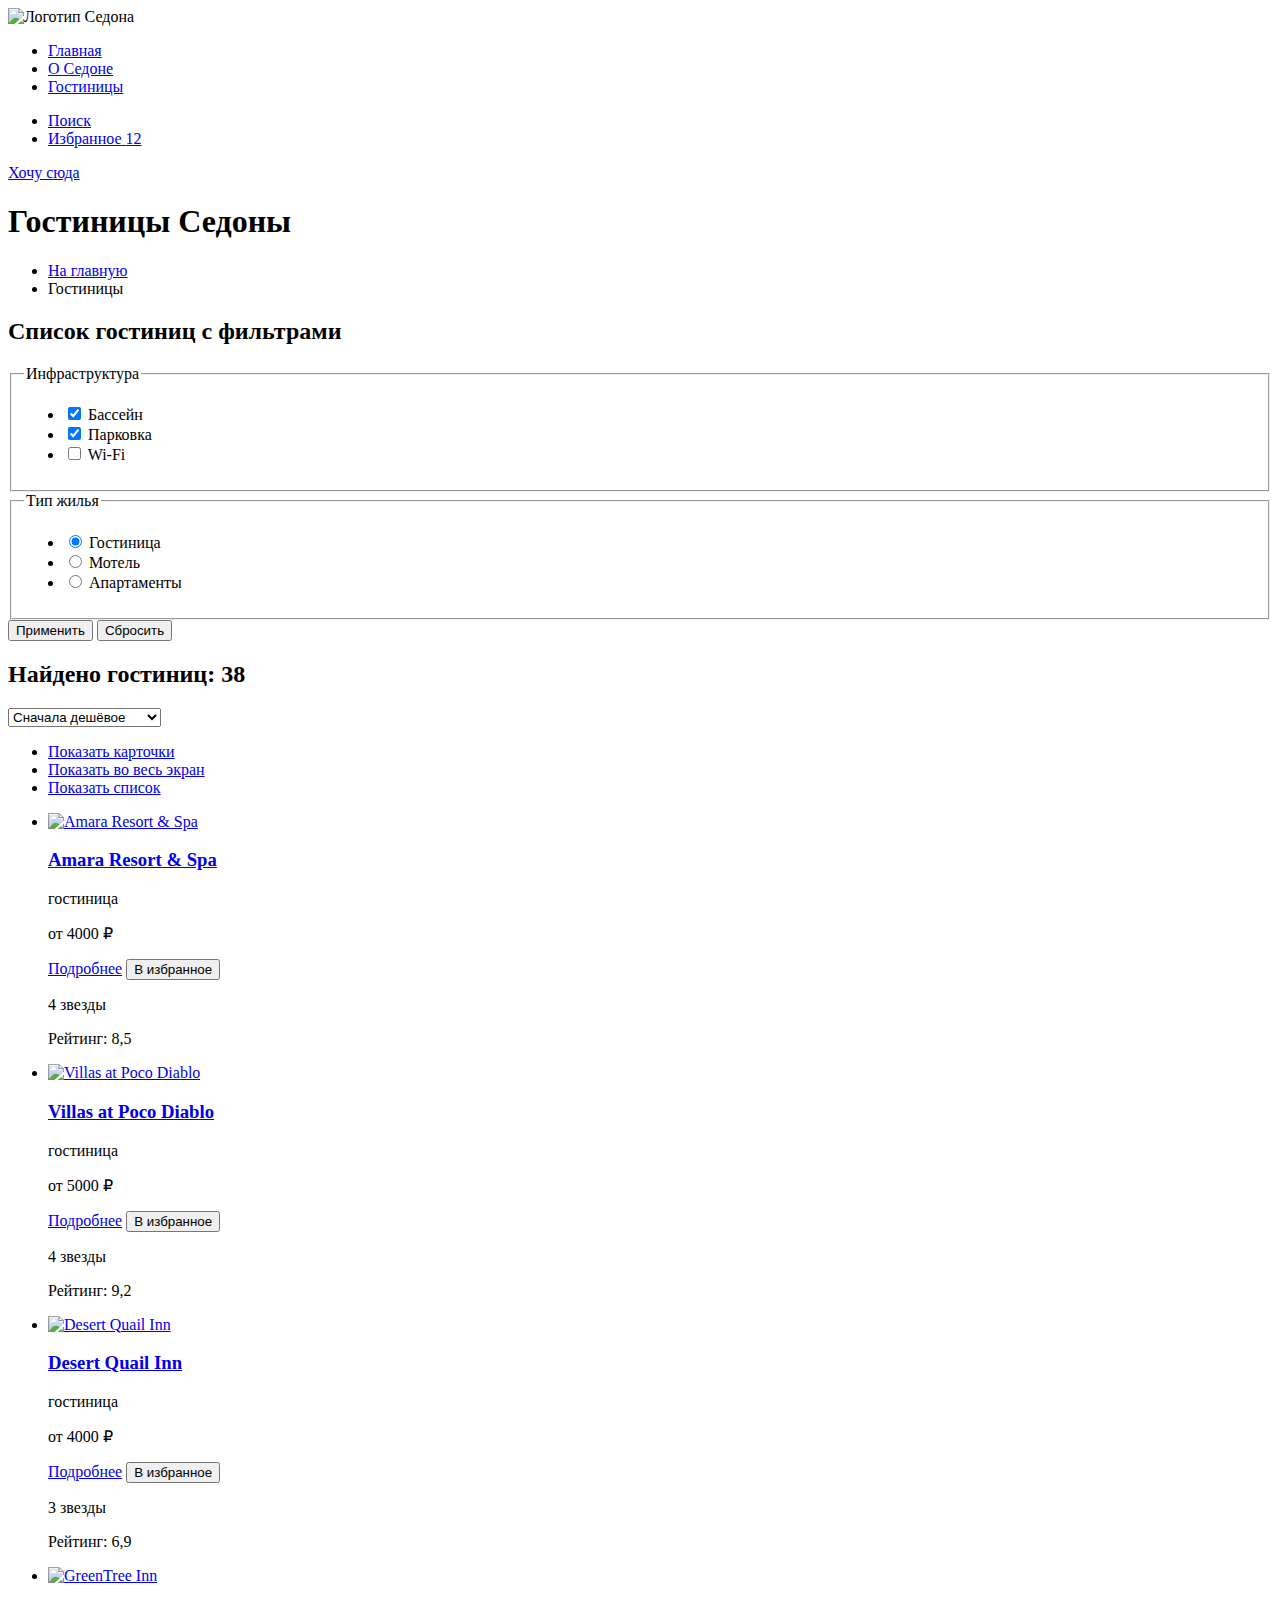
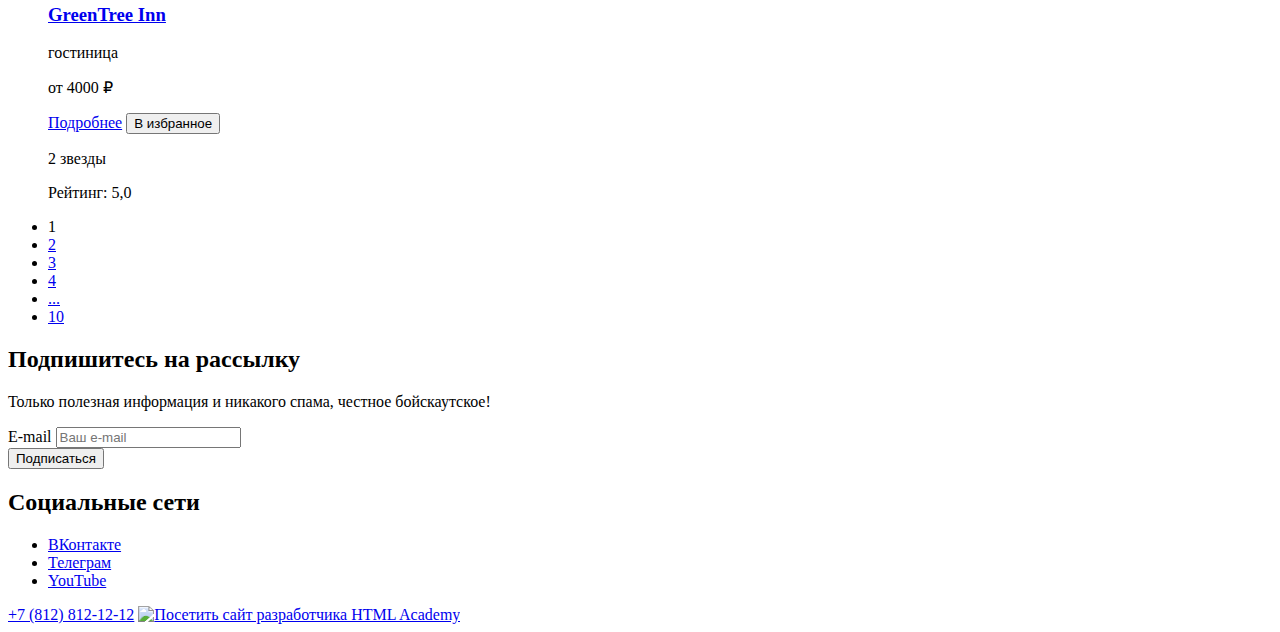
==== catalog.html @ aa8444f7 "Добавляет исправления для автоматической проверки" ====
<!DOCTYPE html>
<html lang="ru">

  <head>
    <meta charset="utf-8">
    <title>Каталог</title>
  </head>

  <body>

    <header class="main-header" data-test="header">
      <nav class="navigation">
        <a class="navigation-logo">
          <img class="main-header-logo" src="img/logo.svg" width="140" height="71" alt="Логотип Седона">
        </a>

        <ul class="navigation-list">
          <li class="navigation-item">
            <a class="navigation-link" href="index.html">Главная</a>
          </li>
          <li class="navigation-item">
            <a class="navigation-link" href="about.html">О Седоне</a>
          </li>
          <li class="navigation-item">
            <a class="navigation-link navigation-link-current" href="catalog.html">Гостиницы</a>
          </li>
        </ul>
        <ul class="navigation-user">
          <li class="navigation-user-item">
            <a class="navigation-user-link navigation-user-link-search" href="#">
              <span class="visually-hidden">Поиск</span>
            </a>
          </li>
          <li class="navigation-user-item">
            <a class="navigation-user-link navigation-user-link-favorite" href="#">
              <span class="visually-hidden">Избранное</span>
              <span class="notification-badge">12</span>
            </a>
          </li>
        </ul>
      </nav>
      <a class="navigation-link" href="#">Хочу сюда</a>
    </header>

    <main class="main-inner" data-test="main">
      <header class="inner-header">
        <h1 class="inner-header-title">Гостиницы Седоны</h1>
        <ul class="breadcrumbs">
          <li class="breadcrumbs-item">
            <a class="button" href="index.html">
              <span class="visually-hidden">На главную</span>
            </a>
          </li>
          <li class="breadcrumbs-item">
            <a class="breadcrumbs-link">Гостиницы</a>
          </li>
        </ul>

        <section class="filter-catalog-hotels" data-test="filter">
          <h2 class="visually-hidden">Список гостиниц с фильтрами</h2>
          <form class="catalog-filter" action="https://echo.htmlacademy.ru/" method="get">

            <fieldset class="catalog-filter-group">
              <legend class="catalog-filter-title">Инфраструктура</legend>
              <ul class="catalog-filter-list">
                <li class="catalog-filter-item">
                  <label class="control">
                    <input class="control-input" type="checkbox" name="pool" checked>
                    Бассейн
                  </label>
                </li>
                <li class="catalog-filter-item">
                  <label class="control">
                    <input class="control-input" type="checkbox" name="parking" checked>
                    Парковка
                  </label>
                </li>
                <li class="catalog-filter-item">
                  <label class="control">
                    <input class="control-input" type="checkbox" name="wifi">
                    Wi-Fi
                  </label>
                </li>
              </ul>

            </fieldset>

            <fieldset class="catalog-filter-group">
              <legend class="catalog-filter-title">Тип жилья</legend>
              <ul class="catalog-filter-list">
                <li class="catalog-filter-item">
                  <label class="control">
                    <input class="control-input" type="radio" name="type-housing" value="hotel" checked>
                    Гостиница
                  </label>
                </li>
                <li class="catalog-filter-item">
                  <label class="control">
                    <input class="control-input" type="radio" name="type-housing" value="motel">
                    Мотель
                  </label>
                </li>
                <li class="catalog-filter-item">
                  <label class="control">
                    <input class="control-input" type="radio" name="type-housing" value="apartments">
                    Апартаменты
                  </label>
                </li>
              </ul>
            </fieldset>
            <button class="button" type="submit">Применить</button>
            <button class="button" type="reset">Сбросить</button>
          </form>
        </section>

        <section class="catalog-catalog-hotels" data-test="catalog">
          <h2 class="catalog-catalog-hotels-heading">Найдено гостиниц: 38</h2>

          <select class="select-control" aria-label="Сортировка">
            <option value="cheap">Сначала дешёвое</option>
            <option value="expensive">Сначала дорогое</option>
            <option value="popular">Сначала популярное</option>
          </select>

          <ul class="view-buttons">
            <li class="view-buttons-item">
              <a class="view-buttons-card" href="#">
                <span class="visually-hidden">Показать карточки</span>
              </a>
            </li>
            <li class="view-buttons-item">
              <a class="view-buttons-tile" href="#">
                <span class="visually-hidden">Показать во весь экран</span>
              </a>
            </li>
            <li class="view-buttons-item">
              <a class="view-buttons-list" href="#">
                <span class="visually-hidden">Показать список</span>
              </a>
            </li>
          </ul>

          <ul class="catalog-hotels-list">
            <li class="catalog-hotels-item">
              <a class="catalog-hotels-card-link" href="#">
                <img class="catalog-hotels-card-img" src="img/hotel-amara.jpg" width="135" height="90"
                  alt="Amara Resort & Spa">
                <h3 class="catalog-hotels-card-title">Amara Resort & Spa</h3>
              </a>
              <p class="catalog-hotels-card-type">гостиница</p>
              <p class="catalog-hotels-card-price">от 4000 ₽</p>
              <a class="catalog-hotels-card-button" href="#">Подробнее</a>
              <button class="add-favorite-button" type="button">В избранное</button>
              <p class="stars stars-four"><span class="visually-hidden">4 звезды</span></p>
              <p class="catalog-hotels-card-rating">Рейтинг: <span>8,5</span></p>
            </li>

            <li class="catalog-hotels-card">
              <a class="catalog-hotels-card-link" href="#">
                <img class="catalog-hotels-card-img" src="img/hotel-villas.jpg" width="135" height="90"
                  alt="Villas at Poco Diablo">
                <h3 class="catalog-hotels-card-title">Villas at Poco Diablo</h3>
              </a>
              <p class="catalog-hotels-card-type">гостиница</p>
              <p class="catalog-hotels-card-price">от 5000 ₽</p>
              <a class="catalog-hotels-card-button" href="#">Подробнее</a>
              <button class="add-favorite-button" type="button">В избранное</button>
              <p class="stars stars-four"><span class="visually-hidden">4 звезды</span></p>
              <p class="catalog-hotels-card-rating">Рейтинг: <span>9,2</span></p>
            </li>

            <li class="catalog-hotels-card">
              <a class="catalog-hotels-card-link" href="#">
                <img class="catalog-hotels-card-img" src="img/hotel-desert.jpg" width="135" height="90"
                  alt="Desert Quail Inn">
                <h3 class="catalog-hotels-card-title">Desert Quail Inn</h3>
              </a>
              <p class="catalog-hotels-card-type">гостиница</p>
              <p class="catalog-hotels-card-price">от 4000 ₽</p>
              <a class="catalog-hotels-card-button" href="#">Подробнее</a>
              <button class="add-favorite-button" type="button">В избранное</button>
              <p class="stars stars-four"><span class="visually-hidden">3 звезды</span></p>
              <p class="catalog-hotels-card-rating">Рейтинг: <span>6,9</span></p>
            </li>

            <li class="catalog-hotels-card">
              <a class="catalog-hotels-card-link" href="#">
                <img class="catalog-hotels-card-img" src="img/hotel-greentree.jpg" width="135" height="90"
                  alt="GreenTree Inn">
                <h3 class="catalog-hotels-card-title">GreenTree Inn</h3>
              </a>
              <p class="catalog-hotels-card-type">гостиница</p>
              <p class="catalog-hotels-card-price">от 4000 ₽</p>
              <a class="catalog-hotels-card-button" href="#">Подробнее</a>
              <button class="add-favorite-button" type="button">В избранное</button>
              <p class="stars stars-four"><span class="visually-hidden">2 звезды</span></p>
              <p class="catalog-hotels-card-rating">Рейтинг: <span>5,0</span></p>
            </li>
          </ul>

          <ul class="pagination">
            <li class="pagination-item">
              <a class="pagination-link pagination-current">1</a>
            </li>
            <li class="pagination-item">
              <a class="pagination-link" href="#">2</a>
            </li>
            <li class="pagination-item">
              <a class="pagination-link" href="#">3</a>
            </li>
            <li class="pagination-item">
              <a class="pagination-link" href="#">4</a>
            </li>
            <li class="pagination-item">
              <a class="pagination-link" href="#">...</a>
            </li>
            <li class="pagination-item">
              <a class="pagination-link" href="#">10</a>
            </li>
          </ul>
        </section>

      </header>

      <section class="subscription subscription-catalog" data-test="subscribe">
        <h2 class="subscription-title">Подпишитесь на рассылку</h2>
        <p class="subscription-text">Только полезная информация и никакого спама, честное бойскаутское!</p>
        <form class="subscription-form" action="https://echo.htmlacademy.ru/courses" method="post">
          <div class="subscription-inner">
            <label class="visually-hidden" for="subscription-email">E-mail</label>
            <input type="email" class="email" id="subscription-email" placeholder="Ваш e-mail" required>
          </div>
          <button class="button subscription-button" type="submit">Подписаться</button>
        </form>
      </section>

    </main>

    <footer class="page-footer" data-test="footer">
      <section class="footer-social">
        <h2 class="visually-hidden">Социальные сети</h2>
        <ul class="footer-social-list">
          <li class="footer-social-item">
            <a class="button" href="#">
              <span class="visually-hidden">ВКонтакте</span>
            </a>
          </li>
          <li class="footer-social-item">
            <a class="button" href="#">
              <span class="visually-hidden">Телеграм</span>
            </a>
          </li>
          <li class="footer-social-item">
            <a class="button" href="#">
              <span class="visually-hidden">YouTube</span>
            </a>
          </li>
        </ul>

      </section>

      <a class="footer-fon" href="tel:+74956660266">+7 (812) 812-12-12</a>
      <a class="footer-copyright" href="https://htmlacademy.ru/">
        <img class="htmlacademy-logo" src="" alt="Посетить сайт разработчика HTML Academy">
      </a>
    </footer>
  </body>

</html>
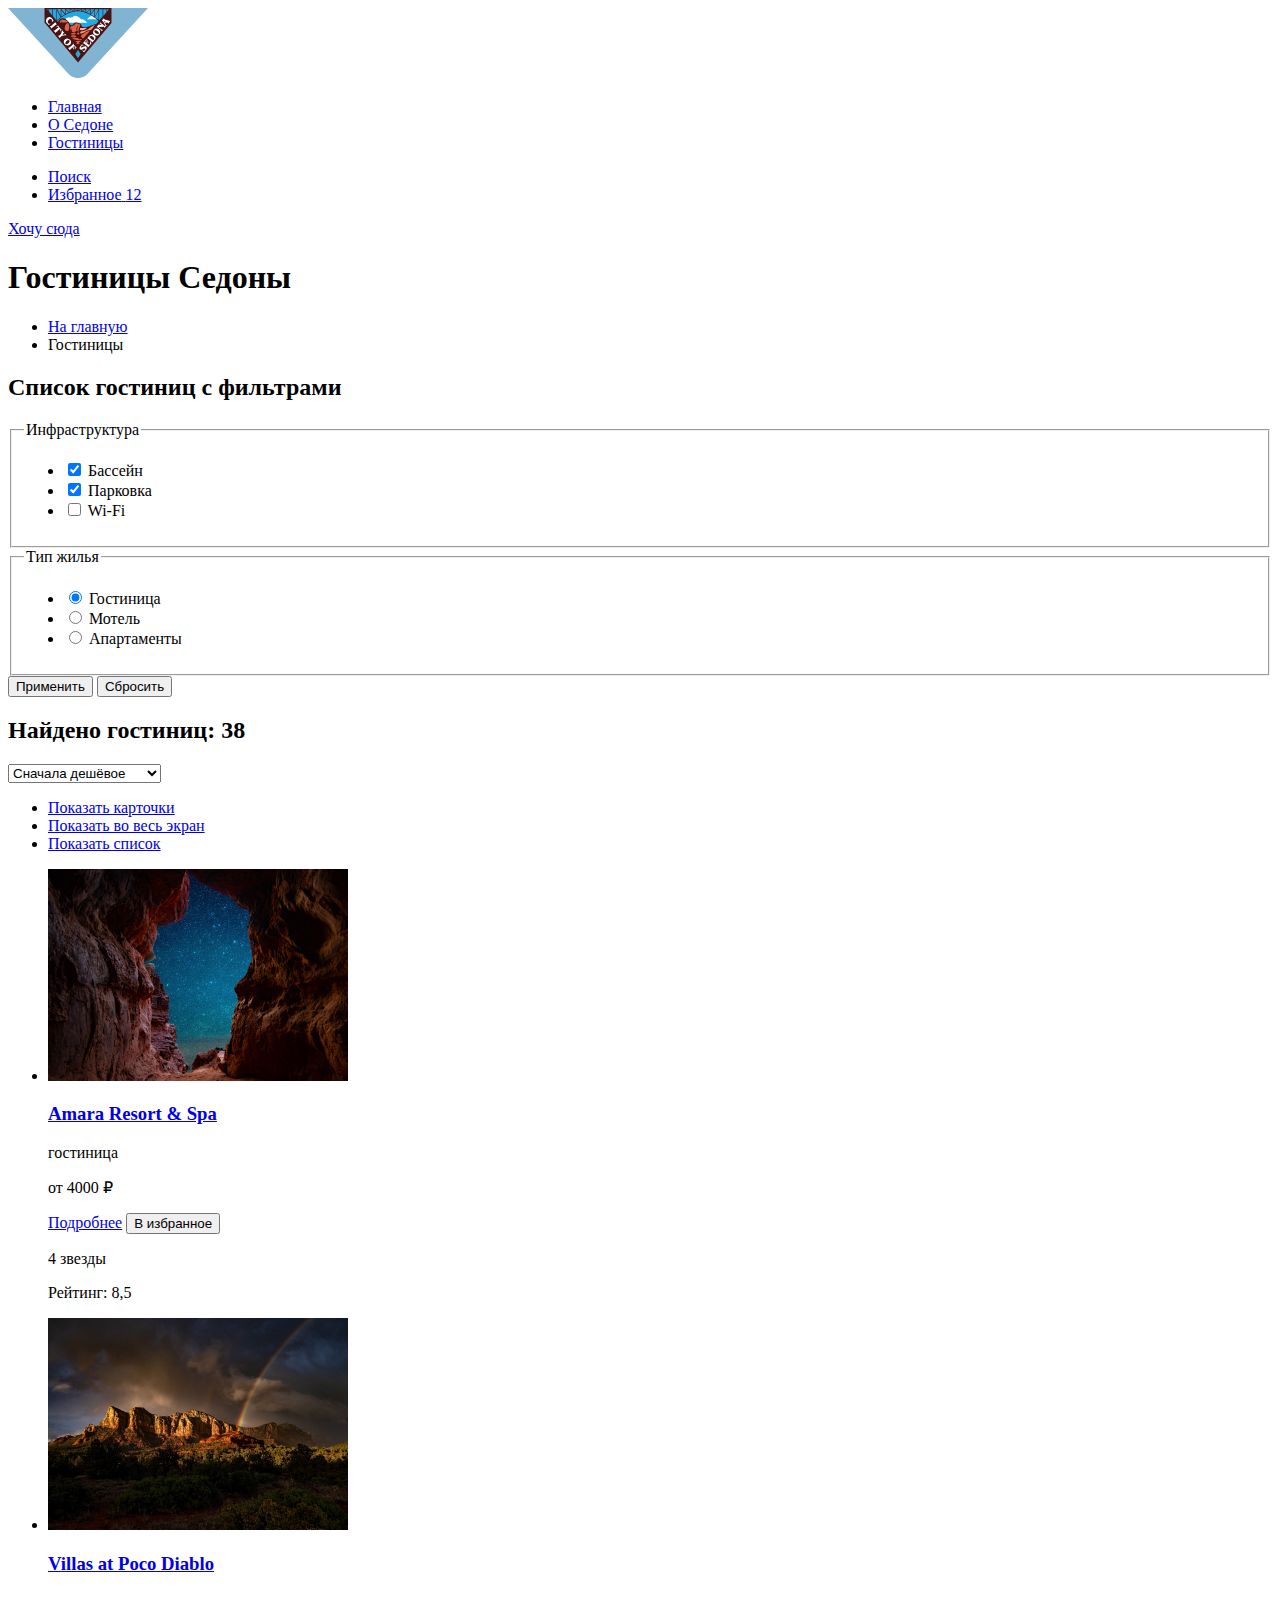
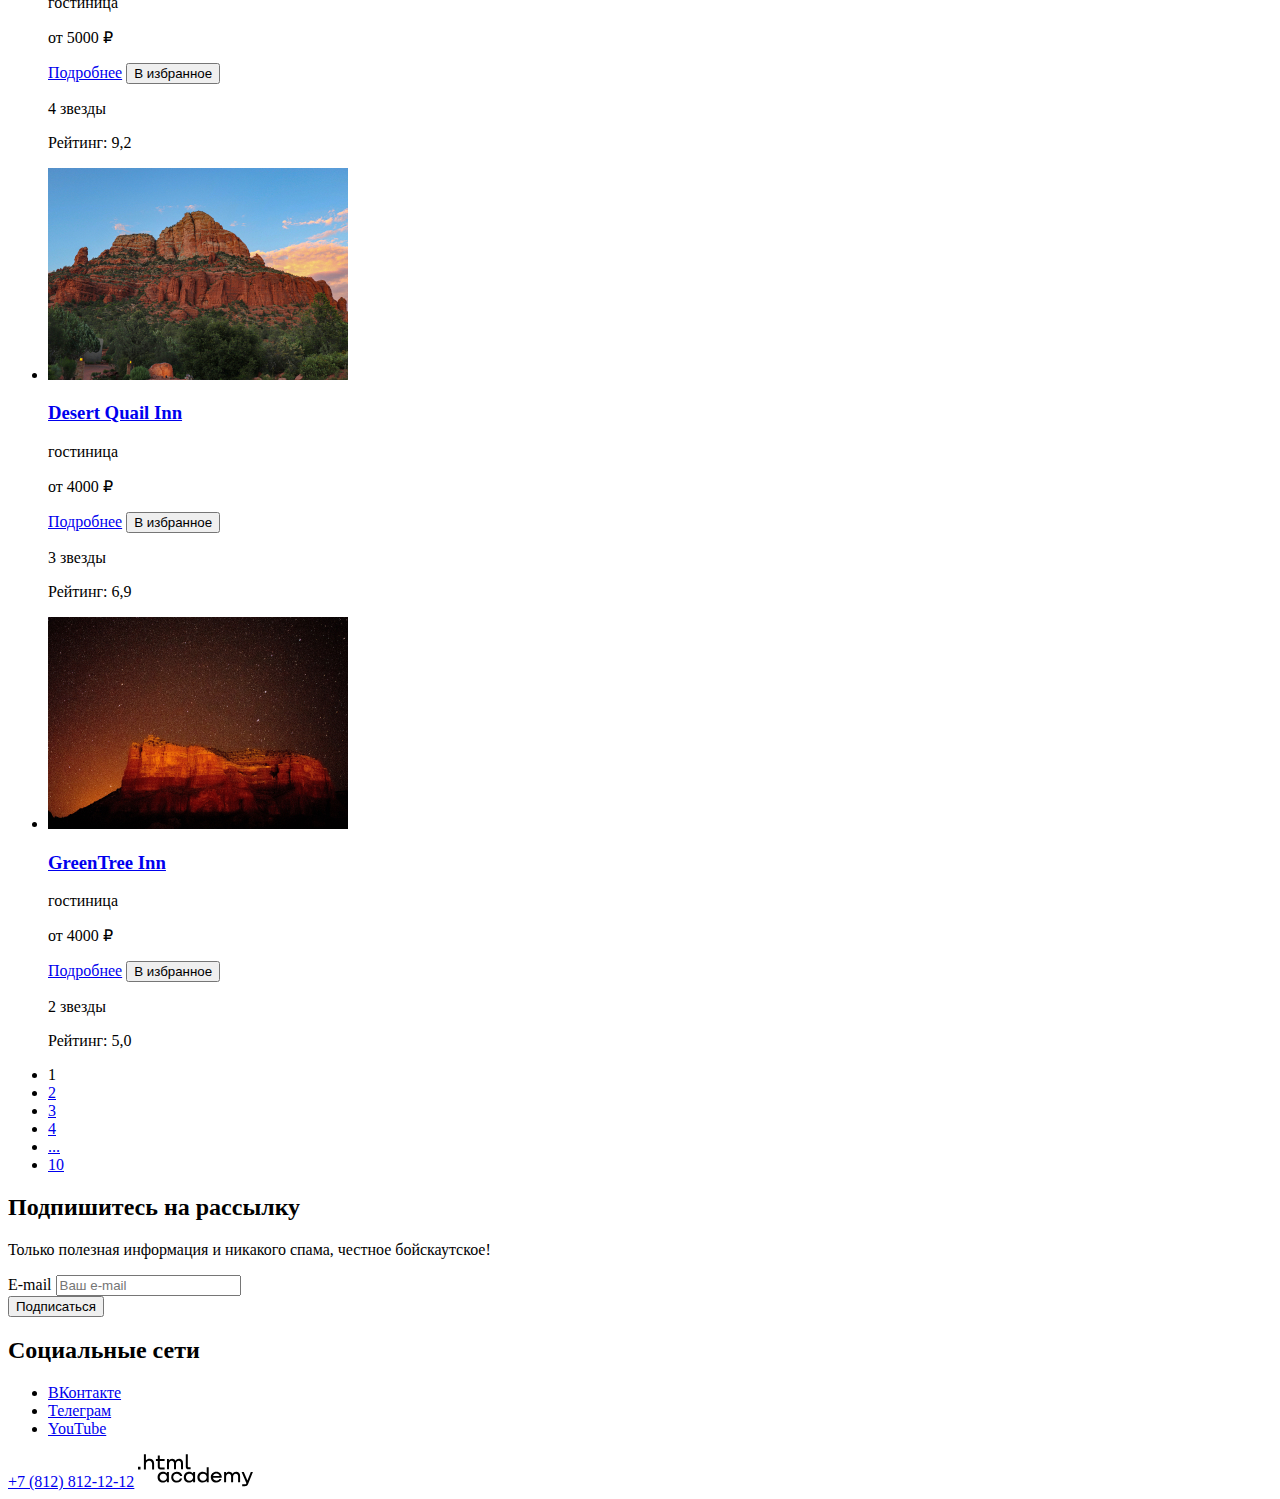
==== commit be4d794b: "Добавляет графику" ====
--- a/catalog.html
+++ b/catalog.html
@@ -11,7 +11,7 @@
     <header class="main-header" data-test="header">
       <nav class="navigation">
         <a class="navigation-logo">
-          <img class="main-header-logo" src="img/logo.svg" width="140" height="71" alt="Логотип Седона">
+          <img class="main-header-logo" src="images/content/logo-sedona.svg" width="140" height="70.05" alt="Логотип Седона">
         </a>
 
         <ul class="navigation-list">
@@ -113,8 +113,8 @@
           </form>
         </section>
 
-        <section class="catalog-catalog-hotels" data-test="catalog">
-          <h2 class="catalog-catalog-hotels-heading">Найдено гостиниц: 38</h2>
+        <section class="catalog-hotels" data-test="catalog">
+          <h2 class="catalog-hotels-heading">Найдено гостиниц: 38</h2>
 
           <select class="select-control" aria-label="Сортировка">
             <option value="cheap">Сначала дешёвое</option>
@@ -143,7 +143,7 @@
           <ul class="catalog-hotels-list">
             <li class="catalog-hotels-item">
               <a class="catalog-hotels-card-link" href="#">
-                <img class="catalog-hotels-card-img" src="img/hotel-amara.jpg" width="135" height="90"
+                <img class="catalog-hotels-card-img" src="images/content/hotels/hotel-amara.jpg" width="300" height="212"
                   alt="Amara Resort & Spa">
                 <h3 class="catalog-hotels-card-title">Amara Resort & Spa</h3>
               </a>
@@ -157,7 +157,7 @@
 
             <li class="catalog-hotels-card">
               <a class="catalog-hotels-card-link" href="#">
-                <img class="catalog-hotels-card-img" src="img/hotel-villas.jpg" width="135" height="90"
+                <img class="catalog-hotels-card-img" src="images/content/hotels/hotel-diablo.jpg" width="300" height="212"
                   alt="Villas at Poco Diablo">
                 <h3 class="catalog-hotels-card-title">Villas at Poco Diablo</h3>
               </a>
@@ -171,7 +171,7 @@
 
             <li class="catalog-hotels-card">
               <a class="catalog-hotels-card-link" href="#">
-                <img class="catalog-hotels-card-img" src="img/hotel-desert.jpg" width="135" height="90"
+                <img class="catalog-hotels-card-img" src="images/content/hotels/hotel-desert.jpg" width="300" height="212"
                   alt="Desert Quail Inn">
                 <h3 class="catalog-hotels-card-title">Desert Quail Inn</h3>
               </a>
@@ -185,7 +185,7 @@
 
             <li class="catalog-hotels-card">
               <a class="catalog-hotels-card-link" href="#">
-                <img class="catalog-hotels-card-img" src="img/hotel-greentree.jpg" width="135" height="90"
+                <img class="catalog-hotels-card-img" src="images/content/hotels/hotel-greentree.jpg" width="300" height="212"
                   alt="GreenTree Inn">
                 <h3 class="catalog-hotels-card-title">GreenTree Inn</h3>
               </a>
@@ -261,7 +261,7 @@
 
       <a class="footer-fon" href="tel:+74956660266">+7 (812) 812-12-12</a>
       <a class="footer-copyright" href="https://htmlacademy.ru/">
-        <img class="htmlacademy-logo" src="" alt="Посетить сайт разработчика HTML Academy">
+        <img class="htmlacademy-logo" src="images/content/logo-htmlacademy.svg" width="114.9" height="32.9" alt="Посетить сайт разработчика HTML Academy">
       </a>
     </footer>
   </body>
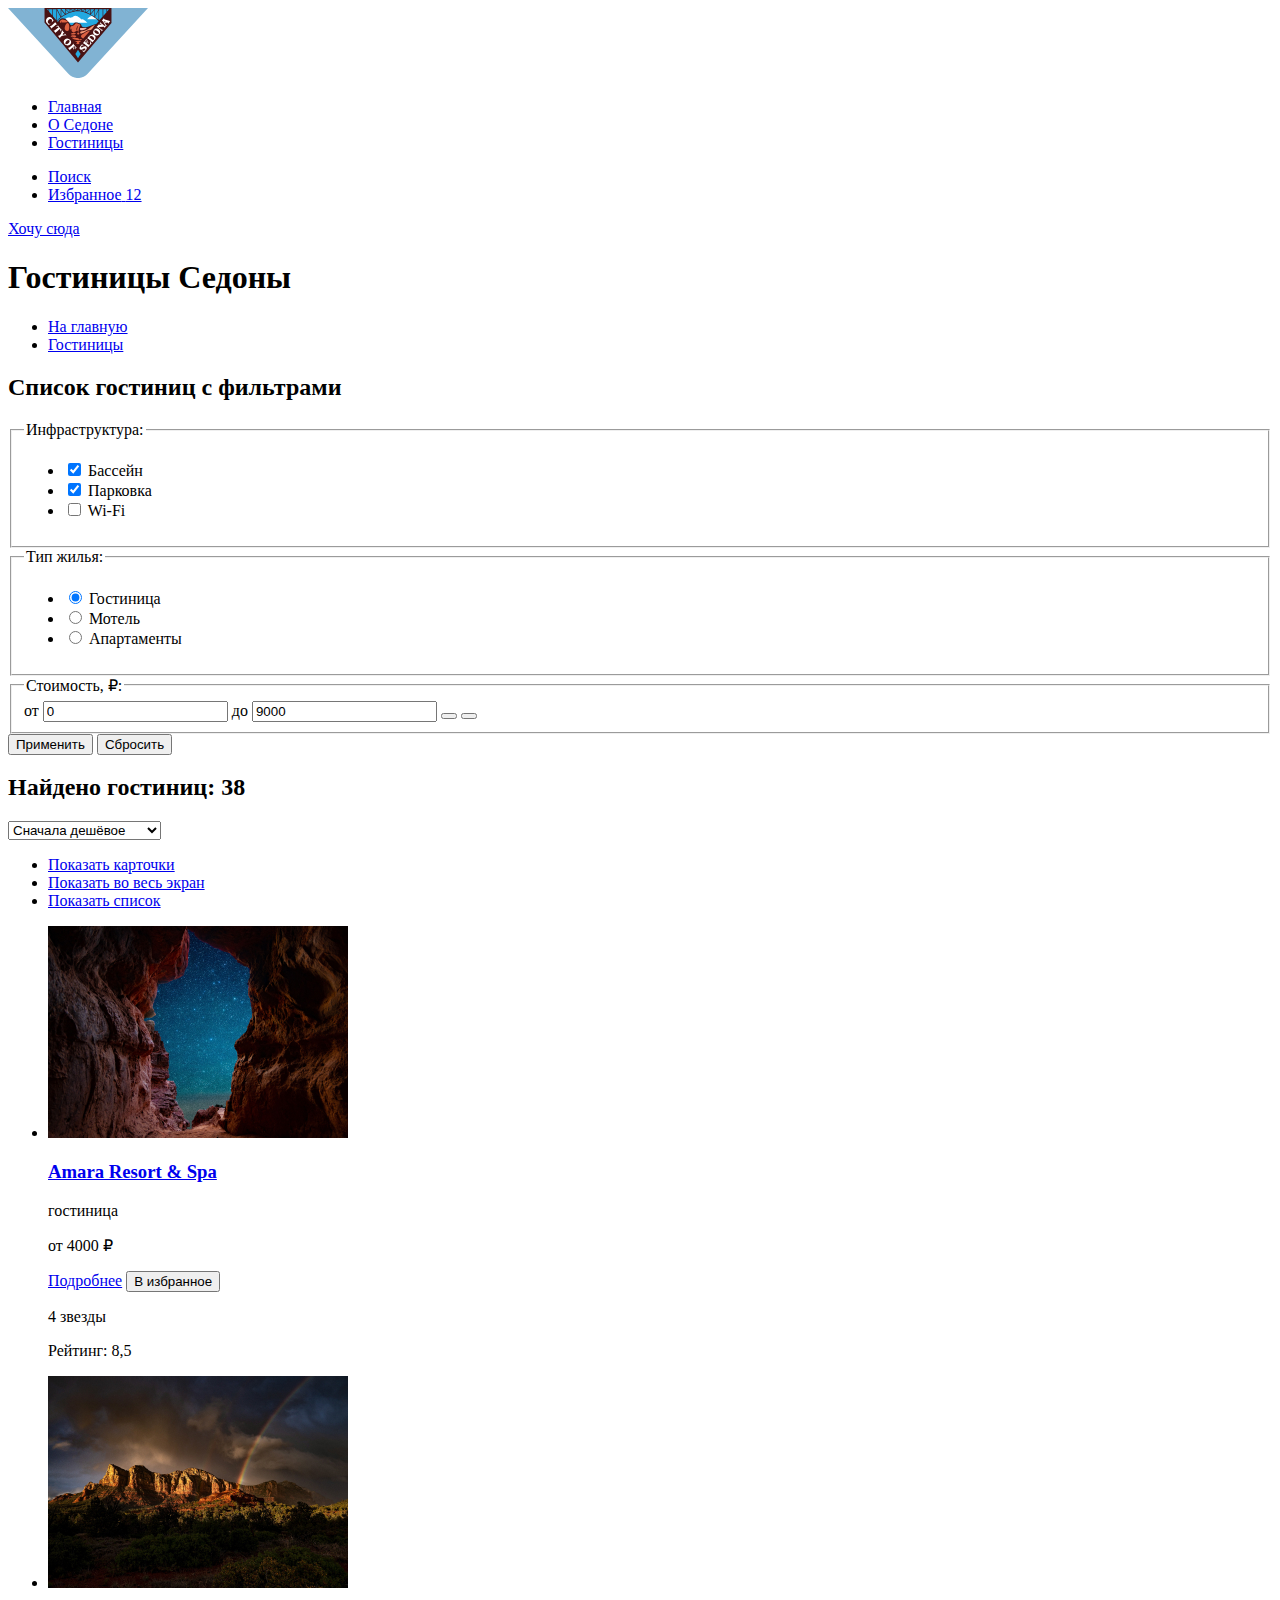
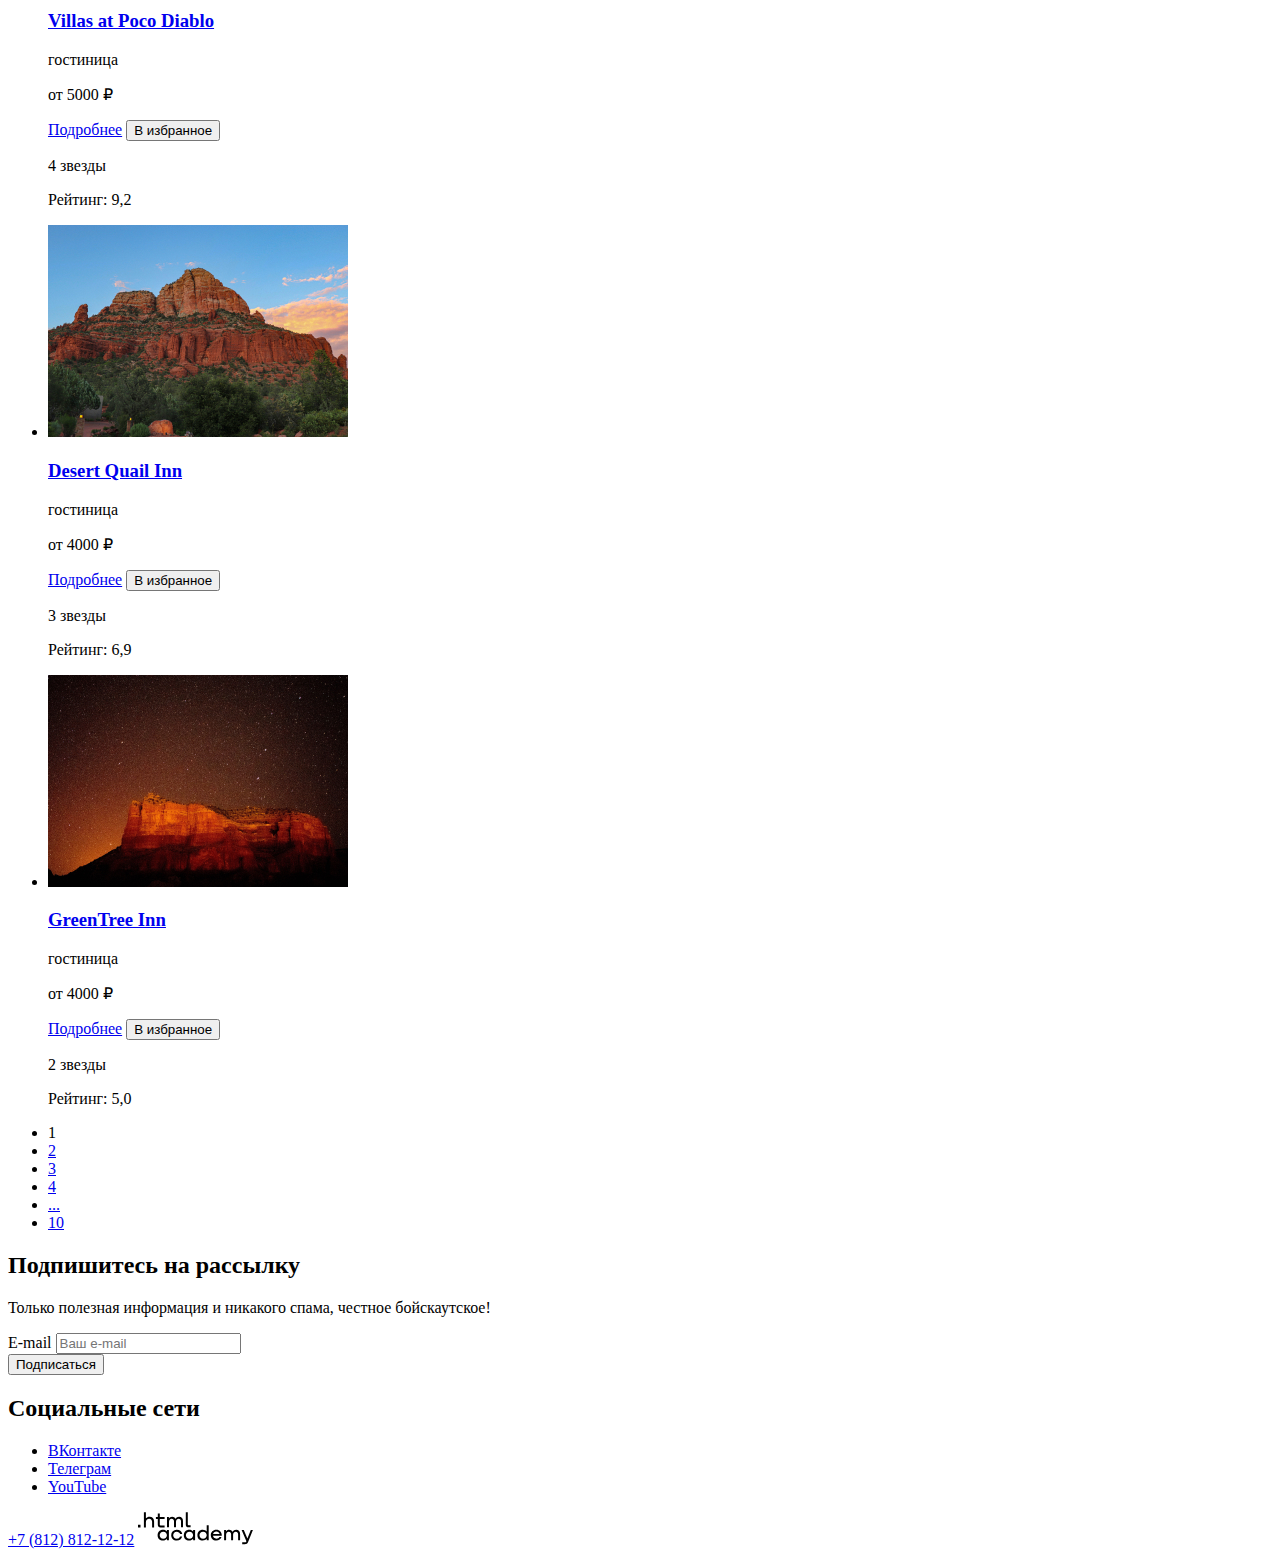
==== commit f6d59b05: "Добавляет role и aria-label в контентную векторную графику" ====
--- a/catalog.html
+++ b/catalog.html
@@ -10,8 +10,9 @@
 
     <header class="main-header" data-test="header">
       <nav class="navigation">
-        <a class="navigation-logo">
-          <img class="main-header-logo" src="images/content/logo-sedona.svg" width="140" height="70.05" alt="Логотип Седона">
+        <a class="navigation-logo" href="index.html">
+          <img class="main-header-logo" src="images/content/logo-sedona.svg" width="140" height="70.05"
+            alt="Логотип Седона">
         </a>
 
         <ul class="navigation-list">
@@ -22,7 +23,7 @@
             <a class="navigation-link" href="about.html">О Седоне</a>
           </li>
           <li class="navigation-item">
-            <a class="navigation-link navigation-link-current" href="catalog.html">Гостиницы</a>
+            <a class="navigation-link navigation-link-current" href="catalog.html" aria-current="page">Гостиницы</a>
           </li>
         </ul>
         <ul class="navigation-user">
@@ -32,7 +33,8 @@
             </a>
           </li>
           <li class="navigation-user-item">
-            <a class="navigation-user-link navigation-user-link-favorite" href="#">
+            <a class="navigation-user-link navigation-user-link-favorite" href="#"
+              alt="Количество гостиниц в избранном - 12">
               <span class="visually-hidden">Избранное</span>
               <span class="notification-badge">12</span>
             </a>
@@ -52,16 +54,16 @@
             </a>
           </li>
           <li class="breadcrumbs-item">
-            <a class="breadcrumbs-link">Гостиницы</a>
+            <a class="breadcrumbs-link breadcrumbs-link-current" href="catalog.html" aria-current="page">Гостиницы</a>
           </li>
         </ul>
 
-        <section class="filter-catalog-hotels" data-test="filter">
+        <section class="filter-hotels" data-test="filter">
           <h2 class="visually-hidden">Список гостиниц с фильтрами</h2>
           <form class="catalog-filter" action="https://echo.htmlacademy.ru/" method="get">
 
             <fieldset class="catalog-filter-group">
-              <legend class="catalog-filter-title">Инфраструктура</legend>
+              <legend class="catalog-filter-title">Инфраструктура:</legend>
               <ul class="catalog-filter-list">
                 <li class="catalog-filter-item">
                   <label class="control">
@@ -86,7 +88,7 @@
             </fieldset>
 
             <fieldset class="catalog-filter-group">
-              <legend class="catalog-filter-title">Тип жилья</legend>
+              <legend class="catalog-filter-title">Тип жилья:</legend>
               <ul class="catalog-filter-list">
                 <li class="catalog-filter-item">
                   <label class="control">
@@ -107,6 +109,20 @@
                   </label>
                 </li>
               </ul>
+            </fieldset>
+
+            <fieldset class="filter-price">
+              <legend class="filter-price-title">Стоимость, ₽:</legend>
+              <label class="control">
+                <span class="control-range">от</span>
+                <input class="control-input control-input-left" type="number" name="min-cost" value="0">
+              </label>
+              <label class="control">
+                <span class="control-range">до</span>
+                <input class="control-input control-input-right" type="number" name="max-cost" value="9000">
+              </label>
+              <button class="slider" type="button"></button>
+              <button class="slider" type="button"></button>
             </fieldset>
             <button class="button" type="submit">Применить</button>
             <button class="button" type="reset">Сбросить</button>
@@ -124,7 +140,7 @@
 
           <ul class="view-buttons">
             <li class="view-buttons-item">
-              <a class="view-buttons-card" href="#">
+              <a class="view-buttons-card view-buttons-selected" href="#">
                 <span class="visually-hidden">Показать карточки</span>
               </a>
             </li>
@@ -142,9 +158,14 @@
 
           <ul class="catalog-hotels-list">
             <li class="catalog-hotels-item">
-              <a class="catalog-hotels-card-link" href="#">
-                <img class="catalog-hotels-card-img" src="images/content/hotels/hotel-amara.jpg" width="300" height="212"
-                  alt="Amara Resort & Spa">
+              <!--tabindex="-1" - чтобы табом не попадали на картинку
+                (если картинка ведет туда же, куда и "подробнее",
+                не ставим tabindex, если, например картинка - это модальное окно, а "подробнее" - ссылка на полноценную страницу с описанием отеля)-->
+              <a class="catalog-hotels-card-link" href="#" tabindex="-1">
+                <img class="catalog-hotels-card-img" src="images/content/hotels/hotel-amara.jpg" width="300"
+                  height="212" alt="Amara Resort & Spa">
+              </a>
+              <a class="catalog-hotels-card-link" href="#" tabindex="-1">
                 <h3 class="catalog-hotels-card-title">Amara Resort & Spa</h3>
               </a>
               <p class="catalog-hotels-card-type">гостиница</p>
@@ -156,9 +177,11 @@
             </li>
 
             <li class="catalog-hotels-card">
-              <a class="catalog-hotels-card-link" href="#">
-                <img class="catalog-hotels-card-img" src="images/content/hotels/hotel-diablo.jpg" width="300" height="212"
-                  alt="Villas at Poco Diablo">
+              <a class="catalog-hotels-card-link" href="#" tabindex="-1">
+                <img class="catalog-hotels-card-img" src="images/content/hotels/hotel-diablo.jpg" width="300"
+                  height="212" alt="Villas at Poco Diablo">
+              </a>
+              <a class="catalog-hotels-card-link" href="#" tabindex="-1">
                 <h3 class="catalog-hotels-card-title">Villas at Poco Diablo</h3>
               </a>
               <p class="catalog-hotels-card-type">гостиница</p>
@@ -170,9 +193,11 @@
             </li>
 
             <li class="catalog-hotels-card">
-              <a class="catalog-hotels-card-link" href="#">
-                <img class="catalog-hotels-card-img" src="images/content/hotels/hotel-desert.jpg" width="300" height="212"
-                  alt="Desert Quail Inn">
+              <a class="catalog-hotels-card-link" href="#" tabindex="-1">
+                <img class="catalog-hotels-card-img" src="images/content/hotels/hotel-desert.jpg" width="300"
+                  height="212" alt="Desert Quail Inn">
+              </a>
+              <a class="catalog-hotels-card-link" href="#" tabindex="-1">
                 <h3 class="catalog-hotels-card-title">Desert Quail Inn</h3>
               </a>
               <p class="catalog-hotels-card-type">гостиница</p>
@@ -184,9 +209,11 @@
             </li>
 
             <li class="catalog-hotels-card">
-              <a class="catalog-hotels-card-link" href="#">
-                <img class="catalog-hotels-card-img" src="images/content/hotels/hotel-greentree.jpg" width="300" height="212"
-                  alt="GreenTree Inn">
+              <a class="catalog-hotels-card-link" href="#" tabindex="-1">
+                <img class="catalog-hotels-card-img" src="images/content/hotels/hotel-greentree.jpg" width="300"
+                  height="212" alt="GreenTree Inn">
+              </a>
+              <a class="catalog-hotels-card-link" href="#" tabindex="-1">
                 <h3 class="catalog-hotels-card-title">GreenTree Inn</h3>
               </a>
               <p class="catalog-hotels-card-type">гостиница</p>
@@ -237,20 +264,21 @@
     </main>
 
     <footer class="page-footer" data-test="footer">
-      <section class="footer-social">
+      <section class="social">
+        <!--Не используем в названии footer, чтобы при необходимости можно было перенести сети в любое место сайта-->
         <h2 class="visually-hidden">Социальные сети</h2>
-        <ul class="footer-social-list">
-          <li class="footer-social-item">
+        <ul class="social-list">
+          <li class="social-item">
             <a class="button" href="#">
               <span class="visually-hidden">ВКонтакте</span>
             </a>
           </li>
-          <li class="footer-social-item">
+          <li class="social-item">
             <a class="button" href="#">
               <span class="visually-hidden">Телеграм</span>
             </a>
           </li>
-          <li class="footer-social-item">
+          <li class="social-item">
             <a class="button" href="#">
               <span class="visually-hidden">YouTube</span>
             </a>
@@ -259,10 +287,14 @@
 
       </section>
 
-      <a class="footer-fon" href="tel:+74956660266">+7 (812) 812-12-12</a>
-      <a class="footer-copyright" href="https://htmlacademy.ru/">
-        <img class="htmlacademy-logo" src="images/content/logo-htmlacademy.svg" width="114.9" height="32.9" alt="Посетить сайт разработчика HTML Academy">
+      <a class="fon" href="tel:+74956660266">+7 (812)
+        812-12-12</a><!--Не используем в названии footer, чтобы при необходимости можно было перенести телефон в любое место сайта-->
+      <a class="copyright"
+        href="https://htmlacademy.ru/"><!--Не используем в названии footer, чтобы при необходимости можно было перенести копирайт в любое место сайта-->
+        <img class="htmlacademy-logo" src="images/content/logo-htmlacademy.svg" width="114.9" height="32.9"
+          alt="Логотип HTML Academy. Посетить сайт разработчика HTML Academy">
       </a>
+
     </footer>
   </body>
 
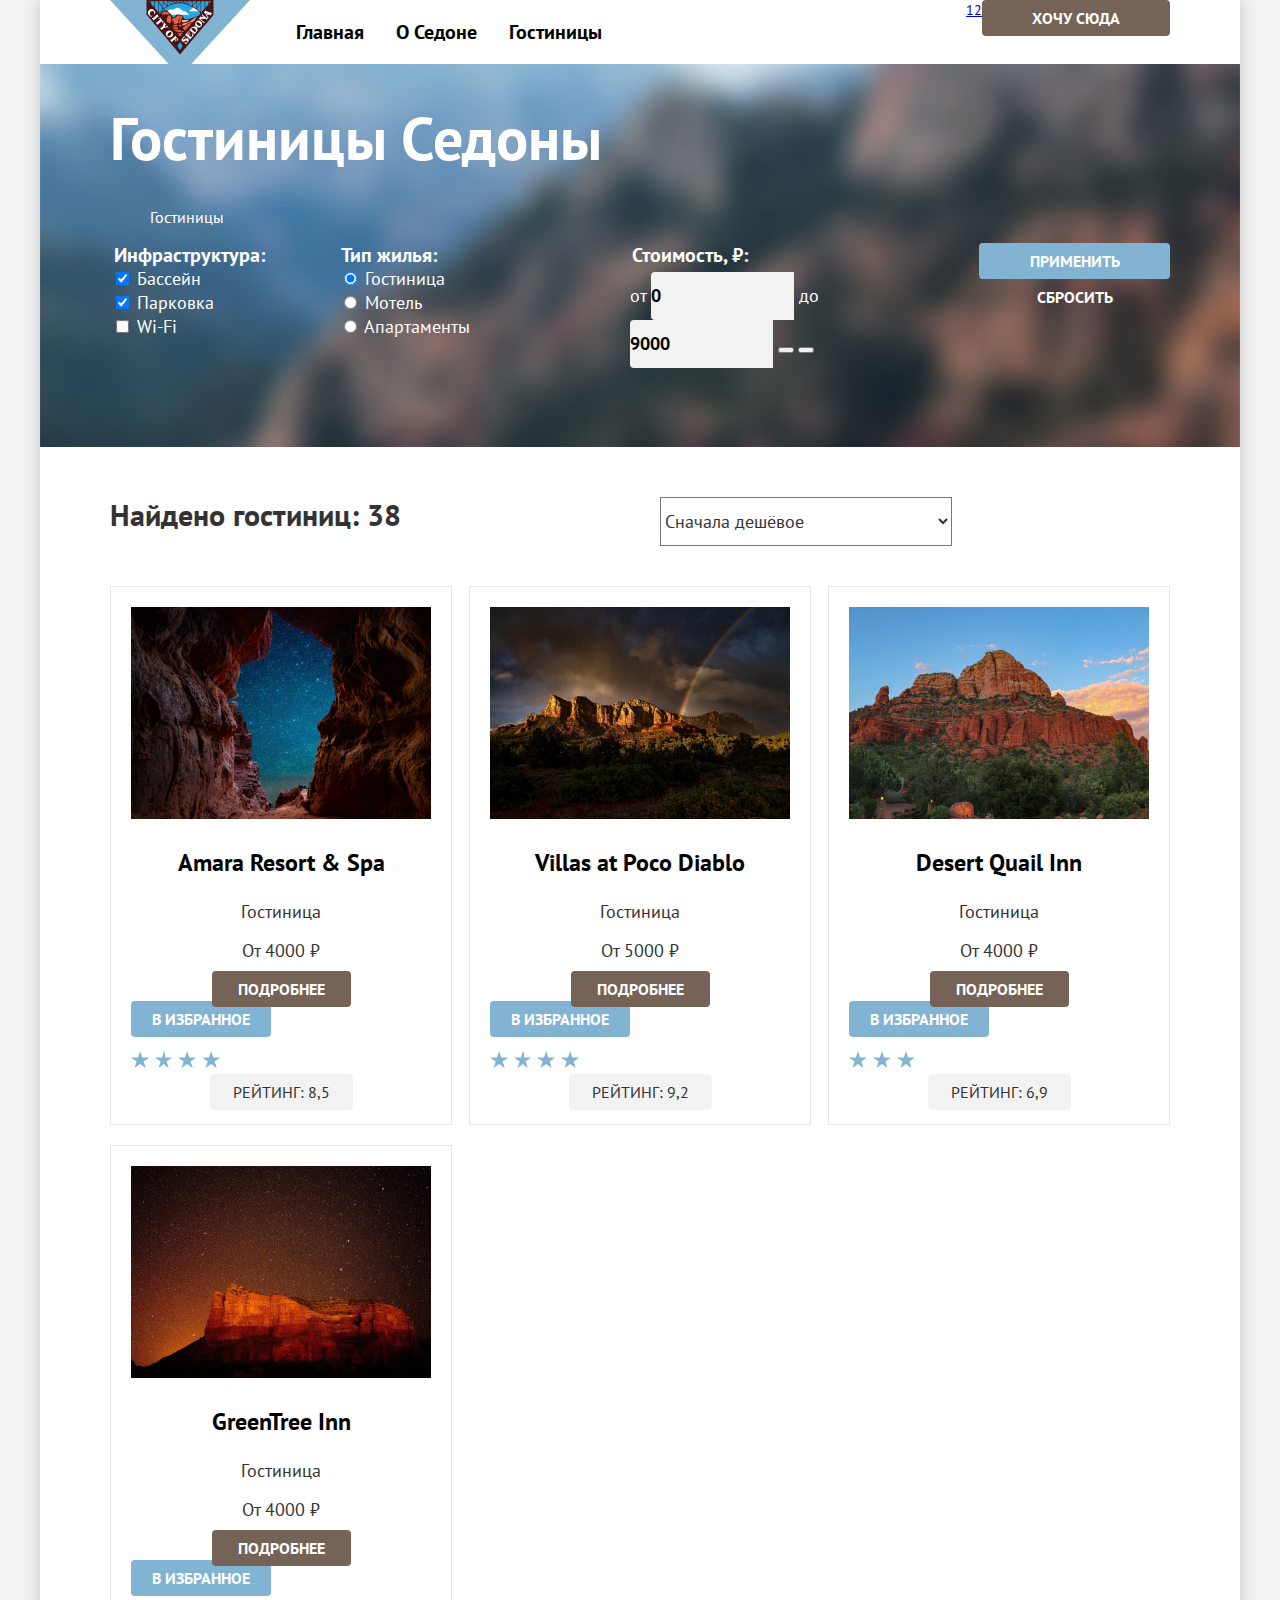
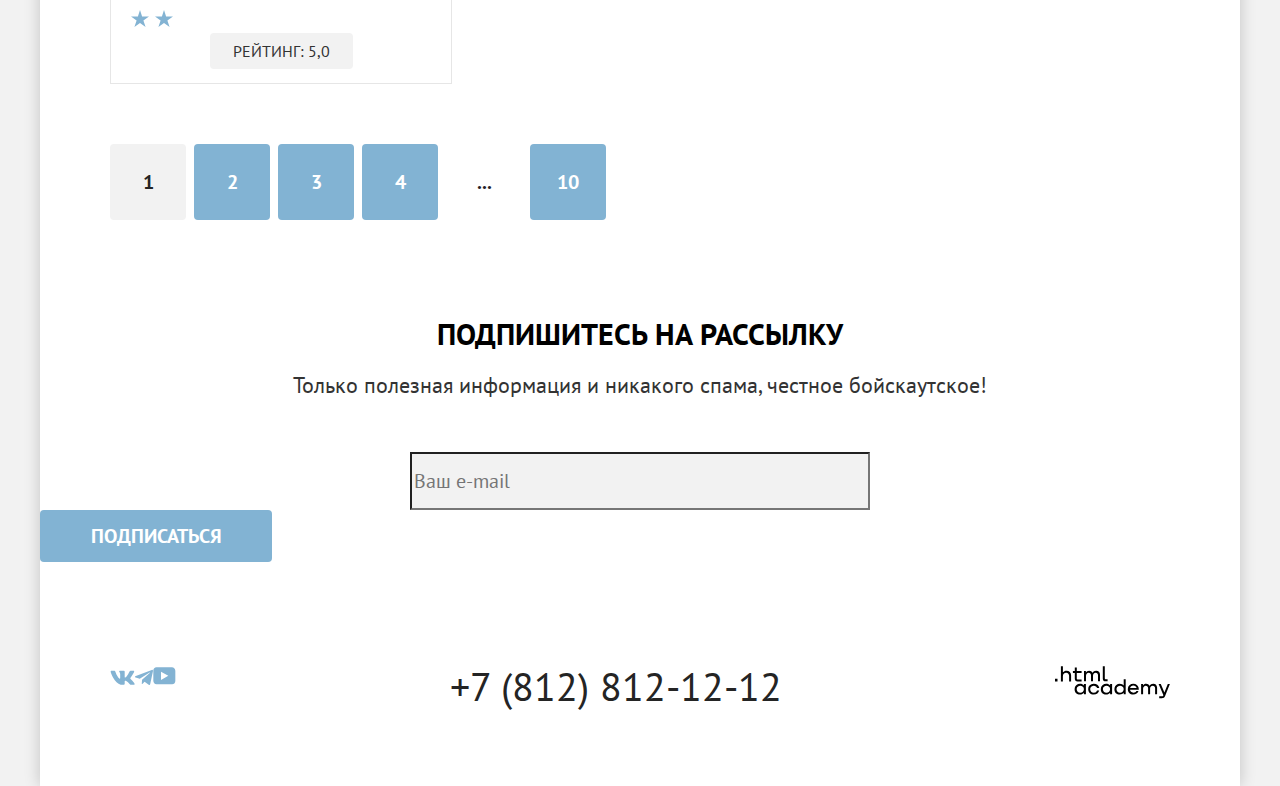
==== commit 6df37a21: "Добавляет сетку страниц и крупных блоков (флексы)" ====
--- a/catalog.html
+++ b/catalog.html
@@ -4,298 +4,331 @@
   <head>
     <meta charset="utf-8">
     <title>Каталог</title>
+    <link rel="stylesheet" href="styles/styles.css">
   </head>
 
   <body>
-
-    <header class="main-header" data-test="header">
-      <nav class="navigation">
-        <a class="navigation-logo" href="index.html">
-          <img class="main-header-logo" src="images/content/logo-sedona.svg" width="140" height="70.05"
-            alt="Логотип Седона">
-        </a>
-
-        <ul class="navigation-list">
-          <li class="navigation-item">
-            <a class="navigation-link" href="index.html">Главная</a>
-          </li>
-          <li class="navigation-item">
-            <a class="navigation-link" href="about.html">О Седоне</a>
-          </li>
-          <li class="navigation-item">
-            <a class="navigation-link navigation-link-current" href="catalog.html" aria-current="page">Гостиницы</a>
-          </li>
-        </ul>
-        <ul class="navigation-user">
-          <li class="navigation-user-item">
-            <a class="navigation-user-link navigation-user-link-search" href="#">
-              <span class="visually-hidden">Поиск</span>
-            </a>
-          </li>
-          <li class="navigation-user-item">
-            <a class="navigation-user-link navigation-user-link-favorite" href="#"
-              alt="Количество гостиниц в избранном - 12">
-              <span class="visually-hidden">Избранное</span>
-              <span class="notification-badge">12</span>
-            </a>
-          </li>
-        </ul>
-      </nav>
-      <a class="navigation-link" href="#">Хочу сюда</a>
-    </header>
-
-    <main class="main-inner" data-test="main">
-      <header class="inner-header">
-        <h1 class="inner-header-title">Гостиницы Седоны</h1>
-        <ul class="breadcrumbs">
-          <li class="breadcrumbs-item">
-            <a class="button" href="index.html">
-              <span class="visually-hidden">На главную</span>
-            </a>
-          </li>
-          <li class="breadcrumbs-item">
-            <a class="breadcrumbs-link breadcrumbs-link-current" href="catalog.html" aria-current="page">Гостиницы</a>
-          </li>
-        </ul>
-
-        <section class="filter-hotels" data-test="filter">
-          <h2 class="visually-hidden">Список гостиниц с фильтрами</h2>
-          <form class="catalog-filter" action="https://echo.htmlacademy.ru/" method="get">
-
-            <fieldset class="catalog-filter-group">
-              <legend class="catalog-filter-title">Инфраструктура:</legend>
-              <ul class="catalog-filter-list">
-                <li class="catalog-filter-item">
+    <div class="site-container">
+
+      <header class="main-header" data-test="header">
+        <nav class="navigation">
+          <a class="navigation-logo" href="index.html" aria-current="page">
+            <img class="main-header-logo" src="images/content/logo-sedona.svg" width="140" height="70"
+              aria-current="page" alt="Логотип Седона">
+          </a>
+
+          <ul class="navigation-list">
+            <li class="navigation-item">
+              <a class="navigation-link navigation-link-carrent" href="index.html" aria-current="page">Главная</a>
+            </li>
+            <li class="navigation-item">
+              <a class="navigation-link" href="about.html">О Седоне</a>
+            </li>
+            <li class="navigation-item">
+              <a class="navigation-link" href="catalog.html">Гостиницы</a>
+            </li>
+          </ul>
+          <ul class="navigation-user">
+            <li class="navigation-user-item">
+              <a class="navigation-user-link navigation-user-link-search" href="#">
+                <span class="visually-hidden">Поиск</span>
+              </a>
+            </li>
+            <li class="navigation-user-item">
+              <a class="navigation-user-link navigation-user-link-favorite" href="#"
+                alt="Количество гостиниц в избранном - 12">
+                <span class="visually-hidden">Избранное</span>
+                <span class="notification-badg">12</span>
+              </a>
+            </li>
+            <li class="navigation-user-item">
+              <a class="button navigation-search" href="#search">Хочу сюда</a>
+            </li>
+          </ul>
+
+        </nav>
+      </header>
+
+      <main class="main-inner" data-test="main">
+
+        <header class="inner-header">
+          <div class="inner-header-wrapper">
+            <h1 class="inner-header-title">Гостиницы Седоны</h1>
+            <ul class="breadcrumbs">
+              <li class="breadcrumbs-item">
+                <a class="button" href="index.html">
+                  <span class="visually-hidden">На главную</span>
+                </a>
+              </li>
+              <li class="breadcrumbs-item">
+                <a class="breadcrumbs-link breadcrumbs-link-current" href="catalog.html"
+                  aria-current="page">Гостиницы</a>
+              </li>
+            </ul>
+
+            <section class="filter-hotels" data-test="filter">
+
+              <h2 class="visually-hidden">Список гостиниц с фильтрами</h2>
+              <form class="catalog-filter" action="https://echo.htmlacademy.ru/" method="get">
+
+                <fieldset class="catalog-filter-group">
+                  <legend class="catalog-filter-title">Инфраструктура:</legend>
+                  <ul class="catalog-filter-list">
+                    <li class="catalog-filter-item">
+                      <label class="control">
+                        <input class="control-input" type="checkbox" name="pool" checked>
+                        Бассейн
+                      </label>
+                    </li>
+                    <li class="catalog-filter-item">
+                      <label class="control">
+                        <input class="control-input" type="checkbox" name="parking" checked>
+                        Парковка
+                      </label>
+                    </li>
+                    <li class="catalog-filter-item">
+                      <label class="control">
+                        <input class="control-input" type="checkbox" name="wifi">
+                        Wi-Fi
+                      </label>
+                    </li>
+                  </ul>
+                </fieldset>
+
+                <fieldset class="catalog-filter-group">
+                  <legend class="catalog-filter-title">Тип жилья:</legend>
+                  <ul class="catalog-filter-list">
+                    <li class="catalog-filter-item">
+                      <label class="control">
+                        <input class="control-input" type="radio" name="type-housing" value="hotel" checked>
+                        Гостиница
+                      </label>
+                    </li>
+                    <li class="catalog-filter-item">
+                      <label class="control">
+                        <input class="control-input" type="radio" name="type-housing" value="motel">
+                        Мотель
+                      </label>
+                    </li>
+                    <li class="catalog-filter-item">
+                      <label class="control">
+                        <input class="control-input" type="radio" name="type-housing" value="apartments">
+                        Апартаменты
+                      </label>
+                    </li>
+                  </ul>
+                </fieldset>
+
+                <fieldset class="filter-price">
+                  <legend class="catalog-filter-title filter-price-title">Стоимость, ₽:</legend>
                   <label class="control">
-                    <input class="control-input" type="checkbox" name="pool" checked>
-                    Бассейн
+                    <span class="control-range">от</span>
+                    <input class="control-input control-input-left" type="number" name="min-cost" value="0">
                   </label>
+                  <label class="control">
+                    <span class="control-range">до</span>
+                    <input class="control-input control-input-right" type="number" name="max-cost" value="9000">
+                  </label>
+                  <button class="slider" type="button"></button>
+                  <button class="slider" type="button"></button>
+                </fieldset>
+                <div class="form-button-wrapper">
+                  <button class="button apply-button" type="submit">Применить</button>
+                  <button class="button reset-button" type="reset">Сбросить</button>
+                </div>
+              </form>
+            </section>
+          </div>
+        </header>
+
+        <section class="catalog-hotels" data-test="catalog">
+          <div class="catalog-hotels-container">
+            <div class="catalog-sorting-wrapper">
+              <h2 class="catalog-hotels-heading">Найдено гостиниц: 38</h2>
+
+              <select class="select-control" aria-label="Сортировка">
+                <option value="select-value cheap">Сначала дешёвое</option>
+                <option value="select-value expensive">Сначала дорогое</option>
+                <option value="select-value popular">Сначала популярное</option>
+              </select>
+
+              <ul class="view-buttons-list">
+                <li class="view-buttons-item">
+                  <a class="view-buttons-card view-buttons-selected" href="#">
+                    <span class="visually-hidden">Показать карточки</span>
+                  </a>
                 </li>
-                <li class="catalog-filter-item">
-                  <label class="control">
-                    <input class="control-input" type="checkbox" name="parking" checked>
-                    Парковка
-                  </label>
+                <li class="view-buttons-item">
+                  <a class="view-buttons-tile" href="#">
+                    <span class="visually-hidden">Показать во весь экран</span>
+                  </a>
                 </li>
-                <li class="catalog-filter-item">
-                  <label class="control">
-                    <input class="control-input" type="checkbox" name="wifi">
-                    Wi-Fi
-                  </label>
+                <li class="view-buttons-item">
+                  <a class="view-buttons-list" href="#">
+                    <span class="visually-hidden">Показать список</span>
+                  </a>
                 </li>
               </ul>
-
-            </fieldset>
-
-            <fieldset class="catalog-filter-group">
-              <legend class="catalog-filter-title">Тип жилья:</legend>
-              <ul class="catalog-filter-list">
-                <li class="catalog-filter-item">
-                  <label class="control">
-                    <input class="control-input" type="radio" name="type-housing" value="hotel" checked>
-                    Гостиница
-                  </label>
-                </li>
-                <li class="catalog-filter-item">
-                  <label class="control">
-                    <input class="control-input" type="radio" name="type-housing" value="motel">
-                    Мотель
-                  </label>
-                </li>
-                <li class="catalog-filter-item">
-                  <label class="control">
-                    <input class="control-input" type="radio" name="type-housing" value="apartments">
-                    Апартаменты
-                  </label>
-                </li>
-              </ul>
-            </fieldset>
-
-            <fieldset class="filter-price">
-              <legend class="filter-price-title">Стоимость, ₽:</legend>
-              <label class="control">
-                <span class="control-range">от</span>
-                <input class="control-input control-input-left" type="number" name="min-cost" value="0">
-              </label>
-              <label class="control">
-                <span class="control-range">до</span>
-                <input class="control-input control-input-right" type="number" name="max-cost" value="9000">
-              </label>
-              <button class="slider" type="button"></button>
-              <button class="slider" type="button"></button>
-            </fieldset>
-            <button class="button" type="submit">Применить</button>
-            <button class="button" type="reset">Сбросить</button>
+            </div>
+
+            <ul class="catalog-hotels-list">
+              <li class="catalog-hotels-item">
+                <!--tabindex="-1" - чтобы табом не попадали на картинку
+                (если картинка ведет туда же, куда и "подробнее",
+                не ставим tabindex, если, например картинка - это модальное окно, а "подробнее" - ссылка на полноценную страницу с описанием отеля)-->
+                <a class="catalog-hotels-card-link" href="#" tabindex="-1">
+                  <img class="catalog-hotels-card-img" src="images/content/hotels/hotel-amara.jpg" width="300"
+                    height="212" alt="Amara Resort & Spa">
+                </a>
+                <a class="catalog-hotels-card-link" href="#" tabindex="-1">
+                  <h3 class="catalog-hotels-card-title">Amara Resort & Spa</h3>
+                </a>
+                <p class="catalog-hotels-card-type">Гостиница</p>
+                <p class="catalog-hotels-card-price">От 4000 ₽</p>
+                <a class="button catalog-hotels-card-button" href="#">Подробнее</a>
+                <button class="button add-favorite-button" type="button">В избранное</button>
+                <p class="stars stars-four"><span class="visually-hidden">4 звезды</span></p>
+                <p class="catalog-hotels-card-rating">Рейтинг: <span>8,5</span></p>
+              </li>
+
+              <li class="catalog-hotels-item">
+                <a class="catalog-hotels-card-link" href="#" tabindex="-1">
+                  <img class="catalog-hotels-card-img" src="images/content/hotels/hotel-diablo.jpg" width="300"
+                    height="212" alt="Villas at Poco Diablo">
+                </a>
+                <a class="catalog-hotels-card-link" href="#" tabindex="-1">
+                  <h3 class="catalog-hotels-card-title">Villas at Poco Diablo</h3>
+                </a>
+                <p class="catalog-hotels-card-type">Гостиница</p>
+                <p class="catalog-hotels-card-price">От 5000 ₽</p>
+                <a class="button catalog-hotels-card-button" href="#">Подробнее</a>
+                <button class="button add-favorite-button" type="button">В избранное</button>
+                <p class="stars stars-four"><span class="visually-hidden">4 звезды</span></p>
+                <p class="catalog-hotels-card-rating">Рейтинг: <span>9,2</span></p>
+              </li>
+
+              <li class="catalog-hotels-item">
+                <a class="catalog-hotels-card-link" href="#" tabindex="-1">
+                  <img class="catalog-hotels-card-img" src="images/content/hotels/hotel-desert.jpg" width="300"
+                    height="212" alt="Desert Quail Inn">
+                </a>
+                <a class="catalog-hotels-card-link" href="#" tabindex="-1">
+                  <h3 class="catalog-hotels-card-title">Desert Quail Inn</h3>
+                </a>
+                <p class="catalog-hotels-card-type">Гостиница</p>
+                <p class="catalog-hotels-card-price">От 4000 ₽</p>
+                <a class="button catalog-hotels-card-button" href="#">Подробнее</a>
+                <button class="button add-favorite-button" type="button">В избранное</button>
+                <p class="stars stars-three"><span class="visually-hidden">3 звезды</span></p>
+                <p class="catalog-hotels-card-rating">Рейтинг: <span>6,9</span></p>
+              </li>
+
+              <li class="catalog-hotels-item">
+                <a class="catalog-hotels-card-link" href="#" tabindex="-1">
+                  <img class="catalog-hotels-card-img" src="images/content/hotels/hotel-greentree.jpg" width="300"
+                    height="212" alt="GreenTree Inn">
+                </a>
+                <a class="catalog-hotels-card-link" href="#" tabindex="-1">
+                  <h3 class="catalog-hotels-card-title">GreenTree Inn</h3>
+                </a>
+                <p class="catalog-hotels-card-type">Гостиница</p>
+                <p class="catalog-hotels-card-price">От 4000 ₽</p>
+                <a class="button catalog-hotels-card-button" href="#">Подробнее</a>
+                <button class="button add-favorite-button" type="button">В избранное</button>
+                <p class="stars stars-two"><span class="visually-hidden">2 звезды</span></p>
+                <p class="catalog-hotels-card-rating">Рейтинг: <span>5,0</span></p>
+              </li>
+            </ul>
+
+            <ul class="pagination">
+              <li class="pagination-item">
+                <a class="pagination-link pagination-current">1</a>
+              </li>
+              <li class="pagination-item">
+                <a class="pagination-link" href="#">2</a>
+              </li>
+              <li class="pagination-item">
+                <a class="pagination-link" href="#">3</a>
+              </li>
+              <li class="pagination-item">
+                <a class="pagination-link" href="#">4</a>
+              </li>
+              <li class="pagination-item">
+                <a class="pagination-link pagination-ellipsis" href="#">...</a>
+              </li>
+              <li class="pagination-item">
+                <a class="pagination-link" href="#">10</a>
+              </li>
+            </ul>
+          </div>
+        </section>
+
+        <section class="subscription" data-test="subscribe">
+          <h2 class="title subscription-title">Подпишитесь на рассылку</h2>
+          <p class="subtitle subscription-text">Только полезная информация и никакого спама,
+            честное бойскаутское!</p>
+          <form class="subscription-form" action="https://echo.htmlacademy.ru/courses" method="post">
+            <div class="subscription-inner">
+              <label class="visually-hidden" for="subscription-email">Укажите ваш e-mail</label>
+              <input type="email" class="email" id="subscription-email" placeholder="Ваш e-mail" required>
+            </div>
+            <button class="button subscription-button" type="submit">Подписаться</button>
           </form>
         </section>
 
-        <section class="catalog-hotels" data-test="catalog">
-          <h2 class="catalog-hotels-heading">Найдено гостиниц: 38</h2>
-
-          <select class="select-control" aria-label="Сортировка">
-            <option value="cheap">Сначала дешёвое</option>
-            <option value="expensive">Сначала дорогое</option>
-            <option value="popular">Сначала популярное</option>
-          </select>
-
-          <ul class="view-buttons">
-            <li class="view-buttons-item">
-              <a class="view-buttons-card view-buttons-selected" href="#">
-                <span class="visually-hidden">Показать карточки</span>
-              </a>
-            </li>
-            <li class="view-buttons-item">
-              <a class="view-buttons-tile" href="#">
-                <span class="visually-hidden">Показать во весь экран</span>
-              </a>
-            </li>
-            <li class="view-buttons-item">
-              <a class="view-buttons-list" href="#">
-                <span class="visually-hidden">Показать список</span>
-              </a>
-            </li>
-          </ul>
-
-          <ul class="catalog-hotels-list">
-            <li class="catalog-hotels-item">
-              <!--tabindex="-1" - чтобы табом не попадали на картинку
-                (если картинка ведет туда же, куда и "подробнее",
-                не ставим tabindex, если, например картинка - это модальное окно, а "подробнее" - ссылка на полноценную страницу с описанием отеля)-->
-              <a class="catalog-hotels-card-link" href="#" tabindex="-1">
-                <img class="catalog-hotels-card-img" src="images/content/hotels/hotel-amara.jpg" width="300"
-                  height="212" alt="Amara Resort & Spa">
-              </a>
-              <a class="catalog-hotels-card-link" href="#" tabindex="-1">
-                <h3 class="catalog-hotels-card-title">Amara Resort & Spa</h3>
-              </a>
-              <p class="catalog-hotels-card-type">гостиница</p>
-              <p class="catalog-hotels-card-price">от 4000 ₽</p>
-              <a class="catalog-hotels-card-button" href="#">Подробнее</a>
-              <button class="add-favorite-button" type="button">В избранное</button>
-              <p class="stars stars-four"><span class="visually-hidden">4 звезды</span></p>
-              <p class="catalog-hotels-card-rating">Рейтинг: <span>8,5</span></p>
-            </li>
-
-            <li class="catalog-hotels-card">
-              <a class="catalog-hotels-card-link" href="#" tabindex="-1">
-                <img class="catalog-hotels-card-img" src="images/content/hotels/hotel-diablo.jpg" width="300"
-                  height="212" alt="Villas at Poco Diablo">
-              </a>
-              <a class="catalog-hotels-card-link" href="#" tabindex="-1">
-                <h3 class="catalog-hotels-card-title">Villas at Poco Diablo</h3>
-              </a>
-              <p class="catalog-hotels-card-type">гостиница</p>
-              <p class="catalog-hotels-card-price">от 5000 ₽</p>
-              <a class="catalog-hotels-card-button" href="#">Подробнее</a>
-              <button class="add-favorite-button" type="button">В избранное</button>
-              <p class="stars stars-four"><span class="visually-hidden">4 звезды</span></p>
-              <p class="catalog-hotels-card-rating">Рейтинг: <span>9,2</span></p>
-            </li>
-
-            <li class="catalog-hotels-card">
-              <a class="catalog-hotels-card-link" href="#" tabindex="-1">
-                <img class="catalog-hotels-card-img" src="images/content/hotels/hotel-desert.jpg" width="300"
-                  height="212" alt="Desert Quail Inn">
-              </a>
-              <a class="catalog-hotels-card-link" href="#" tabindex="-1">
-                <h3 class="catalog-hotels-card-title">Desert Quail Inn</h3>
-              </a>
-              <p class="catalog-hotels-card-type">гостиница</p>
-              <p class="catalog-hotels-card-price">от 4000 ₽</p>
-              <a class="catalog-hotels-card-button" href="#">Подробнее</a>
-              <button class="add-favorite-button" type="button">В избранное</button>
-              <p class="stars stars-four"><span class="visually-hidden">3 звезды</span></p>
-              <p class="catalog-hotels-card-rating">Рейтинг: <span>6,9</span></p>
-            </li>
-
-            <li class="catalog-hotels-card">
-              <a class="catalog-hotels-card-link" href="#" tabindex="-1">
-                <img class="catalog-hotels-card-img" src="images/content/hotels/hotel-greentree.jpg" width="300"
-                  height="212" alt="GreenTree Inn">
-              </a>
-              <a class="catalog-hotels-card-link" href="#" tabindex="-1">
-                <h3 class="catalog-hotels-card-title">GreenTree Inn</h3>
-              </a>
-              <p class="catalog-hotels-card-type">гостиница</p>
-              <p class="catalog-hotels-card-price">от 4000 ₽</p>
-              <a class="catalog-hotels-card-button" href="#">Подробнее</a>
-              <button class="add-favorite-button" type="button">В избранное</button>
-              <p class="stars stars-four"><span class="visually-hidden">2 звезды</span></p>
-              <p class="catalog-hotels-card-rating">Рейтинг: <span>5,0</span></p>
-            </li>
-          </ul>
-
-          <ul class="pagination">
-            <li class="pagination-item">
-              <a class="pagination-link pagination-current">1</a>
-            </li>
-            <li class="pagination-item">
-              <a class="pagination-link" href="#">2</a>
-            </li>
-            <li class="pagination-item">
-              <a class="pagination-link" href="#">3</a>
-            </li>
-            <li class="pagination-item">
-              <a class="pagination-link" href="#">4</a>
-            </li>
-            <li class="pagination-item">
-              <a class="pagination-link" href="#">...</a>
-            </li>
-            <li class="pagination-item">
-              <a class="pagination-link" href="#">10</a>
-            </li>
-          </ul>
-        </section>
-
-      </header>
-
-      <section class="subscription subscription-catalog" data-test="subscribe">
-        <h2 class="subscription-title">Подпишитесь на рассылку</h2>
-        <p class="subscription-text">Только полезная информация и никакого спама, честное бойскаутское!</p>
-        <form class="subscription-form" action="https://echo.htmlacademy.ru/courses" method="post">
-          <div class="subscription-inner">
-            <label class="visually-hidden" for="subscription-email">E-mail</label>
-            <input type="email" class="email" id="subscription-email" placeholder="Ваш e-mail" required>
-          </div>
-          <button class="button subscription-button" type="submit">Подписаться</button>
-        </form>
-      </section>
-
-    </main>
-
-    <footer class="page-footer" data-test="footer">
-      <section class="social">
-        <!--Не используем в названии footer, чтобы при необходимости можно было перенести сети в любое место сайта-->
-        <h2 class="visually-hidden">Социальные сети</h2>
-        <ul class="social-list">
-          <li class="social-item">
-            <a class="button" href="#">
-              <span class="visually-hidden">ВКонтакте</span>
-            </a>
-          </li>
-          <li class="social-item">
-            <a class="button" href="#">
-              <span class="visually-hidden">Телеграм</span>
-            </a>
-          </li>
-          <li class="social-item">
-            <a class="button" href="#">
-              <span class="visually-hidden">YouTube</span>
-            </a>
-          </li>
-        </ul>
-
-      </section>
-
-      <a class="fon" href="tel:+74956660266">+7 (812)
-        812-12-12</a><!--Не используем в названии footer, чтобы при необходимости можно было перенести телефон в любое место сайта-->
-      <a class="copyright"
-        href="https://htmlacademy.ru/"><!--Не используем в названии footer, чтобы при необходимости можно было перенести копирайт в любое место сайта-->
-        <img class="htmlacademy-logo" src="images/content/logo-htmlacademy.svg" width="114.9" height="32.9"
-          alt="Логотип HTML Academy. Посетить сайт разработчика HTML Academy">
-      </a>
-
-    </footer>
+
+      </main>
+
+      <footer class="page-footer" data-test="footer">
+        <div class="footer-container">
+          <section class="social">
+            <!--Не используем в названии footer, чтобы при необходимости можно было перенести сети в любое место сайта-->
+            <h2 class="visually-hidden">Социальные сети</h2>
+            <ul class="social-list">
+              <li class="social-item">
+                <a class="social-link social-link-vkontakte" href="#">
+                  <span class="visually-hidden">ВКонтакте</span>
+                  <svg xmlns="http://www.w3.org/2000/svg" width="25" height="15" fill="none">
+                    <path fill="#83B3D3" fill-rule="evenodd"
+                      d="M24.12 1.8c.16-.54 0-.94-.8-.94H20.7c-.67 0-.98.34-1.15.73 0 0-1.33 3.2-3.22 5.27-.61.6-.9.8-1.23.8-.16 0-.41-.2-.41-.75v-5.1c0-.66-.19-.95-.74-.95H9.82c-.42 0-.67.3-.67.59 0 .62.95.76 1.04 2.51v3.8c0 .83-.15.98-.48.98-.9 0-3.06-3.2-4.34-6.88-.25-.72-.5-1-1.18-1H1.57c-.75 0-.9.34-.9.73 0 .68.89 4.07 4.14 8.55 2.17 3.06 5.23 4.72 8 4.72 1.68 0 1.88-.37 1.88-1v-2.32c0-.74.16-.88.7-.88.38 0 1.05.19 2.6 1.66 1.79 1.75 2.08 2.54 3.08 2.54h2.63c.75 0 1.12-.37.9-1.1-.23-.72-1.08-1.77-2.2-3.02-.62-.71-1.54-1.48-1.82-1.86-.39-.5-.28-.71 0-1.15 0 0 3.2-4.42 3.54-5.93Z"
+                      clip-rule="evenodd" />
+                  </svg>
+                </a>
+              </li>
+              <li class="social-item">
+                <a class="social-link social-link-telegram" href="#">
+                  <span class="visually-hidden">Телеграм</span>
+                  <svg xmlns="http://www.w3.org/2000/svg" width="18" height="16" fill="none">
+                    <path fill="#83B3D3"
+                      d="M16.79.96.84 7.1c-1.09.44-1.08 1.05-.2 1.32l4.1 1.28 9.47-5.98c.44-.27.85-.13.52.17l-7.68 6.93-.28 4.22c.41 0 .6-.2.83-.41l1.99-1.94 4.13 3.06c.77.42 1.31.2 1.5-.71l2.72-12.8c.28-1.1-.43-1.61-1.16-1.28Z" />
+                  </svg>
+                </a>
+              </li>
+              <li class="social-item">
+                <a class="social-link social-link-youtube" href="#">
+                  <span class="visually-hidden">YouTube</span>
+                  <svg xmlns="http://www.w3.org/2000/svg" width="23" height="18" fill="none">
+                    <path fill="#83B3D3"
+                      d="M18.94.36H3.51C1.65.36.33 1.95.33 3.76v10.09c0 1.91 1.32 3.5 3.18 3.5h15.65c1.64 0 3.17-1.59 3.17-3.4V3.76c-.22-1.8-1.53-3.4-3.39-3.4ZM7.99 12.89V4.82l7.34 4.04-7.34 4.03Z" />
+                  </svg>
+                </a>
+              </li>
+            </ul>
+
+          </section>
+
+          <a class="phone" href="tel:+74956660266">+7 (812)
+            812-12-12</a><!--Не используем в названии footer, чтобы при необходимости можно было перенести телефон в любое место сайта-->
+          <a class="copyright"
+            href="https://htmlacademy.ru/"><!--Не используем в названии footer, чтобы при необходимости можно было перенести копирайт в любое место сайта-->
+            <img class="htmlacademy-logo" src="images/content/logo-htmlacademy.svg" width="114.9" height="32.9"
+              alt="Логотип HTML Academy. Посетить сайт разработчика HTML Academy">
+          </a>
+        </div>
+
+      </footer>
+    </div>
+
   </body>
 
 </html>
--- a/styles/styles.css
+++ b/styles/styles.css
@@ -0,0 +1,847 @@
+@font-face {
+  font-family: "PT Sans";
+  font-style: normal;
+  font-weight: 400;
+  src: url("../fonts/ptsans-400.woff2") format("woff2");
+  font-display: swap;
+}
+
+@font-face {
+  font-family: "PT Sans";
+  font-style: normal;
+  font-weight: 700;
+  src: url("../fonts/ptsans-700.woff2") format("woff2");
+  font-display: swap;
+}
+
+
+body {
+  margin: 0;
+  padding: 0;
+
+  font-family: "PT Sans", Arial, sans-serif;
+  font-size: 14px;
+  line-height: 21px;
+  font-weight: 400;
+
+  color: #333333;
+
+  background-color: #f2f2f2;
+}
+
+.site-container {
+  margin-left: auto;
+  margin-right: auto;
+
+  width: 1200px;
+
+  background-color: #ffffff;
+  box-shadow: 0 0 15px 0 rgba(0, 0, 0, 0.2);
+}
+
+.visually-hidden {
+  position: absolute;
+  width: 1px;
+  height: 1px;
+  margin: -1px;
+  border: 0;
+  padding: 0;
+  clip: rect(0 0 0 0);
+  overflow: hidden
+}
+
+.button {
+  display: block;
+
+  font-family: inherit;
+
+  padding-top: 8px;
+  padding-right: 50px;
+  padding-bottom: 8px;
+  padding-left: 50px;
+
+  font-size: 16px;
+  line-height: 20px;
+  font-weight: 700;
+  text-transform: uppercase;
+  text-align: center;
+  color: #ffffff;
+
+  text-decoration: none;
+
+  border: 0;
+  border-radius: 4px;
+
+}
+
+/*навигация*/
+.main-header {
+  /* position: relative;*/
+  margin: 0 auto;
+  width: 1060px;
+  height: 64px;
+
+  background-color: #ffffff;
+
+}
+
+.navigation {
+  display: flex;
+
+  color: #000000;
+}
+
+.navigation-logo {
+  width: 140px;
+  margin-right: 30px;
+}
+
+.navigation-list {
+  display: flex;
+  margin: 0;
+  padding: 0;
+
+  list-style: none;
+}
+
+.navigation-user {
+  display: flex;
+  justify-content: flex-end;
+
+  margin: 0;
+  margin-left: auto;
+  padding: 0;
+
+  width: 268px;
+
+  list-style: none;
+}
+
+.navigation-link {
+  display: block;
+
+  padding-top: 20px;
+  padding-right: 16px;
+  padding-bottom: 20px;
+  padding-left: 16px;
+
+
+  font-size: 20px;
+  line-height: 24px;
+  font-weight: 700;
+  text-align: center;
+
+  color: #000000;
+
+  background-color: inherit;
+
+  text-decoration: none;
+
+}
+
+.navigation-search {
+  background-color: #766357;
+}
+
+/*intro*/
+
+.intro {
+  height: 485px;
+  background-color: #5496bd;
+  background-image:
+    url(../images/decorate/intro/intro-pattern.svg),
+    url(../images/decorate/intro/intro-background.jpg);
+
+  background-size: 100% auto, cover;
+  background-repeat: no-repeat;
+  background-position: left bottom, left top;
+}
+
+.intro-img {
+  display: block;
+
+  margin-left: auto;
+  margin-right: auto;
+  padding-top: 51px;
+  padding-bottom: 82px;
+}
+
+/*преимущества*/
+.feature-intro-text {
+  padding-top: 69px;
+  padding-bottom: 90px;
+
+  min-width: 216px;
+
+  text-align: center;
+}
+
+.title {
+  margin: 0;
+
+  font-size: 30px;
+  line-height: 36px;
+  font-weight: 700;
+  text-transform: uppercase;
+
+  color: #000000;
+}
+
+.subtitle {
+  margin: 0;
+
+  font-size: 22px;
+  line-height: 26px;
+}
+
+.feature-intro-title {
+  margin-bottom: 25px;
+  padding-left: 290px;
+  padding-right: 290px;
+}
+
+.feature-intro-subtitle {
+  margin: 0;
+  font-size: 22px;
+  line-height: 26px;
+}
+
+.feature-title {
+  margin: 0;
+
+  font-size: 24px;
+  line-height: 28px;
+  font-weight: 700;
+  text-transform: uppercase;
+
+  color: #000000;
+}
+
+.feature-text {
+  font-size: 22px;
+  line-height: 26px;
+}
+
+.feature-list {
+  display: flex;
+  flex-wrap: wrap;
+  margin: 0;
+  padding: 0;
+
+  text-align: center;
+  list-style: none;
+}
+
+.feature-item {
+  margin: 0;
+  padding: 0;
+
+  text-align: center;
+
+  width: 400px;
+  height: 385px;
+
+  background-color: rgba(130, 179, 211, 0.2);
+
+}
+
+.feature-item::last-child,
+.feature-item::first-child {
+  width: auto;
+}
+
+.feature-item-flex {
+  display: flex;
+}
+
+.feature-item-wrapper {
+  width: 400px;
+  height: 385px;
+}
+
+.feature-item-dark {
+  color: #ffffff;
+
+  width: auto;
+  background-color: rgba(130, 179, 211);
+}
+
+.feature-item-light {
+  background-color: rgba(130, 179, 211, 0.12);
+}
+
+.feature-item-dark .feature-title {
+  color: #ffffff;
+  }
+
+.feature-item-dark .feature-text {
+color: #ffffff;
+}
+
+/*инфраструктура*/
+
+.infrastructure-intro-text {
+  padding-top: 64px;
+  padding-bottom: 110px;
+
+  min-width: 216px;
+
+  text-align: center;
+
+  background-color: #ffffff;
+}
+
+.infrastructure-intro-title {
+  margin-bottom: 20px;
+  padding-left: 350px;
+  padding-right: 350px;
+}
+
+/*.infrastructure-intro-subtitle {
+  margin-top: 20px;
+}*/
+
+.infrastructure-list {
+  display: flex;
+  margin: 0;
+  padding: 0;
+
+  width: auto;
+  text-align: center;
+  list-style: none;
+}
+
+.infrastructure-item {
+  margin: 0;
+  padding: 0;
+
+  text-align: center;
+
+  width: 400px;
+  min-height: 385px;
+
+  background-color: #ffffff;
+}
+
+.infrastructure-item:nth-child(2n+1) {
+  background-color: rgba(130, 179, 211, 0.2);
+}
+
+.infrastructure-item:nth-child(2n) {
+  background-color: rgba(130, 179, 211, 0.12);
+}
+
+
+.infrastructure-title {
+  padding-left: 85px;
+  padding-right: 85px;
+  padding-top: 183px;
+  padding-bottom: 30px;
+
+  margin: 0;
+
+  font-size: 24px;
+  line-height: 28px;
+  font-weight: 700;
+  text-transform: uppercase;
+
+  color: #000000;
+}
+
+.infrastructure-discription {
+  margin: 0;
+  padding-left: 85px;
+  padding-right: 85px;
+  padding-bottom: 81px;
+
+  font-size: 18px;
+  line-height: 21px;
+  font-weight: 400;
+}
+
+/*блок для поиска гостиниц*/
+
+.search-wrapper {
+  padding-top: 96px;
+  padding-bottom: 96px;
+  text-align: center;
+
+  background-color: #ffffff;
+}
+
+.search-title {
+  margin: 0;
+}
+
+.search-description {
+  margin-bottom: 54px;
+  padding-right: 304px;
+  padding-left: 304px;
+  padding-top: 20px;
+}
+
+.search-button {
+  display: inline;
+
+  font-size: 20px;
+  line-height: 36px;
+
+  /*text-align: center;*/
+  vertical-align: middle;
+
+  background-color: #766357;
+}
+
+/*форма поиска гостиниц*/
+
+.form-label,
+.catalog-filter-title {
+  font-size: 20px;
+  line-height: 24px;
+  font-weight: 700;
+}
+
+.search-form-button {
+  font-size: 20px;
+  line-height: 24px;
+
+  width: 577px;
+  height: 60px;
+
+  background: rgba(130, 179, 211, 1);
+}
+
+.subscription {
+  padding-top: 96px;
+  padding-bottom: 104px;
+
+  text-align: center;
+}
+
+.subscription-special {
+  background-color: #407AAA;
+  background-image: url("../images/decorate/subscribe-background.jpg");
+  background-repeat: no-repeat;
+  background-size: cover;
+}
+
+.subscription-text {
+  padding-top: 20px;
+  padding-bottom: 54px;
+}
+
+.subscription-special .subscription-title,
+.subscription-special .subscription-text {
+  color: #ffffff;
+}
+
+.email {
+  font-family: inherit;
+  font-size: 20px;
+  line-height: 36px;
+
+  width: 452px;
+  height: 52px;
+
+  background-color: rgba(242, 242, 242, 1);
+}
+
+.subscription-button {
+  font-size: 20px;
+  line-height: 36px;
+
+  width: 232px;
+  height: 52px;
+
+  background-color: rgba(130, 179, 211, 1);
+}
+
+/*футер*/
+.page-footer {
+
+  height: 120px;
+  background-color: #ffffff;
+}
+
+.footer-container {
+  display: flex;
+  justify-content: space-between;
+
+  margin: 0 auto;
+
+  width: 1060px;
+}
+
+.social-list {
+  display: flex;
+
+  margin: 0;
+  padding: 0;
+
+  list-style: none;
+}
+
+.social-link {
+  font-size: 20px;
+  line-height: 24px;
+  font-weight: 700;
+  text-align: center;
+
+  color: #242424;
+
+  text-decoration: none;
+}
+
+/*.social-link-vkontakte {
+background-image: url(../images/decorate/logo/logo-vk.svg);
+background-repeat: no-repeat;
+background-position: 0%;
+}
+
+.social-link-telegram {
+  background-image: url(../images/decorate/logo/logo-telegram.svg);
+  background-repeat: no-repeat;
+  background-position: 0%;
+}
+
+.social-link-youtube {
+  background-image: url(../images/decorate/logo/logo-youtube.svg);
+  background-repeat: no-repeat;
+  background-position: 0%;
+}*/
+
+.phone {
+  font-size: 40px;
+  line-height: 40px;
+  text-decoration-line: none;
+  text-transform: uppercase;
+  color: #242424;
+}
+
+/*каталог*/
+.inner-header {
+  margin-bottom: 50px;
+  padding-top: 35px;
+  padding-bottom: 70px;
+
+  color: #ffffff;
+
+  background-color: #407AAA;
+  background-image: url("../images/decorate/filter/filter-background.jpg");
+  background-repeat: no-repeat;
+  background-size: cover;
+  background-position: center center;
+}
+
+.inner-header-wrapper {
+  margin: 0 auto;
+
+  width: 1060px;
+}
+
+.inner-header-title {
+  margin: 0;
+  font-size: 60px;
+  line-height: 78px;
+}
+
+.catalog-filter {
+  display: flex;
+
+}
+
+.breadcrumbs,
+.catalog-filter-list {
+  list-style: none;
+}
+
+.breadcrumbs-link {
+  font-size: 16px;
+  color: #ffffff;
+  text-decoration: none;
+}
+
+.control {
+  font-size: 18px;
+  line-height: 23px;
+}
+
+.catalog-filter-group {
+  margin-right: 70px;
+  padding: 0;
+  width: 150px;
+  border-style: none;
+}
+
+.catalog-filter-list {
+  margin: 0;
+  padding: 0;
+}
+
+.filter-price {
+  margin-left: 70px;
+  margin-right: 70px;
+  width: 288px;
+  border-style: none;
+}
+
+.control-input-left,
+.control-input-right {
+  margin: 0;
+  padding: 0;
+
+  font-family: inherit;
+  font-size: 18px;
+  line-height: 24px;
+  font-weight: 700;
+  color: #000000;
+
+  width: 143px;
+  height: 48px;
+
+  border: none;
+  border-radius: 4px 0 0 4px;
+  border-style: none;
+
+  background-color: rgba(242, 242, 242, 1);
+}
+
+.apply-button {
+  width: 191px;
+  height: 36px;
+
+  background-color: #82B3D3;
+
+}
+
+.reset-button {
+  width: 191px;
+  height: 36px;
+
+  background-color: transparent;
+}
+
+/*список найденных отелей*/
+.catalog-hotels {
+
+  background-color: rgba(255, 255, 255, 1);
+}
+
+.catalog-hotels-container {
+  margin: 0 auto;
+
+  width: 1060px;
+}
+
+.catalog-sorting-wrapper {
+  display: flex;
+
+  margin-bottom: 40px;
+}
+
+.catalog-hotels-heading {
+  margin: 0;
+  margin-right: 200px;
+
+  font-size: 30px;
+  line-height: 36px;
+  font-weight: 700;
+
+  width: 350px;
+}
+
+/*селектор*/
+
+.select-control {
+  font-family: inherit;
+  font-size: 18px;
+  line-height: 21px;
+  font-weight: 400;
+  color: inherit;
+
+  width: 292px;
+  height: 49px;
+
+  background-color: #ffffff;
+}
+
+.select-value {
+  font-size: 18px;
+  line-height: 21px;
+
+  color: rgba(51, 51, 51, 1);
+}
+
+.view-buttons-list {
+  margin: 0;
+  margin-left: auto;
+  padding: 0;
+
+  width: 160px;
+
+  list-style: none;
+}
+
+/*список каталога*/
+.catalog-hotels-list {
+  display: flex;
+  justify-content: space-between;
+  flex-wrap: wrap;
+  margin: 0;
+  padding: 0;
+
+  text-align: center;
+
+  list-style: none;
+}
+
+.catalog-hotels-item {
+  margin-bottom: 20px;
+  padding: 20px;
+  width: 300px;
+  border: 1px solid #E6E6E6;
+}
+
+.catalog-hotels-card-title {
+  font-size: 24px;
+  line-height: 28px;
+  font-weight: 700;
+
+  color: #000000;
+
+}
+
+.catalog-hotels-card-link {
+  text-decoration: none;
+}
+
+.catalog-hotels-card-type,
+.catalog-hotels-card-price {
+  font-size: 18px;
+  line-height: 21px;
+  color: rgba(51, 51, 51, 1);
+}
+
+.stars {
+  background-image: url("../images/decorate/star.svg");
+  background-repeat: space;
+  width: 18px;
+  height: 17px;
+}
+
+.stars-two {
+  background-image: url("../images/decorate/star.svg");
+  background-repeat: space;
+  width: 42px;
+  height: 17px;
+}
+
+.stars-three {
+  background-image: url("../images/decorate/star.svg");
+  background-repeat: space;
+  width: 66px;
+  height: 17px;
+}
+
+.stars-four {
+  background-image: url("../images/decorate/star.svg");
+  background-repeat: space;
+  width: 89px;
+  height: 17px;
+}
+
+.stars-five {
+  background-image: url("../images/decorate/star.svg");
+  background-repeat: space;
+  width: 107px;
+  height: 17px;
+}
+
+.catalog-hotels-card-rating {
+  display: inline;
+  padding-left: 23px;
+  padding-right: 23px;
+  padding-top: 8px;
+  padding-bottom: 8px;
+  margin-left: 0;
+  margin-top: 46px;
+
+  font-size: 16px;
+  line-height: 20px;
+  text-transform: uppercase;
+  color: rgba(51, 51, 51, 1);
+
+  text-align: center;
+
+  width: 140px;
+  height: 36px;
+
+  border-radius: 4px;
+
+  background-color: rgba(242, 242, 242, 1);
+}
+
+.catalog-hotels-card-button {
+  display: inline;
+  padding-left: 26px;
+  padding-right: 26px;
+
+  background-color: #766357;
+}
+
+.add-favorite-button {
+  padding: 0;
+
+  width: 140px;
+  height: 36px;
+
+  background-color: rgba(130, 179, 211, 1);
+}
+
+/* Link */
+.pagination {
+  display: flex;
+  gap: 8px;
+
+  margin: 0;
+  margin-top: 40px;
+  padding: 0;
+
+  min-width: 60px;
+  min-height: 60px;
+
+  list-style: none;
+
+}
+
+.pagination-link {
+  display: flex;
+  align-items: center;
+  justify-content: center;
+  padding: 8px 8px;
+
+  font-size: 20px;
+  line-height: 36px;
+  font-weight: 700;
+  text-align: center;
+  color: #ffffff;
+
+  min-width: 60px;
+  min-height: 60px;
+
+  text-decoration: none;
+
+  border-radius: 4px;
+
+  background-color: rgba(130, 179, 211, 1);
+}
+
+.pagination-current {
+  color: #242424;
+  background-color: rgba(242, 242, 242, 1);
+}
+
+.pagination-ellipsis {
+  color: #242424;
+  background-color: #ffffff;
+}
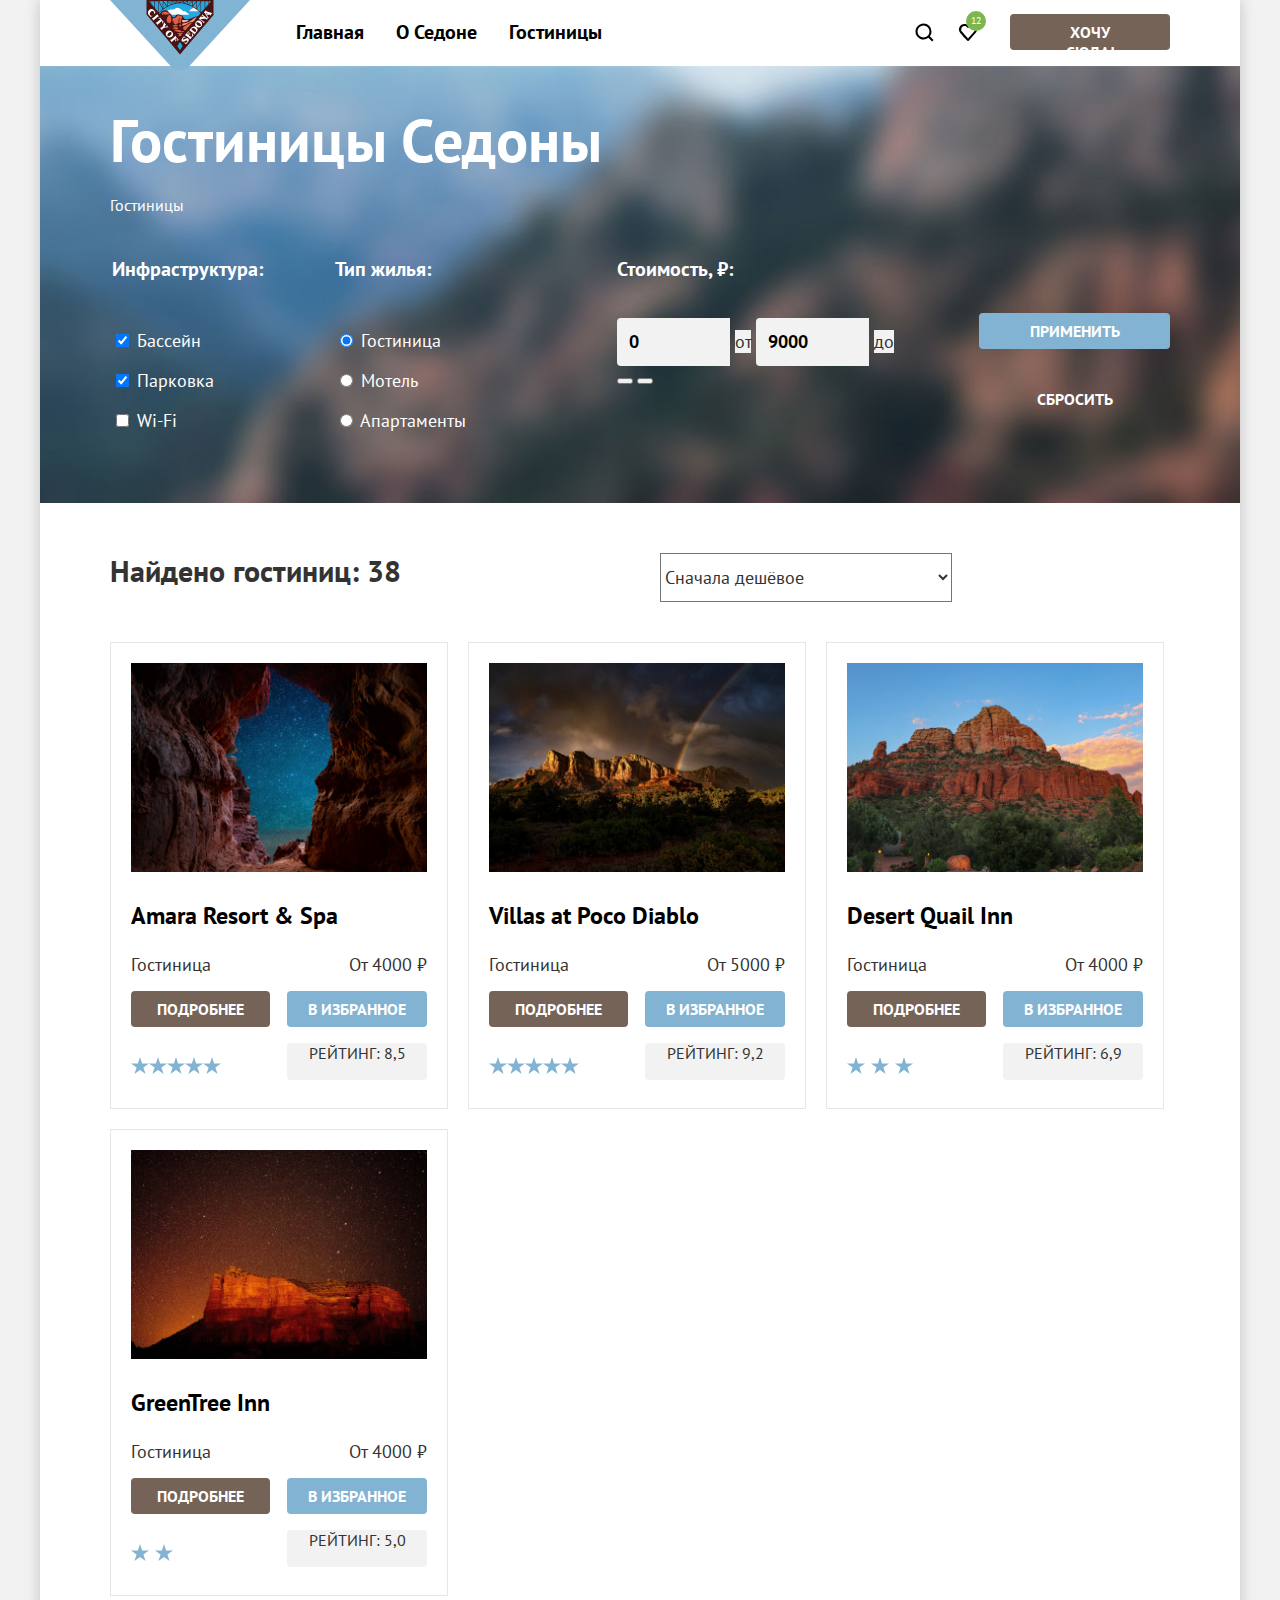
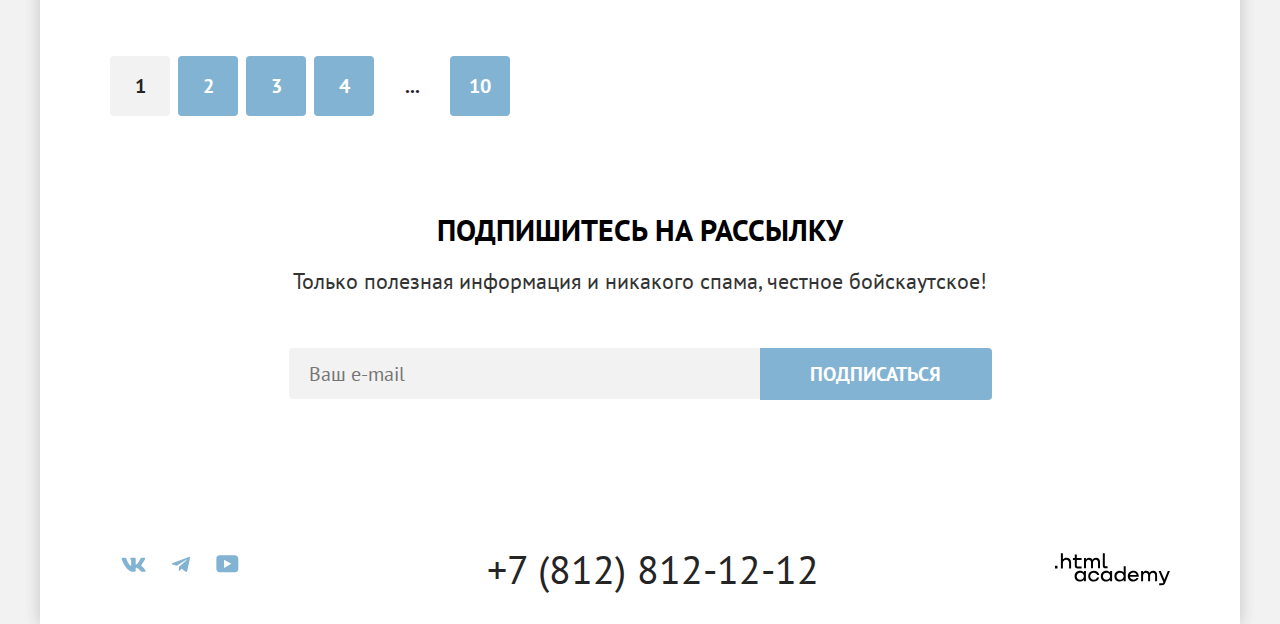
==== commit 43ecd858: "Добавляет микросетки на флексах для всех страниц" ====
--- a/catalog.html
+++ b/catalog.html
@@ -11,12 +11,11 @@
     <div class="site-container">
 
       <header class="main-header" data-test="header">
+        <a class="navigation-logo" href="index.html" aria-current="page">
+          <img class="main-header-logo" src="images/content/logo-sedona.svg" width="140" height="70" aria-current="page"
+            alt="Логотип Седона">
+        </a>
         <nav class="navigation">
-          <a class="navigation-logo" href="index.html" aria-current="page">
-            <img class="main-header-logo" src="images/content/logo-sedona.svg" width="140" height="70"
-              aria-current="page" alt="Логотип Седона">
-          </a>
-
           <ul class="navigation-list">
             <li class="navigation-item">
               <a class="navigation-link navigation-link-carrent" href="index.html" aria-current="page">Главная</a>
@@ -28,23 +27,28 @@
               <a class="navigation-link" href="catalog.html">Гостиницы</a>
             </li>
           </ul>
-          <ul class="navigation-user">
+
+          <ul class="navigation-user-list">
             <li class="navigation-user-item">
               <a class="navigation-user-link navigation-user-link-search" href="#">
+                <svg xmlns="http://www.w3.org/2000/svg" width="20" height="20" fill="none">
+                  <path fill="#000" d="m19.5 18-3.7-3.67c1-1.3 1.7-2.98 1.7-4.87a8 8 0 0 0-8-7.96c-4.4 0-8 3.68-8 8.06a8 8 0 0 0 12.9 6.26l3.7 3.68 1.4-1.5Zm-10-2.48a6 6 0 0 1-6-5.96 6 6 0 0 1 12 0 6 6 0 0 1-6 5.96Z"/>
+                </svg>
                 <span class="visually-hidden">Поиск</span>
               </a>
             </li>
             <li class="navigation-user-item">
               <a class="navigation-user-link navigation-user-link-favorite" href="#"
-                alt="Количество гостиниц в избранном - 12">
+              aria-label="Количество гостиниц в избранном - 12">
+              <svg xmlns="http://www.w3.org/2000/svg" width="20" height="20" fill="none">
+                <path fill="#000" d="M9.9 19a.9.9 0 0 1-.8-.4c-5.4-6.1-6.7-7.5-7-7.9A5.4 5.4 0 0 1 6.5 2C7.8 2 9 2.5 10 3.3a5.46 5.46 0 0 1 9 4.1c0 1.3-.5 2.5-1.3 3.4l-7 7.9c-.2.2-.4.3-.8.3Zm-6-9.5c.3.4 3.5 4 6.1 6.9l6.2-7c.5-.5.7-1.2.7-2 0-1.8-1.5-3.3-3.3-3.3-1 0-2 .5-2.7 1.3-.3.3-.6.4-.9.4-.3 0-.6-.2-.8-.4-.7-.8-1.7-1.3-2.7-1.3-1.8 0-3.3 1.5-3.3 3.3-.1.9.3 1.6.7 2.1-.1 0-.1 0 0 0Z"/>
+              </svg>
                 <span class="visually-hidden">Избранное</span>
                 <span class="notification-badg">12</span>
               </a>
             </li>
-            <li class="navigation-user-item">
-              <a class="button navigation-search" href="#search">Хочу сюда</a>
-            </li>
           </ul>
+          <a class="button navigation-search" href="#search">Хочу сюда!</a>
 
         </nav>
       </header>
@@ -121,16 +125,20 @@
 
                 <fieldset class="filter-price">
                   <legend class="catalog-filter-title filter-price-title">Стоимость, ₽:</legend>
-                  <label class="control">
-                    <span class="control-range">от</span>
-                    <input class="control-input control-input-left" type="number" name="min-cost" value="0">
-                  </label>
-                  <label class="control">
-                    <span class="control-range">до</span>
-                    <input class="control-input control-input-right" type="number" name="max-cost" value="9000">
-                  </label>
-                  <button class="slider" type="button"></button>
-                  <button class="slider" type="button"></button>
+                  <div class="range-wrapper">
+                    <label class="control">
+                      <input class="control-input control-input-left" type="number" name="min-cost" value="0">
+                      <span class="control-range">от</span>
+                    </label>
+                    <label class="control">
+                      <input class="control-input control-input-right" type="number" name="max-cost" value="9000">
+                      <span class="control-range">до</span>
+                    </label>
+                  </div>
+                  <div class="slider-button-wrapper">
+                    <button class="slider" type="button"></button>
+                    <button class="slider" type="button"></button>
+                  </div>
                 </fieldset>
                 <div class="form-button-wrapper">
                   <button class="button apply-button" type="submit">Применить</button>
@@ -142,125 +150,149 @@
         </header>
 
         <section class="catalog-hotels" data-test="catalog">
-          <div class="catalog-hotels-container">
-            <div class="catalog-sorting-wrapper">
-              <h2 class="catalog-hotels-heading">Найдено гостиниц: 38</h2>
-
-              <select class="select-control" aria-label="Сортировка">
-                <option value="select-value cheap">Сначала дешёвое</option>
-                <option value="select-value expensive">Сначала дорогое</option>
-                <option value="select-value popular">Сначала популярное</option>
-              </select>
-
-              <ul class="view-buttons-list">
-                <li class="view-buttons-item">
-                  <a class="view-buttons-card view-buttons-selected" href="#">
-                    <span class="visually-hidden">Показать карточки</span>
-                  </a>
-                </li>
-                <li class="view-buttons-item">
-                  <a class="view-buttons-tile" href="#">
-                    <span class="visually-hidden">Показать во весь экран</span>
-                  </a>
-                </li>
-                <li class="view-buttons-item">
-                  <a class="view-buttons-list" href="#">
-                    <span class="visually-hidden">Показать список</span>
-                  </a>
-                </li>
-              </ul>
-            </div>
-
-            <ul class="catalog-hotels-list">
-              <li class="catalog-hotels-item">
-                <!--tabindex="-1" - чтобы табом не попадали на картинку
+
+          <div class="catalog-sorting-wrapper">
+            <h2 class="catalog-hotels-heading">Найдено гостиниц: 38</h2>
+
+            <select class="select-control" aria-label="Сортировка">
+              <option value="select-value cheap">Сначала дешёвое</option>
+              <option value="select-value expensive">Сначала дорогое</option>
+              <option value="select-value popular">Сначала популярное</option>
+            </select>
+
+            <ul class="view-buttons-list">
+              <li class="view-buttons-item">
+                <a class="view-buttons-card view-buttons-selected" href="#">
+                  <span class="visually-hidden">Показать карточки</span>
+                </a>
+              </li>
+              <li class="view-buttons-item">
+                <a class="view-buttons-tile" href="#">
+                  <span class="visually-hidden">Показать во весь экран</span>
+                </a>
+              </li>
+              <li class="view-buttons-item">
+                <a class="view-buttons-list" href="#">
+                  <span class="visually-hidden">Показать список</span>
+                </a>
+              </li>
+            </ul>
+          </div>
+
+          <ul class="catalog-hotels-list">
+            <li class="catalog-hotels-item">
+              <!--tabindex="-1" - чтобы табом не попадали на картинку
                 (если картинка ведет туда же, куда и "подробнее",
                 не ставим tabindex, если, например картинка - это модальное окно, а "подробнее" - ссылка на полноценную страницу с описанием отеля)-->
-                <a class="catalog-hotels-card-link" href="#" tabindex="-1">
-                  <img class="catalog-hotels-card-img" src="images/content/hotels/hotel-amara.jpg" width="300"
-                    height="212" alt="Amara Resort & Spa">
-                </a>
-                <a class="catalog-hotels-card-link" href="#" tabindex="-1">
-                  <h3 class="catalog-hotels-card-title">Amara Resort & Spa</h3>
-                </a>
+              <a class="card-title-link" href="#" tabindex="-1">
+                <h3 class="catalog-hotels-card-title">Amara Resort & Spa</h3>
+              </a>
+              <a class="card-img-link" href="#" tabindex="-1">
+                <img class="catalog-hotels-card-img" src="images/content/hotels/hotel-amara.jpg" width="300"
+                  height="212" alt="Amara Resort & Spa">
+              </a>
+              <div class="wrapper-card-discription">
                 <p class="catalog-hotels-card-type">Гостиница</p>
                 <p class="catalog-hotels-card-price">От 4000 ₽</p>
+              </div>
+              <div class="wrapper-card-button">
                 <a class="button catalog-hotels-card-button" href="#">Подробнее</a>
                 <button class="button add-favorite-button" type="button">В избранное</button>
+              </div>
+              <div class="wrapper-card-rating">
                 <p class="stars stars-four"><span class="visually-hidden">4 звезды</span></p>
                 <p class="catalog-hotels-card-rating">Рейтинг: <span>8,5</span></p>
-              </li>
-
-              <li class="catalog-hotels-item">
-                <a class="catalog-hotels-card-link" href="#" tabindex="-1">
-                  <img class="catalog-hotels-card-img" src="images/content/hotels/hotel-diablo.jpg" width="300"
-                    height="212" alt="Villas at Poco Diablo">
-                </a>
-                <a class="catalog-hotels-card-link" href="#" tabindex="-1">
-                  <h3 class="catalog-hotels-card-title">Villas at Poco Diablo</h3>
-                </a>
+              </div>
+            </li>
+
+            <li class="catalog-hotels-item">
+              <a class="card-title-link" href="#" tabindex="-1">
+                <h3 class="catalog-hotels-card-title">Villas at Poco Diablo</h3>
+              </a>
+              <a class="card-img-link" href="#" tabindex="-1">
+                <img class="catalog-hotels-card-img" src="images/content/hotels/hotel-diablo.jpg" width="300"
+                  height="212" alt="Villas at Poco Diablo">
+              </a>
+              <div class="wrapper-card-discription">
                 <p class="catalog-hotels-card-type">Гостиница</p>
                 <p class="catalog-hotels-card-price">От 5000 ₽</p>
+              </div>
+              <div class="wrapper-card-button">
                 <a class="button catalog-hotels-card-button" href="#">Подробнее</a>
                 <button class="button add-favorite-button" type="button">В избранное</button>
+              </div>
+              <div class="wrapper-card-rating">
                 <p class="stars stars-four"><span class="visually-hidden">4 звезды</span></p>
                 <p class="catalog-hotels-card-rating">Рейтинг: <span>9,2</span></p>
-              </li>
-
-              <li class="catalog-hotels-item">
-                <a class="catalog-hotels-card-link" href="#" tabindex="-1">
-                  <img class="catalog-hotels-card-img" src="images/content/hotels/hotel-desert.jpg" width="300"
-                    height="212" alt="Desert Quail Inn">
-                </a>
-                <a class="catalog-hotels-card-link" href="#" tabindex="-1">
-                  <h3 class="catalog-hotels-card-title">Desert Quail Inn</h3>
-                </a>
+              </div>
+            </li>
+
+            <li class="catalog-hotels-item">
+              <a class="card-title-link" href="#" tabindex="-1">
+                <h3 class="catalog-hotels-card-title">Desert Quail Inn</h3>
+              </a>
+              <a class="card-img-link" href="#" tabindex="-1">
+                <img class="catalog-hotels-card-img" src="images/content/hotels/hotel-desert.jpg" width="300"
+                  height="212" alt="Desert Quail Inn">
+              </a>
+              <div class="wrapper-card-discription">
                 <p class="catalog-hotels-card-type">Гостиница</p>
                 <p class="catalog-hotels-card-price">От 4000 ₽</p>
+              </div>
+              <div class="wrapper-card-button">
                 <a class="button catalog-hotels-card-button" href="#">Подробнее</a>
                 <button class="button add-favorite-button" type="button">В избранное</button>
+              </div>
+              <div class="wrapper-card-rating">
                 <p class="stars stars-three"><span class="visually-hidden">3 звезды</span></p>
                 <p class="catalog-hotels-card-rating">Рейтинг: <span>6,9</span></p>
-              </li>
-
-              <li class="catalog-hotels-item">
-                <a class="catalog-hotels-card-link" href="#" tabindex="-1">
-                  <img class="catalog-hotels-card-img" src="images/content/hotels/hotel-greentree.jpg" width="300"
-                    height="212" alt="GreenTree Inn">
-                </a>
-                <a class="catalog-hotels-card-link" href="#" tabindex="-1">
-                  <h3 class="catalog-hotels-card-title">GreenTree Inn</h3>
-                </a>
+              </div>
+            </li>
+
+            <li class="catalog-hotels-item">
+              <a class="card-title-link" href="#" tabindex="-1">
+                <h3 class="catalog-hotels-card-title">GreenTree Inn</h3>
+              </a>
+              <a class="card-img-link" href="#" tabindex="-1">
+                <img class="catalog-hotels-card-img" src="images/content/hotels/hotel-greentree.jpg" width="300"
+                  height="212" alt="GreenTree Inn">
+              </a>
+              <div class="wrapper-card-discription">
                 <p class="catalog-hotels-card-type">Гостиница</p>
                 <p class="catalog-hotels-card-price">От 4000 ₽</p>
+              </div>
+              <div class="wrapper-card-button">
                 <a class="button catalog-hotels-card-button" href="#">Подробнее</a>
                 <button class="button add-favorite-button" type="button">В избранное</button>
+              </div>
+              <div class="wrapper-card-rating">
                 <p class="stars stars-two"><span class="visually-hidden">2 звезды</span></p>
                 <p class="catalog-hotels-card-rating">Рейтинг: <span>5,0</span></p>
-              </li>
-            </ul>
-
-            <ul class="pagination">
-              <li class="pagination-item">
-                <a class="pagination-link pagination-current">1</a>
-              </li>
-              <li class="pagination-item">
-                <a class="pagination-link" href="#">2</a>
-              </li>
-              <li class="pagination-item">
-                <a class="pagination-link" href="#">3</a>
-              </li>
-              <li class="pagination-item">
-                <a class="pagination-link" href="#">4</a>
-              </li>
-              <li class="pagination-item">
-                <a class="pagination-link pagination-ellipsis" href="#">...</a>
-              </li>
-              <li class="pagination-item">
-                <a class="pagination-link" href="#">10</a>
-              </li>
-            </ul>
-          </div>
+              </div>
+            </li>
+          </ul>
+
+          <ul class="pagination">
+            <li class="pagination-item">
+              <a class="pagination-link pagination-current">1</a>
+            </li>
+            <li class="pagination-item">
+              <a class="pagination-link" href="#">2</a>
+            </li>
+            <li class="pagination-item">
+              <a class="pagination-link" href="#">3</a>
+            </li>
+            <li class="pagination-item">
+              <a class="pagination-link" href="#">4</a>
+            </li>
+            <li class="pagination-item">
+              <a class="pagination-link pagination-ellipsis" href="#">...</a>
+            </li>
+            <li class="pagination-item">
+              <a class="pagination-link" href="#">10</a>
+            </li>
+          </ul>
+
         </section>
 
         <section class="subscription" data-test="subscribe">
@@ -270,7 +302,7 @@
           <form class="subscription-form" action="https://echo.htmlacademy.ru/courses" method="post">
             <div class="subscription-inner">
               <label class="visually-hidden" for="subscription-email">Укажите ваш e-mail</label>
-              <input type="email" class="email" id="subscription-email" placeholder="Ваш e-mail" required>
+              <input class="input-email" type="email" id="subscription-email" placeholder="Ваш e-mail" required>
             </div>
             <button class="button subscription-button" type="submit">Подписаться</button>
           </form>
@@ -321,7 +353,7 @@
             812-12-12</a><!--Не используем в названии footer, чтобы при необходимости можно было перенести телефон в любое место сайта-->
           <a class="copyright"
             href="https://htmlacademy.ru/"><!--Не используем в названии footer, чтобы при необходимости можно было перенести копирайт в любое место сайта-->
-            <img class="htmlacademy-logo" src="images/content/logo-htmlacademy.svg" width="114.9" height="32.9"
+            <img class="htmlacademy-logo" src="images/content/logo-htmlacademy.svg" width="115" height="33"
               alt="Логотип HTML Academy. Посетить сайт разработчика HTML Academy">
           </a>
         </div>
--- a/styles/styles.css
+++ b/styles/styles.css
@@ -14,8 +14,15 @@
   font-display: swap;
 }
 
+html {
+  height: 100%;
+}
 
 body {
+  display: flex;
+  flex-direction: column;
+  min-height: 100%;
+
   margin: 0;
   padding: 0;
 
@@ -55,10 +62,7 @@
 
   font-family: inherit;
 
-  padding-top: 8px;
-  padding-right: 50px;
-  padding-bottom: 8px;
-  padding-left: 50px;
+  padding: 8px 50px;
 
   font-size: 16px;
   line-height: 20px;
@@ -76,45 +80,43 @@
 
 /*навигация*/
 .main-header {
-  /* position: relative;*/
+  display: flex;
+  align-items: flex-start;
+
   margin: 0 auto;
   width: 1060px;
-  height: 64px;
 
   background-color: #ffffff;
-
+}
+
+.navigation-logo {
+  margin-right: 30px;
+  margin-bottom: -10px;
+  z-index: 1;
 }
 
 .navigation {
   display: flex;
+  flex-grow: 1;
 
   color: #000000;
 }
 
-.navigation-logo {
+/*.navigation-logo {
+  position: absolute;
   width: 140px;
-  margin-right: 30px;
-}
+}*/
 
 .navigation-list {
   display: flex;
-  margin: 0;
-  padding: 0;
-
-  list-style: none;
-}
-
-.navigation-user {
-  display: flex;
-  justify-content: flex-end;
-
-  margin: 0;
-  margin-left: auto;
-  padding: 0;
-
-  width: 268px;
-
-  list-style: none;
+  flex-wrap: wrap;
+  flex-grow: 1;
+
+  margin: 0;
+  /*margin-left: 170px;*/
+  padding: 0;
+
+  list-style-type: none;
 }
 
 .navigation-link {
@@ -136,14 +138,76 @@
   background-color: inherit;
 
   text-decoration: none;
-
+}
+
+.navigation-user-list {
+  display: flex;
+  flex-wrap: wrap;
+  align-items: center;
+
+  margin: 0;
+  margin-right: 20px;
+  padding: 0;
+
+  list-style-type: none;
+}
+
+.navigation-user-link {
+  display: flex;
+  justify-content: center;
+  align-items: center;
+
+  position: relative;
+
+  width: 44px;
+  height: 64px;
+
+  color: rgb(0, 0, 0);
+
+  text-decoration: none;
+}
+
+.notification-badg {
+  position: absolute;
+  top: 11px;
+  left: 20px;
+
+  display: flex;
+  justify-content: center;
+  align-items: center;
+
+  font-size: 10px;
+  font-weight: 400;
+  line-height: 10px;
+  color: rgb(255, 255, 255);
+
+  width: 20px;
+  height: 20px;
+
+  background: rgb(125, 181, 79);
+  border-radius: 50%;
 }
 
 .navigation-search {
+  display: flex;
+  justify-content: center;
+  align-self: center;
+
+  box-sizing: border-box;
+
+  padding: 8px 34px;
+
+  width: 160px;
+  height: 36px;
+
   background-color: #766357;
 }
 
 /*intro*/
+
+.main-container {
+  flex-grow: 1;
+}
 
 .intro {
   height: 485px;
@@ -208,6 +272,7 @@
 
 .feature-title {
   margin: 0;
+  margin-bottom: 62px;
 
   font-size: 24px;
   line-height: 28px;
@@ -218,8 +283,10 @@
 }
 
 .feature-text {
-  font-size: 22px;
-  line-height: 26px;
+  margin: 0;
+
+  font-size: 18px;
+  line-height: 21px;
 }
 
 .feature-list {
@@ -228,38 +295,46 @@
   margin: 0;
   padding: 0;
 
-  text-align: center;
-  list-style: none;
+  width: auto;
+
+  text-align: center;
+  list-style-type: none;
 }
 
 .feature-item {
-  margin: 0;
-  padding: 0;
-
-  text-align: center;
+  display: flex;
+  justify-content: center;
+  flex-direction: column;
+  text-align: center;
+
+  flex-grow: 1;
+
+  box-sizing: border-box;
+
+  margin: 0;
+  padding: 102px 85px;
 
   width: 400px;
-  height: 385px;
+  min-height: 385px;
 
   background-color: rgba(130, 179, 211, 0.2);
 
 }
 
-.feature-item::last-child,
-.feature-item::first-child {
-  width: auto;
-}
-
-.feature-item-flex {
-  display: flex;
-}
-
 .feature-item-wrapper {
+  padding: 100px 85px;
   width: 400px;
-  height: 385px;
+
+  box-sizing: border-box;
 }
 
 .feature-item-dark {
+  display: flex;
+  margin: 0;
+  padding: 0;
+
+  flex-grow: 1;
+
   color: #ffffff;
 
   width: auto;
@@ -272,10 +347,10 @@
 
 .feature-item-dark .feature-title {
   color: #ffffff;
-  }
+}
 
 .feature-item-dark .feature-text {
-color: #ffffff;
+  color: #ffffff;
 }
 
 /*инфраструктура*/
@@ -303,22 +378,23 @@
 
 .infrastructure-list {
   display: flex;
+  flex-wrap: wrap;
   margin: 0;
   padding: 0;
 
   width: auto;
   text-align: center;
-  list-style: none;
+  list-style-type: none;
 }
 
 .infrastructure-item {
-  margin: 0;
-  padding: 0;
-
-  text-align: center;
-
-  width: 400px;
-  min-height: 385px;
+  flex-grow: 1;
+  margin: 0;
+  padding: 183px 85px 81px 85px;
+
+  text-align: center;
+
+  width: 230px;
 
   background-color: #ffffff;
 }
@@ -333,12 +409,8 @@
 
 
 .infrastructure-title {
-  padding-left: 85px;
-  padding-right: 85px;
-  padding-top: 183px;
-  padding-bottom: 30px;
-
-  margin: 0;
+  margin: 0;
+  margin-bottom: 30px;
 
   font-size: 24px;
   line-height: 28px;
@@ -350,9 +422,6 @@
 
 .infrastructure-discription {
   margin: 0;
-  padding-left: 85px;
-  padding-right: 85px;
-  padding-bottom: 81px;
 
   font-size: 18px;
   line-height: 21px;
@@ -362,8 +431,7 @@
 /*блок для поиска гостиниц*/
 
 .search-wrapper {
-  padding-top: 96px;
-  padding-bottom: 96px;
+  padding: 96px 304px;
   text-align: center;
 
   background-color: #ffffff;
@@ -371,23 +439,17 @@
 
 .search-title {
   margin: 0;
+  margin-bottom: 20px;
 }
 
 .search-description {
   margin-bottom: 54px;
-  padding-right: 304px;
-  padding-left: 304px;
-  padding-top: 20px;
 }
 
 .search-button {
-  display: inline;
-
+  margin: 0 108px;
   font-size: 20px;
   line-height: 36px;
-
-  /*text-align: center;*/
-  vertical-align: middle;
 
   background-color: #766357;
 }
@@ -410,6 +472,8 @@
 
   background: rgba(130, 179, 211, 1);
 }
+
+/*расслылка*/
 
 .subscription {
   padding-top: 96px;
@@ -425,9 +489,12 @@
   background-size: cover;
 }
 
+.subscription-title {
+  margin-bottom: 20px;
+}
+
 .subscription-text {
-  padding-top: 20px;
-  padding-bottom: 54px;
+  margin-bottom: 54px;
 }
 
 .subscription-special .subscription-title,
@@ -435,13 +502,23 @@
   color: #ffffff;
 }
 
-.email {
+.subscription-form {
+  display: flex;
+  justify-content: center;
+}
+
+.input-email {
+  margin: 0;
+  padding: 14px 20px 14px 20px;
   font-family: inherit;
   font-size: 20px;
   line-height: 36px;
 
-  width: 452px;
-  height: 52px;
+  width: 431px;
+  height: 23px;
+
+  border: 0;
+  border-radius: 4px 0 0 4px;
 
   background-color: rgba(242, 242, 242, 1);
 }
@@ -453,13 +530,13 @@
   width: 232px;
   height: 52px;
 
+  border-radius: 0 4px 4px 0;
+
   background-color: rgba(130, 179, 211, 1);
 }
 
 /*футер*/
 .page-footer {
-
-  height: 120px;
   background-color: #ffffff;
 }
 
@@ -467,27 +544,41 @@
   display: flex;
   justify-content: space-between;
 
+
   margin: 0 auto;
+  padding-top: 40px;
+  padding-bottom: 30px;
 
   width: 1060px;
 }
 
+.social {
+  max-width: 142px;
+}
+
 .social-list {
   display: flex;
-
-  margin: 0;
-  padding: 0;
-
-  list-style: none;
+  flex-wrap: wrap;
+
+  margin: 0;
+  padding: 0;
+
+  list-style-type: none;
 }
 
 .social-link {
+  display: flex;
+  justify-content: center;
+  align-items: center;
+
   font-size: 20px;
   line-height: 24px;
   font-weight: 700;
-  text-align: center;
-
-  color: #242424;
+
+  width: 47px;
+  height: 40px;
+
+  color: #83B3D3;
 
   text-decoration: none;
 }
@@ -511,11 +602,24 @@
 }*/
 
 .phone {
+  display: flex;
+  justify-content: center;
+  align-items: center;
+
   font-size: 40px;
   line-height: 40px;
+
+  height: 50px;
+
   text-decoration-line: none;
   text-transform: uppercase;
   color: #242424;
+}
+
+.copyright {
+  display: flex;
+  justify-content: center;
+  align-items: center;
 }
 
 /*каталог*/
@@ -550,14 +654,18 @@
 
 }
 
-.breadcrumbs,
-.catalog-filter-list {
-  list-style: none;
+.breadcrumbs {
+  margin: 0;
+  padding: 0;
+  margin-bottom: 40px;
+
+  list-style-type: none;
 }
 
 .breadcrumbs-link {
   font-size: 16px;
   color: #ffffff;
+
   text-decoration: none;
 }
 
@@ -569,13 +677,24 @@
 .catalog-filter-group {
   margin-right: 70px;
   padding: 0;
-  width: 150px;
+  width: 134px;
   border-style: none;
 }
 
 .catalog-filter-list {
   margin: 0;
   padding: 0;
+
+  list-style-type: none;
+}
+
+.catalog-filter-title {
+  margin-bottom: 32px;
+  padding: 0;
+}
+
+.catalog-filter-item {
+  margin-top: 16px;
 }
 
 .filter-price {
@@ -589,6 +708,7 @@
 .control-input-right {
   margin: 0;
   padding: 0;
+  padding-left: 12px;
 
   font-family: inherit;
   font-size: 18px;
@@ -596,7 +716,7 @@
   font-weight: 700;
   color: #000000;
 
-  width: 143px;
+  width: 101px;
   height: 48px;
 
   border: none;
@@ -606,7 +726,23 @@
   background-color: rgba(242, 242, 242, 1);
 }
 
+.control-range {
+  margin: 0;
+  padding: 0;
+
+  font-family: inherit;
+  font-size: 18px;
+  line-height: 24px;
+  font-weight: 400;
+  color: #333333;
+
+  background-color: rgba(242, 242, 242, 1);
+}
+
 .apply-button {
+  margin-bottom: 32px;
+  margin-top: 56px;
+
   width: 191px;
   height: 36px;
 
@@ -623,14 +759,10 @@
 
 /*список найденных отелей*/
 .catalog-hotels {
+  padding-left: 70px;
+  padding-right: 70px;
 
   background-color: rgba(255, 255, 255, 1);
-}
-
-.catalog-hotels-container {
-  margin: 0 auto;
-
-  width: 1060px;
 }
 
 .catalog-sorting-wrapper {
@@ -679,27 +811,42 @@
 
   width: 160px;
 
-  list-style: none;
+  list-style-type: none;
 }
 
 /*список каталога*/
 .catalog-hotels-list {
   display: flex;
-  justify-content: space-between;
+  justify-content: flex-start;
   flex-wrap: wrap;
   margin: 0;
   padding: 0;
 
   text-align: center;
 
-  list-style: none;
+  list-style-type: none;
 }
 
 .catalog-hotels-item {
+  display: flex;
+  flex-direction: column;
+
+  margin-right: 20px;
   margin-bottom: 20px;
   padding: 20px;
-  width: 300px;
+
+  width: 296px;
+
   border: 1px solid #E6E6E6;
+}
+
+.catalog-hotels-item:nth-child(3n) {
+  margin-right: 0;
+}
+
+.catalog-hotels-card-img {
+  max-width: 100%;
+  height: auto;
 }
 
 .catalog-hotels-card-title {
@@ -708,15 +855,40 @@
   font-weight: 700;
 
   color: #000000;
-
-}
-
-.catalog-hotels-card-link {
+}
+
+.card-title-link {
+  align-self: flex-start;
   text-decoration: none;
+}
+
+.card-img-link {
+  order: -1;
+  text-decoration: none;
+}
+
+.wrapper-card-discription {
+  display: flex;
+  justify-content: space-between;
+
+  margin-bottom: 16px;
+}
+
+.wrapper-card-button {
+  display: flex;
+  justify-content: space-between;
+
+  margin-bottom: 16px;
+}
+
+.wrapper-card-rating {
+  display: flex;
+  justify-content: space-between;
 }
 
 .catalog-hotels-card-type,
 .catalog-hotels-card-price {
+  margin: 0;
   font-size: 18px;
   line-height: 21px;
   color: rgba(51, 51, 51, 1);
@@ -746,7 +918,7 @@
 .stars-four {
   background-image: url("../images/decorate/star.svg");
   background-repeat: space;
-  width: 89px;
+  width: 90px;
   height: 17px;
 }
 
@@ -758,24 +930,19 @@
 }
 
 .catalog-hotels-card-rating {
-  display: inline;
-  padding-left: 23px;
-  padding-right: 23px;
+  margin: 0;
+  /*padding-left: 20px;
+  padding-right: 20px;
   padding-top: 8px;
-  padding-bottom: 8px;
-  margin-left: 0;
-  margin-top: 46px;
+  padding-bottom: 8px;*/
+  width: 140px;
+  height: 37px;
 
   font-size: 16px;
   line-height: 20px;
   text-transform: uppercase;
   color: rgba(51, 51, 51, 1);
 
-  text-align: center;
-
-  width: 140px;
-  height: 36px;
-
   border-radius: 4px;
 
   background-color: rgba(242, 242, 242, 1);
@@ -801,23 +968,24 @@
 /* Link */
 .pagination {
   display: flex;
-  gap: 8px;
 
   margin: 0;
   margin-top: 40px;
   padding: 0;
 
-  min-width: 60px;
-  min-height: 60px;
-
-  list-style: none;
-
+  list-style-type: none;
+
+}
+
+.pagination-item:not(:last-child) {
+  margin-right: 8px;
 }
 
 .pagination-link {
   display: flex;
+  justify-content: center;
   align-items: center;
-  justify-content: center;
+  box-sizing: border-box;
   padding: 8px 8px;
 
   font-size: 20px;
@@ -826,8 +994,8 @@
   text-align: center;
   color: #ffffff;
 
-  min-width: 60px;
-  min-height: 60px;
+  width: 60px;
+  height: 60px;
 
   text-decoration: none;
 
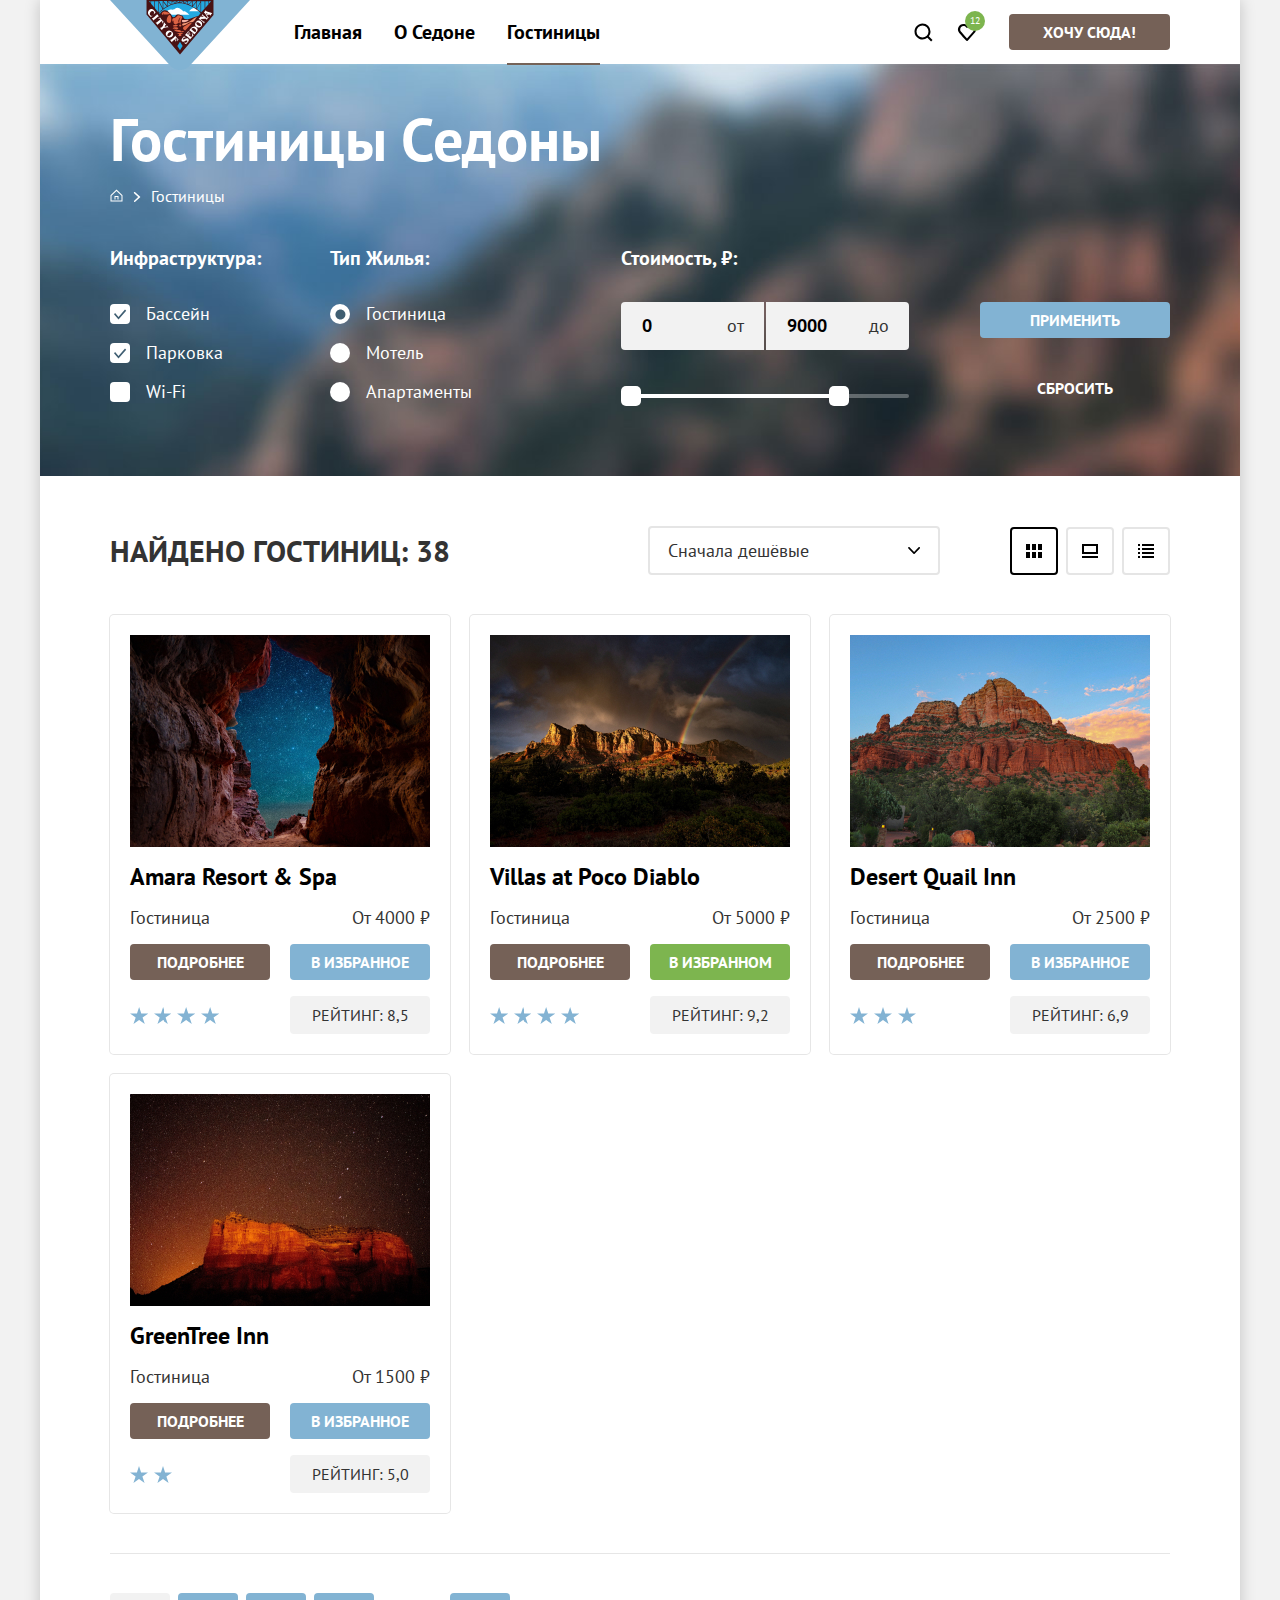
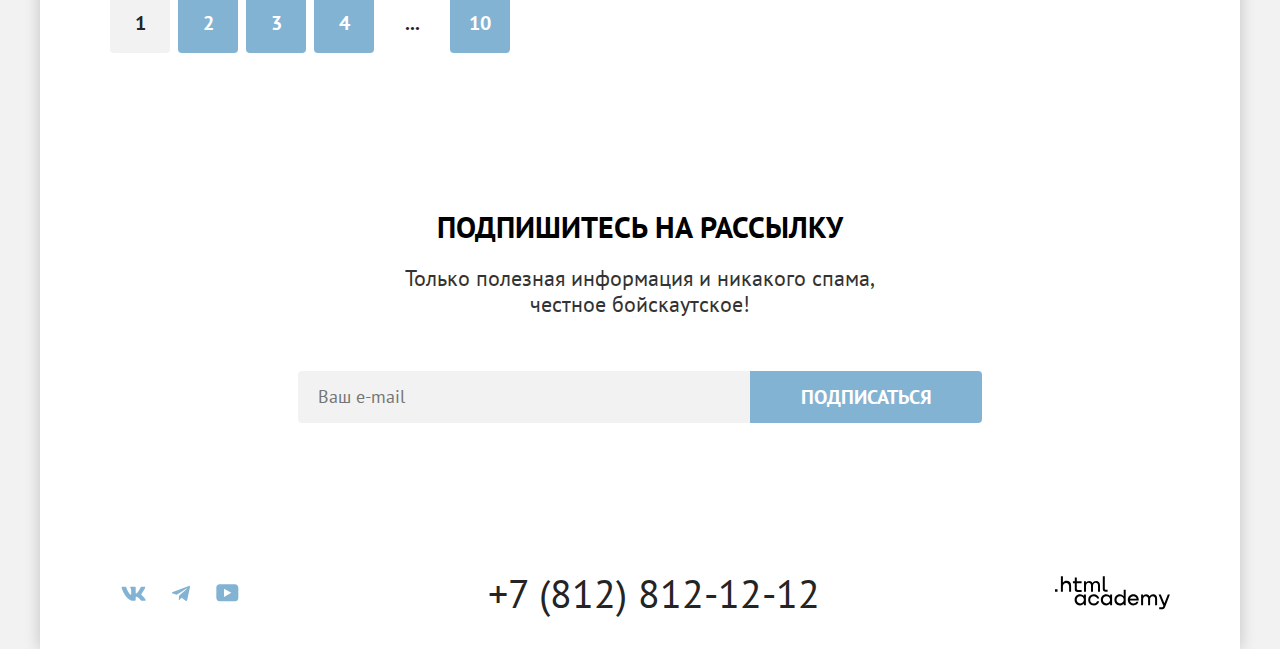
==== commit 56067210: "Merge pull request #1 from Nadezhda1904/master" ====
--- a/catalog.html
+++ b/catalog.html
@@ -4,6 +4,7 @@
   <head>
     <meta charset="utf-8">
     <title>Каталог</title>
+    <link rel="icon" type="image/png" sizes="32x32" href="images/favicon.png">
     <link rel="stylesheet" href="styles/styles.css">
   </head>
 
@@ -18,37 +19,40 @@
         <nav class="navigation">
           <ul class="navigation-list">
             <li class="navigation-item">
-              <a class="navigation-link navigation-link-carrent" href="index.html" aria-current="page">Главная</a>
+              <a class="navigation-link" href="index.html" aria-current="page">Главная</a>
             </li>
             <li class="navigation-item">
               <a class="navigation-link" href="about.html">О Седоне</a>
             </li>
             <li class="navigation-item">
-              <a class="navigation-link" href="catalog.html">Гостиницы</a>
+              <a class="navigation-link navigation-link-current" href="catalog.html">Гостиницы</a>
             </li>
           </ul>
 
           <ul class="navigation-user-list">
             <li class="navigation-user-item">
-              <a class="navigation-user-link navigation-user-link-search" href="#">
-                <svg xmlns="http://www.w3.org/2000/svg" width="20" height="20" fill="none">
-                  <path fill="#000" d="m19.5 18-3.7-3.67c1-1.3 1.7-2.98 1.7-4.87a8 8 0 0 0-8-7.96c-4.4 0-8 3.68-8 8.06a8 8 0 0 0 12.9 6.26l3.7 3.68 1.4-1.5Zm-10-2.48a6 6 0 0 1-6-5.96 6 6 0 0 1 12 0 6 6 0 0 1-6 5.96Z"/>
+              <a class="navigation-user-link" href="#">
+                <svg aria-hidden="true" focusable="false" width="20" height="20" viewBox="0 0 20 20" fill="currentColor"
+                  xmlns="http://www.w3.org/2000/svg">
+                  <path
+                    d="m19.5 18-3.7-3.67c1-1.3 1.7-2.98 1.7-4.87a8 8 0 0 0-8-7.96c-4.4 0-8 3.68-8 8.06a8 8 0 0 0 12.9 6.26l3.7 3.68 1.4-1.5Zm-10-2.48a6 6 0 0 1-6-5.96 6 6 0 0 1 12 0 6 6 0 0 1-6 5.96Z" />
                 </svg>
                 <span class="visually-hidden">Поиск</span>
               </a>
             </li>
             <li class="navigation-user-item">
-              <a class="navigation-user-link navigation-user-link-favorite" href="#"
-              aria-label="Количество гостиниц в избранном - 12">
-              <svg xmlns="http://www.w3.org/2000/svg" width="20" height="20" fill="none">
-                <path fill="#000" d="M9.9 19a.9.9 0 0 1-.8-.4c-5.4-6.1-6.7-7.5-7-7.9A5.4 5.4 0 0 1 6.5 2C7.8 2 9 2.5 10 3.3a5.46 5.46 0 0 1 9 4.1c0 1.3-.5 2.5-1.3 3.4l-7 7.9c-.2.2-.4.3-.8.3Zm-6-9.5c.3.4 3.5 4 6.1 6.9l6.2-7c.5-.5.7-1.2.7-2 0-1.8-1.5-3.3-3.3-3.3-1 0-2 .5-2.7 1.3-.3.3-.6.4-.9.4-.3 0-.6-.2-.8-.4-.7-.8-1.7-1.3-2.7-1.3-1.8 0-3.3 1.5-3.3 3.3-.1.9.3 1.6.7 2.1-.1 0-.1 0 0 0Z"/>
-              </svg>
+              <a class="navigation-user-link" href="#" aria-label="Количество гостиниц в избранном - 12">
+                <svg aria-hidden="true" focusable="false" width="20" height="20" viewBox="0 0 20 20" fill="currentColor"
+                  xmlns="http://www.w3.org/2000/svg">
+                  <path
+                    d="M9.9 19a.9.9 0 0 1-.8-.4c-5.4-6.1-6.7-7.5-7-7.9A5.4 5.4 0 0 1 6.5 2C7.8 2 9 2.5 10 3.3a5.46 5.46 0 0 1 9 4.1c0 1.3-.5 2.5-1.3 3.4l-7 7.9c-.2.2-.4.3-.8.3Zm-6-9.5c.3.4 3.5 4 6.1 6.9l6.2-7c.5-.5.7-1.2.7-2 0-1.8-1.5-3.3-3.3-3.3-1 0-2 .5-2.7 1.3-.3.3-.6.4-.9.4-.3 0-.6-.2-.8-.4-.7-.8-1.7-1.3-2.7-1.3-1.8 0-3.3 1.5-3.3 3.3-.1.9.3 1.6.7 2.1-.1 0-.1 0 0 0Z" />
+                </svg>
                 <span class="visually-hidden">Избранное</span>
                 <span class="notification-badg">12</span>
               </a>
             </li>
           </ul>
-          <a class="button navigation-search" href="#search">Хочу сюда!</a>
+          <a class="button button-first navigation-search" href="#search">Хочу сюда!</a>
 
         </nav>
       </header>
@@ -58,15 +62,19 @@
         <header class="inner-header">
           <div class="inner-header-wrapper">
             <h1 class="inner-header-title">Гостиницы Седоны</h1>
-            <ul class="breadcrumbs">
+            <ul class="breadcrumbs-list">
               <li class="breadcrumbs-item">
-                <a class="button" href="index.html">
+                <a class="breadcrumbs-link" href="index.html">
                   <span class="visually-hidden">На главную</span>
+                  <svg aria-hidden="true" focusable="false" width="13" height="13" viewBox="0 0 13 13" fill="none"
+                    xmlns="http://www.w3.org/2000/svg">
+                    <path fill="#fff" d="m6.5.5-6 5.8v6.2h12V6.3L6.5.5Zm5 11h-10V6.7l5-4.8 5 4.8v4.8Z" />
+                    <path fill="#fff" d="M4.5 10.5h1V8h2v2.5h1V7h-4v3.5Z" />
+                  </svg>
                 </a>
               </li>
               <li class="breadcrumbs-item">
-                <a class="breadcrumbs-link breadcrumbs-link-current" href="catalog.html"
-                  aria-current="page">Гостиницы</a>
+                <a class="breadcrumbs-link" href="catalog.html" aria-current="page">Гостиницы</a>
               </li>
             </ul>
 
@@ -74,78 +82,96 @@
 
               <h2 class="visually-hidden">Список гостиниц с фильтрами</h2>
               <form class="catalog-filter" action="https://echo.htmlacademy.ru/" method="get">
-
                 <fieldset class="catalog-filter-group">
                   <legend class="catalog-filter-title">Инфраструктура:</legend>
                   <ul class="catalog-filter-list">
                     <li class="catalog-filter-item">
-                      <label class="control">
-                        <input class="control-input" type="checkbox" name="pool" checked>
-                        Бассейн
-                      </label>
-                    </li>
-                    <li class="catalog-filter-item">
-                      <label class="control">
-                        <input class="control-input" type="checkbox" name="parking" checked>
-                        Парковка
-                      </label>
-                    </li>
-                    <li class="catalog-filter-item">
-                      <label class="control">
-                        <input class="control-input" type="checkbox" name="wifi">
-                        Wi-Fi
+                      <label class="filter-label" for="pool">
+                        <input class="visually-hidden filter-input" type="checkbox" id="pool" name="pool" checked>
+                        <span class="check check-box"></span>
+                        <span class="filter-label-text">Бассейн</span>
+                      </label>
+                    </li>
+                    <li class="catalog-filter-item">
+                      <label class="filter-label" for="parking">
+                        <input class="visually-hidden filter-input" type="checkbox" id="parking" name="parking" checked>
+                        <span class="check check-box"></span>
+                        <span class="filter-label-text">Парковка</span>
+                      </label>
+                    </li>
+                    <li class="catalog-filter-item">
+                      <label class="filter-label" for="wifi">
+                        <input class="visually-hidden filter-input" type="checkbox" id="wifi" name="wifi">
+                        <span class="check check-box"></span>
+                        <span class="filter-label-text">Wi-Fi</span>
                       </label>
                     </li>
                   </ul>
                 </fieldset>
 
                 <fieldset class="catalog-filter-group">
-                  <legend class="catalog-filter-title">Тип жилья:</legend>
+                  <legend class="catalog-filter-title">Тип Жилья:</legend>
                   <ul class="catalog-filter-list">
                     <li class="catalog-filter-item">
-                      <label class="control">
-                        <input class="control-input" type="radio" name="type-housing" value="hotel" checked>
-                        Гостиница
-                      </label>
-                    </li>
-                    <li class="catalog-filter-item">
-                      <label class="control">
-                        <input class="control-input" type="radio" name="type-housing" value="motel">
-                        Мотель
-                      </label>
-                    </li>
-                    <li class="catalog-filter-item">
-                      <label class="control">
-                        <input class="control-input" type="radio" name="type-housing" value="apartments">
-                        Апартаменты
+                      <label class="filter-label">
+                        <input class="visually-hidden filter-input" type="radio" name="type-housing" value="hotel"
+                          checked>
+                        <span class="check radio-check"></span>
+                        <span class="filter-label-text">Гостиница</span>
+                      </label>
+                    </li>
+                    <li class="catalog-filter-item">
+                      <label class="filter-label">
+                        <input class="visually-hidden filter-input" type="radio" name="type-housing" value="motel">
+                        <span class="check radio-check"></span>
+                        <span class="filter-label-text">Мотель</span>
+                      </label>
+                    </li>
+                    <li class="catalog-filter-item">
+                      <label class="filter-label">
+                        <input class="visually-hidden filter-input" type="radio" name="type-housing" value="apartments">
+                        <span class="check radio-check"></span>
+                        <span class="filter-label-text">Апартаменты</span>
                       </label>
                     </li>
                   </ul>
                 </fieldset>
 
                 <fieldset class="filter-price">
-                  <legend class="catalog-filter-title filter-price-title">Стоимость, ₽:</legend>
-                  <div class="range-wrapper">
-                    <label class="control">
-                      <input class="control-input control-input-left" type="number" name="min-cost" value="0">
-                      <span class="control-range">от</span>
+                  <legend class="catalog-filter-title">Стоимость, ₽:</legend>
+                  <div class="filter-price-wrapper">
+                    <label class="filter-label price-label">
+                      <input class="input-form filter-input price-input price-input-left" type="number" name="min-cost"
+                        value="0">
+                      <span class="price-range">от</span>
                     </label>
-                    <label class="control">
-                      <input class="control-input control-input-right" type="number" name="max-cost" value="9000">
-                      <span class="control-range">до</span>
+                    <label class="filter-label price-label">
+                      <input class="input-form filter-input price-input price-input-right" type="number" name="max-cost"
+                        value="9000">
+                      <span class="price-range">до</span>
                     </label>
                   </div>
-                  <div class="slider-button-wrapper">
-                    <button class="slider" type="button"></button>
-                    <button class="slider" type="button"></button>
+                  <div class="slider-scale">
+                    <div class="slider-bar" style="left: 0; width: 226px">
+                      <button class="slider-toggle toggle-min" type="button">
+                        <span class="visually-hidden">Изменить минимальную цену</span>
+                      </button>
+                      <button class="slider-toggle toggle-max" type="button">
+                        <span class="visually-hidden">Изменить максимальную цену</span>
+                      </button>
+                    </div>
                   </div>
                 </fieldset>
+
                 <div class="form-button-wrapper">
-                  <button class="button apply-button" type="submit">Применить</button>
+                  <button class="button button-second apply-button" type="submit">Применить</button>
                   <button class="button reset-button" type="reset">Сбросить</button>
                 </div>
+
               </form>
+
             </section>
+
           </div>
         </header>
 
@@ -154,26 +180,43 @@
           <div class="catalog-sorting-wrapper">
             <h2 class="catalog-hotels-heading">Найдено гостиниц: 38</h2>
 
-            <select class="select-control" aria-label="Сортировка">
-              <option value="select-value cheap">Сначала дешёвое</option>
-              <option value="select-value expensive">Сначала дорогое</option>
-              <option value="select-value popular">Сначала популярное</option>
-            </select>
+            <div class="select">
+
+              <select class="select-control" aria-label="Сортировка">
+                <option>Сначала дешёвые</option>
+                <option>Сначала дорогие</option>
+                <option>Сначала популярные</option>
+              </select>
+            </div>
 
             <ul class="view-buttons-list">
-              <li class="view-buttons-item">
-                <a class="view-buttons-card view-buttons-selected" href="#">
+              <li>
+                <a class="view-buttons-link view-buttons-current" href="#">
                   <span class="visually-hidden">Показать карточки</span>
-                </a>
-              </li>
-              <li class="view-buttons-item">
-                <a class="view-buttons-tile" href="#">
+                  <svg aria-hidden="true" focusable="false" width="16" height="14" viewBox="0 0 16 14" fill="none"
+                    xmlns="http://www.w3.org/2000/svg">
+                    <path fill="#000"
+                      d="M4 0H0v6h4V0ZM16 0h-4v6h4V0ZM10 0H6v6h4V0ZM4 8H0v6h4V8ZM16 8h-4v6h4V8ZM10 8H6v6h4V8Z" />
+                  </svg>
+                </a>
+              </li>
+              <li>
+                <a class="view-buttons-link" href="#">
                   <span class="visually-hidden">Показать во весь экран</span>
-                </a>
-              </li>
-              <li class="view-buttons-item">
-                <a class="view-buttons-list" href="#">
+                  <svg aria-hidden="true" focusable="false" width="16" height="14" viewBox="0 0 16 14" fill="none"
+                    xmlns="http://www.w3.org/2000/svg">
+                    <path fill="#000" d="M16 12H0v2h16v-2ZM14 2v6H2V2h12Zm2-2H0v10h16V0Z" />
+                  </svg>
+                </a>
+              </li>
+              <li>
+                <a class="view-buttons-link" href="#">
                   <span class="visually-hidden">Показать список</span>
+                  <svg aria-hidden="true" focusable="false" width="16" height="14" viewBox="0 0 16 14" fill="none"
+                    xmlns="http://www.w3.org/2000/svg">
+                    <path fill="#000"
+                      d="M2 0H0v2h2V0ZM16 0H4v2h12V0ZM2 4H0v2h2V4ZM16 4H4v2h12V4ZM2 8H0v2h2V8ZM16 8H4v2h12V8ZM2 12H0v2h2v-2ZM16 12H4v2h12v-2Z" />
+                  </svg>
                 </a>
               </li>
             </ul>
@@ -191,18 +234,12 @@
                 <img class="catalog-hotels-card-img" src="images/content/hotels/hotel-amara.jpg" width="300"
                   height="212" alt="Amara Resort & Spa">
               </a>
-              <div class="wrapper-card-discription">
-                <p class="catalog-hotels-card-type">Гостиница</p>
-                <p class="catalog-hotels-card-price">От 4000 ₽</p>
-              </div>
-              <div class="wrapper-card-button">
-                <a class="button catalog-hotels-card-button" href="#">Подробнее</a>
-                <button class="button add-favorite-button" type="button">В избранное</button>
-              </div>
-              <div class="wrapper-card-rating">
-                <p class="stars stars-four"><span class="visually-hidden">4 звезды</span></p>
-                <p class="catalog-hotels-card-rating">Рейтинг: <span>8,5</span></p>
-              </div>
+              <p class="catalog-hotels-card-type">Гостиница</p>
+              <p class="catalog-hotels-card-price">От 4000 ₽</p>
+              <a class="button button-first catalog-hotels-card-button" href="#">Подробнее</a>
+              <button class="button button-second add-favorite-button" type="button">В избранное</button>
+              <p class="stars stars-four"><span class="visually-hidden">4 звезды</span></p>
+              <p class="catalog-hotels-card-rating">Рейтинг: <span>8,5</span></p>
             </li>
 
             <li class="catalog-hotels-item">
@@ -213,18 +250,12 @@
                 <img class="catalog-hotels-card-img" src="images/content/hotels/hotel-diablo.jpg" width="300"
                   height="212" alt="Villas at Poco Diablo">
               </a>
-              <div class="wrapper-card-discription">
-                <p class="catalog-hotels-card-type">Гостиница</p>
-                <p class="catalog-hotels-card-price">От 5000 ₽</p>
-              </div>
-              <div class="wrapper-card-button">
-                <a class="button catalog-hotels-card-button" href="#">Подробнее</a>
-                <button class="button add-favorite-button" type="button">В избранное</button>
-              </div>
-              <div class="wrapper-card-rating">
-                <p class="stars stars-four"><span class="visually-hidden">4 звезды</span></p>
-                <p class="catalog-hotels-card-rating">Рейтинг: <span>9,2</span></p>
-              </div>
+              <p class="catalog-hotels-card-type">Гостиница</p>
+              <p class="catalog-hotels-card-price">От 5000 ₽</p>
+              <a class="button button-first catalog-hotels-card-button" href="#">Подробнее</a>
+              <button class="button button-second add-favorite-button button-active " type="button">В избранном</button>
+              <p class="stars stars-four"><span class="visually-hidden">4 звезды</span></p>
+              <p class="catalog-hotels-card-rating">Рейтинг: <span>9,2</span></p>
             </li>
 
             <li class="catalog-hotels-item">
@@ -235,18 +266,12 @@
                 <img class="catalog-hotels-card-img" src="images/content/hotels/hotel-desert.jpg" width="300"
                   height="212" alt="Desert Quail Inn">
               </a>
-              <div class="wrapper-card-discription">
-                <p class="catalog-hotels-card-type">Гостиница</p>
-                <p class="catalog-hotels-card-price">От 4000 ₽</p>
-              </div>
-              <div class="wrapper-card-button">
-                <a class="button catalog-hotels-card-button" href="#">Подробнее</a>
-                <button class="button add-favorite-button" type="button">В избранное</button>
-              </div>
-              <div class="wrapper-card-rating">
-                <p class="stars stars-three"><span class="visually-hidden">3 звезды</span></p>
-                <p class="catalog-hotels-card-rating">Рейтинг: <span>6,9</span></p>
-              </div>
+              <p class="catalog-hotels-card-type">Гостиница</p>
+              <p class="catalog-hotels-card-price">От 2500 ₽</p>
+              <a class="button button-first catalog-hotels-card-button" href="#">Подробнее</a>
+              <button class="button button-second add-favorite-button" type="button">В избранное</button>
+              <p class="stars stars-three"><span class="visually-hidden">3 звезды</span></p>
+              <p class="catalog-hotels-card-rating">Рейтинг: <span>6,9</span></p>
             </li>
 
             <li class="catalog-hotels-item">
@@ -257,38 +282,32 @@
                 <img class="catalog-hotels-card-img" src="images/content/hotels/hotel-greentree.jpg" width="300"
                   height="212" alt="GreenTree Inn">
               </a>
-              <div class="wrapper-card-discription">
-                <p class="catalog-hotels-card-type">Гостиница</p>
-                <p class="catalog-hotels-card-price">От 4000 ₽</p>
-              </div>
-              <div class="wrapper-card-button">
-                <a class="button catalog-hotels-card-button" href="#">Подробнее</a>
-                <button class="button add-favorite-button" type="button">В избранное</button>
-              </div>
-              <div class="wrapper-card-rating">
-                <p class="stars stars-two"><span class="visually-hidden">2 звезды</span></p>
-                <p class="catalog-hotels-card-rating">Рейтинг: <span>5,0</span></p>
-              </div>
+              <p class="catalog-hotels-card-type">Гостиница</p>
+              <p class="catalog-hotels-card-price">От 1500 ₽</p>
+              <a class="button button-first catalog-hotels-card-button" href="#">Подробнее</a>
+              <button class="button button-second add-favorite-button" type="button">В избранное</button>
+              <p class="stars stars-two"><span class="visually-hidden">2 звезды</span></p>
+              <p class="catalog-hotels-card-rating">Рейтинг: <span>5,0</span></p>
             </li>
           </ul>
 
           <ul class="pagination">
-            <li class="pagination-item">
+            <li>
               <a class="pagination-link pagination-current">1</a>
             </li>
-            <li class="pagination-item">
+            <li>
               <a class="pagination-link" href="#">2</a>
             </li>
-            <li class="pagination-item">
+            <li>
               <a class="pagination-link" href="#">3</a>
             </li>
-            <li class="pagination-item">
+            <li>
               <a class="pagination-link" href="#">4</a>
             </li>
-            <li class="pagination-item">
+            <li>
               <a class="pagination-link pagination-ellipsis" href="#">...</a>
             </li>
-            <li class="pagination-item">
+            <li>
               <a class="pagination-link" href="#">10</a>
             </li>
           </ul>
@@ -297,17 +316,15 @@
 
         <section class="subscription" data-test="subscribe">
           <h2 class="title subscription-title">Подпишитесь на рассылку</h2>
-          <p class="subtitle subscription-text">Только полезная информация и никакого спама,
+          <p class="subtitle subscription-text">Только полезная информация и никакого спама,<br>
             честное бойскаутское!</p>
           <form class="subscription-form" action="https://echo.htmlacademy.ru/courses" method="post">
-            <div class="subscription-inner">
-              <label class="visually-hidden" for="subscription-email">Укажите ваш e-mail</label>
-              <input class="input-email" type="email" id="subscription-email" placeholder="Ваш e-mail" required>
-            </div>
-            <button class="button subscription-button" type="submit">Подписаться</button>
+            <label class="visually-hidden" for="subscription-email">Укажите ваш e-mail</label>
+            <input class="input-form input-email" type="email" id="subscription-email" placeholder="Ваш e-mail"
+              required>
+            <button class="button button-second subscription-button" type="submit">Подписаться</button>
           </form>
         </section>
-
 
       </main>
 
@@ -318,29 +335,32 @@
             <h2 class="visually-hidden">Социальные сети</h2>
             <ul class="social-list">
               <li class="social-item">
-                <a class="social-link social-link-vkontakte" href="#">
+                <a class="social-link social-link-vkontakte" href="https://vk.com/htmlacademy">
                   <span class="visually-hidden">ВКонтакте</span>
-                  <svg xmlns="http://www.w3.org/2000/svg" width="25" height="15" fill="none">
-                    <path fill="#83B3D3" fill-rule="evenodd"
+                  <svg aria-hidden="true" focusable="false" width="25" height="15" viewBox="0 0 25 15"
+                    fill="currentColor" xmlns="http://www.w3.org/2000/svg">
+                    <path fill-rule="evenodd"
                       d="M24.12 1.8c.16-.54 0-.94-.8-.94H20.7c-.67 0-.98.34-1.15.73 0 0-1.33 3.2-3.22 5.27-.61.6-.9.8-1.23.8-.16 0-.41-.2-.41-.75v-5.1c0-.66-.19-.95-.74-.95H9.82c-.42 0-.67.3-.67.59 0 .62.95.76 1.04 2.51v3.8c0 .83-.15.98-.48.98-.9 0-3.06-3.2-4.34-6.88-.25-.72-.5-1-1.18-1H1.57c-.75 0-.9.34-.9.73 0 .68.89 4.07 4.14 8.55 2.17 3.06 5.23 4.72 8 4.72 1.68 0 1.88-.37 1.88-1v-2.32c0-.74.16-.88.7-.88.38 0 1.05.19 2.6 1.66 1.79 1.75 2.08 2.54 3.08 2.54h2.63c.75 0 1.12-.37.9-1.1-.23-.72-1.08-1.77-2.2-3.02-.62-.71-1.54-1.48-1.82-1.86-.39-.5-.28-.71 0-1.15 0 0 3.2-4.42 3.54-5.93Z"
                       clip-rule="evenodd" />
                   </svg>
                 </a>
               </li>
               <li class="social-item">
-                <a class="social-link social-link-telegram" href="#">
+                <a class="social-link social-link-telegram" href="https://t.me/htmlacademy">
                   <span class="visually-hidden">Телеграм</span>
-                  <svg xmlns="http://www.w3.org/2000/svg" width="18" height="16" fill="none">
-                    <path fill="#83B3D3"
+                  <svg aria-hidden="true" focusable="false" width="18" height="16" viewBox="0 0 18 16"
+                    fill="currentColor" xmlns="http://www.w3.org/2000/svg">
+                    <path
                       d="M16.79.96.84 7.1c-1.09.44-1.08 1.05-.2 1.32l4.1 1.28 9.47-5.98c.44-.27.85-.13.52.17l-7.68 6.93-.28 4.22c.41 0 .6-.2.83-.41l1.99-1.94 4.13 3.06c.77.42 1.31.2 1.5-.71l2.72-12.8c.28-1.1-.43-1.61-1.16-1.28Z" />
                   </svg>
                 </a>
               </li>
               <li class="social-item">
-                <a class="social-link social-link-youtube" href="#">
+                <a class="social-link social-link-youtube" href="https://www.youtube.com/user/htmlacademyru">
                   <span class="visually-hidden">YouTube</span>
-                  <svg xmlns="http://www.w3.org/2000/svg" width="23" height="18" fill="none">
-                    <path fill="#83B3D3"
+                  <svg aria-hidden="true" focusable="false" width="23" height="18" viewBox="0 0 23 18"
+                    fill="currentColor" xmlns="http://www.w3.org/2000/svg">
+                    <path
                       d="M18.94.36H3.51C1.65.36.33 1.95.33 3.76v10.09c0 1.91 1.32 3.5 3.18 3.5h15.65c1.64 0 3.17-1.59 3.17-3.4V3.76c-.22-1.8-1.53-3.4-3.39-3.4ZM7.99 12.89V4.82l7.34 4.04-7.34 4.03Z" />
                   </svg>
                 </a>
@@ -349,12 +369,18 @@
 
           </section>
 
-          <a class="phone" href="tel:+74956660266">+7 (812)
-            812-12-12</a><!--Не используем в названии footer, чтобы при необходимости можно было перенести телефон в любое место сайта-->
+          <address class="contacts-address">
+            <a class="contacts-phone" href="tel:+74956660266">+7 (812)
+              812-12-12</a><!--Не используем в названии footer, чтобы при необходимости можно было перенести телефон в любое место сайта-->
+          </address>
           <a class="copyright"
             href="https://htmlacademy.ru/"><!--Не используем в названии footer, чтобы при необходимости можно было перенести копирайт в любое место сайта-->
-            <img class="htmlacademy-logo" src="images/content/logo-htmlacademy.svg" width="115" height="33"
-              alt="Логотип HTML Academy. Посетить сайт разработчика HTML Academy">
+            <span class="visually-hidden">Логотип HTML Academy. Посетить сайт разработчика HTML Academy</span>
+            <svg aria-hidden="true" focusable="false" width="115" height="34" viewBox="0 0 115 34" fill="currentColor"
+              xmlns="http://www.w3.org/2000/svg" role="img" aria-label="HTML Academy">
+              <path
+                d="M0 13.26v2.6h2.5v-2.6H0ZM11.6 4.86c-1.6 0-2.8.7-3.6 1.7h-.1V.36h-2v15.5h2v-5.3c0-2.1 1.3-3.6 3.3-3.6 1.8 0 2.9 1.4 2.9 3.2v5.7h2v-6.1c.1-3-1.8-4.9-4.5-4.9ZM26.6 5.16h-4.8v-3.7h-2v3.8h-1.9v2h1.9v6c0 1.7 1 2.7 2.7 2.7h4.1v-2h-3.7c-.7 0-1.1-.4-1.1-1.1v-5.7h4.8v-2ZM41.1 4.96c-1.6 0-2.9.8-3.5 2.1h-.1c-.6-1.2-1.8-2.1-3.4-2.1-1.4 0-2.5.8-3.1 1.8h-.1v-1.6H29v10.6h2v-5.4c0-2 1-3.5 2.6-3.5 1.5 0 2.4 1 2.4 2.6v6.3h2v-5.6c0-2.4 1.4-3.3 2.6-3.3 1.5 0 2.4 1 2.4 2.6v6.3h2v-6.5c.1-2.5-1.4-4.3-3.9-4.3ZM47.8 13.06c0 1.7 1 2.7 2.8 2.7h2v-2h-1.7c-.7 0-1.1-.4-1.1-1.1V.36h-2v12.7ZM28.9 20.06c-.9-1.1-2.2-1.8-3.9-1.8-3.1 0-5.4 2.3-5.4 5.6s2.3 5.6 5.4 5.6c1.8 0 3-.8 3.8-1.9h.1v1.6h2v-10.6h-2v1.5Zm-3.6 7.4c-2.2 0-3.6-1.6-3.6-3.6s1.4-3.6 3.6-3.6 3.6 1.6 3.6 3.6c0 1.9-1.4 3.6-3.6 3.6ZM44.2 22.36c-.5-2.4-2.6-4.1-5.4-4.1a5.4 5.4 0 0 0-5.6 5.6c0 3.1 2.2 5.6 5.6 5.6 2.8 0 4.9-1.8 5.4-4.2h-2.1a3.4 3.4 0 0 1-3.3 2.3c-2.2 0-3.6-1.6-3.6-3.6s1.4-3.6 3.6-3.6c1.6 0 2.8 1 3.3 2.2h2.1v-.2ZM55.1 20.06c-.9-1.1-2.2-1.8-3.9-1.8-3.1 0-5.4 2.3-5.4 5.6s2.3 5.6 5.4 5.6c1.8 0 3-.8 3.8-1.9h.1v1.6h2v-10.6h-2v1.5Zm-3.6 7.4c-2.2 0-3.6-1.6-3.6-3.6s1.4-3.6 3.6-3.6 3.6 1.6 3.6 3.6c0 1.9-1.5 3.6-3.6 3.6ZM68.7 20.16c-.9-1.1-2.2-1.9-3.9-1.9-3.1 0-5.4 2.3-5.4 5.6s2.2 5.6 5.4 5.6c1.7 0 3-.8 3.8-1.8h.1v1.5h2v-15.4h-2v6.4Zm-3.6 7.3c-2.2 0-3.6-1.6-3.6-3.6s1.4-3.6 3.6-3.6 3.6 1.6 3.6 3.6c-.1 2-1.5 3.6-3.6 3.6ZM78.3 18.26c-3.3 0-5.5 2.5-5.5 5.6 0 3 2.1 5.6 5.5 5.6 2.5 0 4.5-1.3 5.2-3.6h-2.1c-.5 1-1.6 1.6-3 1.6-1.9 0-3.3-1.3-3.4-2.9h8.8c.2-3.6-2-6.3-5.5-6.3Zm0 1.9c1.7 0 3 1 3.3 2.6h-6.5c.3-1.5 1.5-2.6 3.2-2.6ZM98.2 18.26c-1.6 0-2.9.8-3.6 2h-.1c-.6-1.2-1.8-2-3.4-2-1.4 0-2.5.7-3.1 1.8v-1.5h-1.9v10.6h2v-5.4c0-2 1-3.4 2.6-3.5 1.5 0 2.4 1 2.4 2.6v6.3h2v-5.6c0-2.4 1.4-3.3 2.6-3.3 1.5 0 2.4 1 2.4 2.6v6.3h2v-6.5c.1-2.6-1.4-4.4-3.9-4.4ZM109.4 27.36l-3.6-8.9h-2.2l4.8 11.6c-.3.9-.7 1.2-1.7 1.2h-2.5v2h2.5c1.8 0 2.8-.8 3.5-2.6l4.7-12.2h-2.1l-3.4 8.9Z" />
+            </svg>
           </a>
         </div>
 
--- a/styles/styles.css
+++ b/styles/styles.css
@@ -21,26 +21,29 @@
 body {
   display: flex;
   flex-direction: column;
+
+  min-width: 1280px;
   min-height: 100%;
-
-  margin: 0;
-  padding: 0;
-
-  font-family: "PT Sans", Arial, sans-serif;
+  margin: 0;
+  padding: 0;
+
+  font-family: "PT Sans", "Arial", sans-serif;
   font-size: 14px;
   line-height: 21px;
   font-weight: 400;
-
   color: #333333;
 
   background-color: #f2f2f2;
 }
 
+img {
+  max-width: 100%;
+  object-fit: contain;
+}
+
 .site-container {
-  margin-left: auto;
-  margin-right: auto;
-
   width: 1200px;
+  margin: 0 auto;
 
   background-color: #ffffff;
   box-shadow: 0 0 15px 0 rgba(0, 0, 0, 0.2);
@@ -59,11 +62,10 @@
 
 .button {
   display: block;
+  box-sizing: border-box;
+  padding: 8px 50px;
 
   font-family: inherit;
-
-  padding: 8px 50px;
-
   font-size: 16px;
   line-height: 20px;
   font-weight: 700;
@@ -71,41 +73,95 @@
   text-align: center;
   color: #ffffff;
 
+  border: none;
+  border-radius: 4px;
+
   text-decoration: none;
-
-  border: 0;
+  cursor: pointer;
+}
+
+.button:active {
+  color: rgba(255, 255, 255, 0.3);
+}
+
+.batton:disabled {
+  background-color: #E5E5E5;
+}
+
+.button-first {
+  background-color: #756157;
+}
+
+.button-first:hover,
+.button-first:focus-visible {
+  background-color: #615048;
+}
+
+.button-second {
+  background-color: #82B3D3;
+}
+
+.button-second:hover,
+.button-second:focus-visible {
+  background-color: #68A2CA;
+}
+
+.input-form {
+  font-family: inherit;
+  font-size: 18px;
+  line-height: 24px;
+  font-weight: 400;
+  color: rgba(0, 0, 0, 0.6);
+
+  border: none;
+  border-style: none;
   border-radius: 4px;
-
-}
+  background-color: #F2F2F2;
+
+  -webkit-appearance: textfield;
+
+          appearance: textfield;
+  cursor: pointer;
+}
+
+.input-form:hover {
+  background-color: #E6E6E6;
+}
+
+.input-form:focus-visible {
+  outline: 3px solid #83B3D3;
+  background-color: #E6E6E6
+}
+
+.input-form:disabled {
+  color: rgba(0, 0, 0, 0.3);
+  border-color: rgba(0, 0, 0, 0.3);
+}
+
 
 /*навигация*/
 .main-header {
   display: flex;
   align-items: flex-start;
-
+  column-gap: 28px;
+
+  width: 1060px;
   margin: 0 auto;
-  width: 1060px;
 
   background-color: #ffffff;
 }
 
 .navigation-logo {
-  margin-right: 30px;
-  margin-bottom: -10px;
-  z-index: 1;
+  margin-bottom: -12px;
 }
 
 .navigation {
   display: flex;
   flex-grow: 1;
+  column-gap: 20px;
 
   color: #000000;
 }
-
-/*.navigation-logo {
-  position: absolute;
-  width: 140px;
-}*/
 
 .navigation-list {
   display: flex;
@@ -113,31 +169,48 @@
   flex-grow: 1;
 
   margin: 0;
-  /*margin-left: 170px;*/
   padding: 0;
 
   list-style-type: none;
 }
 
 .navigation-link {
+  position: relative;
   display: block;
 
-  padding-top: 20px;
-  padding-right: 16px;
-  padding-bottom: 20px;
-  padding-left: 16px;
-
+  padding: 20px 16px;
 
   font-size: 20px;
   line-height: 24px;
   font-weight: 700;
   text-align: center;
-
   color: #000000;
 
   background-color: inherit;
 
   text-decoration: none;
+}
+
+.navigation-link:hover {
+  color: #756157;
+}
+
+.navigation-link:focus-visible {
+  color: #756157;
+}
+
+.navigation-link:active {
+  color: rgba(117, 97, 87, 0.3);
+}
+
+.navigation-link-current::after {
+  content: "";
+  position: absolute;
+  bottom: -1px;
+  left: 16px;
+  right: 16px;
+  height: 2px;
+  background-color: #756257;
 }
 
 .navigation-user-list {
@@ -145,26 +218,38 @@
   flex-wrap: wrap;
   align-items: center;
 
-  margin: 0;
-  margin-right: 20px;
+  min-width: 88px;
+  margin: 0;
   padding: 0;
 
   list-style-type: none;
 }
 
 .navigation-user-link {
+  position: relative;
+
   display: flex;
   justify-content: center;
   align-items: center;
 
-  position: relative;
-
   width: 44px;
   height: 64px;
 
   color: rgb(0, 0, 0);
 
   text-decoration: none;
+}
+
+.navigation-user-link:hover {
+  color: #756157;
+}
+
+.navigation-user-link:focus-visible {
+  color: #756157;
+}
+
+.navigation-user-link:active {
+  color: rgba(117, 97, 87, 0.3);
 }
 
 .notification-badg {
@@ -176,16 +261,16 @@
   justify-content: center;
   align-items: center;
 
+  width: 20px;
+  height: 20px;
+
   font-size: 10px;
   font-weight: 400;
   line-height: 10px;
   color: rgb(255, 255, 255);
 
-  width: 20px;
-  height: 20px;
-
+  border-radius: 50%;
   background: rgb(125, 181, 79);
-  border-radius: 50%;
 }
 
 .navigation-search {
@@ -193,49 +278,39 @@
   justify-content: center;
   align-self: center;
 
+  min-width: 160px;
   box-sizing: border-box;
 
   padding: 8px 34px;
-
-  width: 160px;
-  height: 36px;
-
-  background-color: #766357;
 }
 
 /*intro*/
-
 .main-container {
   flex-grow: 1;
 }
 
 .intro {
-  height: 485px;
+  padding-top: 51px;
+  padding-bottom: 82px;
+
   background-color: #5496bd;
   background-image:
-    url(../images/decorate/intro/intro-pattern.svg),
-    url(../images/decorate/intro/intro-background.jpg);
-
+    url("../images/decorate/intro/intro-pattern.svg"),
+    url("../images/decorate/intro/intro-background.jpg");
   background-size: 100% auto, cover;
-  background-repeat: no-repeat;
-  background-position: left bottom, left top;
+  background-repeat: no-repeat no-repeat;
+  background-position: center bottom, center center;
 }
 
 .intro-img {
   display: block;
-
-  margin-left: auto;
-  margin-right: auto;
-  padding-top: 51px;
-  padding-bottom: 82px;
+  margin: 0 auto;
 }
 
 /*преимущества*/
 .feature-intro-text {
-  padding-top: 69px;
-  padding-bottom: 90px;
-
   min-width: 216px;
+  padding: 69px 270px 90px 270px;
 
   text-align: center;
 }
@@ -247,7 +322,6 @@
   line-height: 36px;
   font-weight: 700;
   text-transform: uppercase;
-
   color: #000000;
 }
 
@@ -260,26 +334,33 @@
 
 .feature-intro-title {
   margin-bottom: 25px;
-  padding-left: 290px;
-  padding-right: 290px;
-}
-
-.feature-intro-subtitle {
-  margin: 0;
-  font-size: 22px;
-  line-height: 26px;
 }
 
 .feature-title {
   margin: 0;
-  margin-bottom: 62px;
+  margin-bottom: 29px;
 
   font-size: 24px;
   line-height: 28px;
   font-weight: 700;
   text-transform: uppercase;
-
   color: #000000;
+}
+
+.feature-title::after {
+  content: "";
+  display: block;
+
+  width: 60px;
+  height: 2px;
+  margin: auto;
+  margin-top: 30px;
+
+  background-color: rgba(0, 0, 0, 0.3);
+}
+
+.feature-item-wrapper .feature-title::after {
+  background-color: rgba(255, 255, 255, 0.3);
 }
 
 .feature-text {
@@ -289,15 +370,21 @@
   line-height: 21px;
 }
 
+.feature-image {
+  display: block;
+  object-fit: contain;
+}
+
 .feature-list {
   display: flex;
   flex-wrap: wrap;
-  margin: 0;
-  padding: 0;
 
   width: auto;
+  margin: 0;
+  padding: 0;
 
   text-align: center;
+
   list-style-type: none;
 }
 
@@ -305,43 +392,42 @@
   display: flex;
   justify-content: center;
   flex-direction: column;
-  text-align: center;
-
+  align-items: center;
   flex-grow: 1;
 
   box-sizing: border-box;
-
-  margin: 0;
-  padding: 102px 85px;
 
   width: 400px;
   min-height: 385px;
-
+  margin: 0;
+  padding: 102px 85px;
+}
+
+.feature-item-wrapper {
+  box-sizing: border-box;
+  width: 400px;
+  padding: 100px 85px;
+}
+
+.feature-item-dark {
+  display: flex;
+  flex-grow: 1;
+  align-items: center;
+
+  width: auto;
+  margin: 0;
+  padding: 0;
+
+  color: #ffffff;
+
+  background-color: rgba(130, 179, 211);
+}
+
+.feature-item:nth-child(2n+1) {
   background-color: rgba(130, 179, 211, 0.2);
-
-}
-
-.feature-item-wrapper {
-  padding: 100px 85px;
-  width: 400px;
-
-  box-sizing: border-box;
-}
-
-.feature-item-dark {
-  display: flex;
-  margin: 0;
-  padding: 0;
-
-  flex-grow: 1;
-
-  color: #ffffff;
-
-  width: auto;
-  background-color: rgba(130, 179, 211);
-}
-
-.feature-item-light {
+}
+
+.feature-item:nth-child(2n) {
   background-color: rgba(130, 179, 211, 0.12);
 }
 
@@ -356,10 +442,8 @@
 /*инфраструктура*/
 
 .infrastructure-intro-text {
-  padding-top: 64px;
-  padding-bottom: 110px;
-
   min-width: 216px;
+  padding: 64px 341px;
 
   text-align: center;
 
@@ -368,45 +452,56 @@
 
 .infrastructure-intro-title {
   margin-bottom: 20px;
-  padding-left: 350px;
-  padding-right: 350px;
-}
-
-/*.infrastructure-intro-subtitle {
-  margin-top: 20px;
-}*/
+}
 
 .infrastructure-list {
   display: flex;
   flex-wrap: wrap;
-  margin: 0;
-  padding: 0;
 
   width: auto;
+  margin: 0;
+  padding: 0;
+
   text-align: center;
+
   list-style-type: none;
 }
 
 .infrastructure-item {
   flex-grow: 1;
+
+  width: 230px;
   margin: 0;
   padding: 183px 85px 81px 85px;
 
   text-align: center;
 
-  width: 230px;
-
+  background-size: auto;
+  background-repeat: no-repeat;
+}
+
+.infrastructure-item:nth-child(2n+1) {
+  background-color: rgba(130, 179, 211, 0.12);
+}
+
+.infrastructure-item:nth-child(2n) {
   background-color: #ffffff;
 }
 
-.infrastructure-item:nth-child(2n+1) {
-  background-color: rgba(130, 179, 211, 0.2);
-}
-
-.infrastructure-item:nth-child(2n) {
-  background-color: rgba(130, 179, 211, 0.12);
-}
-
+.infrastructure-item-housing {
+  background-image: url("../images/decorate/infrastructure/housing.svg");
+  background-position: center 81px;
+}
+
+.infrastructure-item-food {
+  background-image: url("../images/decorate/infrastructure/food.svg");
+  background-position: center 82px;
+}
+
+.infrastructure-item-gift {
+  background-image: url("../images/decorate/infrastructure/souvenir.svg");
+  background-position: center 79px
+}
 
 .infrastructure-title {
   margin: 0;
@@ -416,7 +511,6 @@
   line-height: 28px;
   font-weight: 700;
   text-transform: uppercase;
-
   color: #000000;
 }
 
@@ -447,37 +541,18 @@
 }
 
 .search-button {
+  min-width: 376px;
   margin: 0 108px;
   font-size: 20px;
   line-height: 36px;
-
-  background-color: #766357;
-}
-
-/*форма поиска гостиниц*/
-
-.form-label,
-.catalog-filter-title {
-  font-size: 20px;
-  line-height: 24px;
-  font-weight: 700;
-}
-
-.search-form-button {
-  font-size: 20px;
-  line-height: 24px;
-
-  width: 577px;
-  height: 60px;
-
-  background: rgba(130, 179, 211, 1);
-}
-
-/*расслылка*/
-
+}
+
+/*подписка*/
 .subscription {
   padding-top: 96px;
   padding-bottom: 104px;
+  padding-left: 255px;
+  padding-right: 255px;
 
   text-align: center;
 }
@@ -508,31 +583,21 @@
 }
 
 .input-email {
-  margin: 0;
-  padding: 14px 20px 14px 20px;
-  font-family: inherit;
+  box-sizing: border-box;
+  width: 452px;
+  margin: 0;
+  padding: 14px 20px;
+
+  border-radius: 4px 0 0 4px;
+}
+
+.subscription-button {
+  width: 232px;
+
   font-size: 20px;
   line-height: 36px;
 
-  width: 431px;
-  height: 23px;
-
-  border: 0;
-  border-radius: 4px 0 0 4px;
-
-  background-color: rgba(242, 242, 242, 1);
-}
-
-.subscription-button {
-  font-size: 20px;
-  line-height: 36px;
-
-  width: 232px;
-  height: 52px;
-
   border-radius: 0 4px 4px 0;
-
-  background-color: rgba(130, 179, 211, 1);
 }
 
 /*футер*/
@@ -543,23 +608,24 @@
 .footer-container {
   display: flex;
   justify-content: space-between;
-
-
+  gap: 40px;
+
+  width: 1060px;
   margin: 0 auto;
   padding-top: 40px;
   padding-bottom: 30px;
-
-  width: 1060px;
 }
 
 .social {
-  max-width: 142px;
+  display: flex;
+  align-items: center;
 }
 
 .social-list {
   display: flex;
   flex-wrap: wrap;
 
+  width: 142px;
   margin: 0;
   padding: 0;
 
@@ -570,62 +636,410 @@
   display: flex;
   justify-content: center;
   align-items: center;
+
+  width: 47px;
+  height: 40px;
 
   font-size: 20px;
   line-height: 24px;
   font-weight: 700;
-
-  width: 47px;
-  height: 40px;
-
   color: #83B3D3;
 
   text-decoration: none;
 }
 
-/*.social-link-vkontakte {
-background-image: url(../images/decorate/logo/logo-vk.svg);
-background-repeat: no-repeat;
-background-position: 0%;
-}
-
-.social-link-telegram {
-  background-image: url(../images/decorate/logo/logo-telegram.svg);
-  background-repeat: no-repeat;
-  background-position: 0%;
-}
-
-.social-link-youtube {
-  background-image: url(../images/decorate/logo/logo-youtube.svg);
-  background-repeat: no-repeat;
-  background-position: 0%;
-}*/
-
-.phone {
+.social-link:hover,
+.social-link:focus-visible {
+  color: #68A2CA;
+}
+
+.social-link:active {
+  color: rgba(104, 162, 202, 0.3);
+}
+
+.contacts-address {
+  display: flex;
+  flex-wrap: wrap;
+  gap: 10px;
+
+  max-width: 720px;
+
+  font-style: normal;
+}
+
+.contacts-phone {
+  padding: 6px;
+
+  font-size: 40px;
+  line-height: 40px;
+   -moz-text-decoration-line: none;
+        text-decoration-line: none;
+  text-transform: uppercase;
+  color: #242424;
+}
+
+.contacts-phone:hover,
+.contacts-phone:focus-visible {
+  color: #756157;
+}
+
+.contacts-phone:active {
+  color: rgba(117, 97, 87, 0.3);
+}
+
+.copyright {
   display: flex;
   justify-content: center;
   align-items: center;
 
-  font-size: 40px;
-  line-height: 40px;
-
-  height: 50px;
-
-  text-decoration-line: none;
+  color: #000000;
+}
+
+.copyright:hover {
+  color: #756157;
+}
+
+.copyright:focus-visible {
+  color: #756157;
+}
+
+.copyright:active {
+  color: rgba(117, 97, 87, 0.3);
+}
+
+/*модалка*/
+.modal-container {
+  display: flex;
+  position: fixed;
+  top: 0;
+  left: 0;
+
+  width: 100%;
+  height: 100%;
+  background-color: rgba(242, 242, 242, 0.8);
+}
+
+.modal-container-close {
+  display: none;
+}
+
+/*форма поиска гостиниц*/
+.modal {
+  position: relative;
+  margin: auto;
+  margin-top: 396px;
+  padding: 40px;
+  background-color: #ffffff;
+}
+
+.search-form-wrapper {
+  box-sizing: border-box;
+  width: 717px;
+  min-height: 576px;
+  padding: 64px 70px;
+
+  border-radius: 30px;
+  box-shadow: 0 25px 50px 0 rgba(0, 0, 0, 0.15);
+}
+
+.search-form-title {
+  margin: 0;
+  padding-bottom: 64px;
+
+  font-family: inherit;
+  font-size: 30px;
+  line-height: 36px;
+  font-weight: 700;
   text-transform: uppercase;
-  color: #242424;
-}
-
-.copyright {
+}
+
+.search-form-button-close {
+  position: absolute;
+  left: 613px;
+
   display: flex;
   justify-content: center;
   align-items: center;
+
+  box-sizing: border-box;
+  width: 52px;
+  height: 52px;
+
+  text-decoration: none;
+
+  border: none;
+  border-radius: 50%;
+  background-color: #F2F2F2;
+
+  cursor: pointer;
+}
+
+.search-form-button-close:hover {
+  background-color: #E6E6E6;
+}
+
+.search-form-button-close:focus-visible {
+  background-color: #E6E6E6;
+  outline: 3px solid #83B3D3;
+
+}
+
+.search-form-button-close:active {
+  color: rgba(0, 0, 0, 0.3);
+  background-color: #E6E6E6;
+}
+
+.search-form {
+  display: grid;
+  grid-template-columns: 1fr 1fr;
+  gap: 48px 88px;
+
+  min-height: 348px;
+}
+
+.search-form-date {
+  grid-column: 1 / -1;
+
+  display: flex;
+  justify-content: space-between;
+
+  width: 100%;
+  height: 48px;
+  margin: 0;
+}
+
+.form-label {
+  display: flex;
+  align-items: center;
+
+  margin-right: auto;
+
+  font-size: 20px;
+  line-height: 24px;
+  font-weight: 700;
+}
+
+.date-input-wrapper {
+  position: relative;
+}
+
+.search-form-date input {
+  box-sizing: border-box;
+  width: 440px;
+  height: 48px;
+  padding: 12px 0 12px 20px;
+
+  font-weight: 700;
+  color: #000000;
+}
+
+.help-for-input {
+  position: absolute;
+
+  display: none;
+
+  margin: 0;
+  padding: 4px 20px;
+
+  font-size: 14px;
+  line-height: 21px;
+}
+
+.help-for-input-error {
+  display: block;
+
+  font-size: 16px;
+  color: #FF5757;
+}
+
+.help-for-input-correct {
+  display: block;
+
+  font-size: 16px;
+  color: #000000;
+}
+
+.calendar {
+  position: absolute;
+  right: 22px;
+  top: 16px;
+  padding: 0;
+
+  color: rgba(0, 0, 0, 0.3);
+
+  border: none;
+  background-color: transparent;
+  cursor: pointer;
+}
+
+.calendar svg {
+  width: 16px;
+  height: 15px;
+}
+
+.search-form-people {
+  display: flex;
+  justify-content: flex-start;
+
+  height: 48px;
+  margin: 0;
+}
+
+.search-form-people-input {
+  box-sizing: border-box;
+  width: 111px;
+  height: 48px;
+  padding: 0 40px;
+
+  line-height: 20px;
+  font-weight: 700;
+  color: #000000;
+  text-align: center;
+}
+
+.people-input-wrapper {
+  position: relative;
+  display: block;
+  width: 111px;
+}
+
+.children {
+  margin: 0;
+}
+
+.btn {
+  position: absolute;
+  bottom: 30%;
+
+  display: flex;
+  justify-content: center;
+  align-items: center;
+
+  box-sizing: border-box;
+  width: 20px;
+  height: 20px;
+  padding: 0;
+
+  color: rgba(117, 97, 87, 0.3);
+
+  border: none;
+  background-color: transparent;
+
+  cursor: pointer;
+}
+
+.btn:hover {
+  color: #000000;
+}
+
+.btn:focus-visible {
+  color: #000000;
+
+  border-radius: 4px;
+  outline: 3px solid #82B3D3;
+}
+
+.btn:active {
+  color: rgba(0, 0, 0, 0.3)
+}
+
+.btn-mines {
+  left: 10px;
+}
+
+.btn-plus {
+  right: 10px;
+}
+
+.search-form-button {
+  grid-column: 1 / -1;
+  padding: 18px 50px;
+
+  font-size: 20px;
+  line-height: 24px;
+
+  border-radius: 10px;
+}
+
+/*тултип*/
+.tooltip {
+  position: relative;
+
+  display: flex;
+  justify-content: center;
+  align-items: center;
+
+  margin-left: 10px;
+  margin-right: auto;
+}
+
+.tooltip-toggle {
+  display: block;
+
+  width: 26px;
+  height: 26px;
+  padding: 0;
+  margin: 0;
+
+  border-radius: 50%;
+  border: none;
+  background-color: #83B3D3;
+}
+
+.tooltip-icon {
+  display: block;
+  width: 100%;
+
+  color: #ffffff;
+}
+
+.tooltip-text {
+  position: absolute;
+  top: 100%;
+  left: 60%;
+  transform: translateX(-50%);
+
+  display: none;
+
+  box-sizing: border-box;
+  width: 256px;
+  min-height: 143px;
+  padding: 18px 22px;
+
+  font-size: 16px;
+  line-height: 20px;
+  font-weight: 400;
+  color: #ffffff;
+
+  border-radius: 10px;
+  background-color: #333333;
+  box-shadow: 0 15px 30px 0 rgba(0, 0, 0, 0.15);
+
+  z-index: 1;
+}
+
+.tooltip-text::before {
+  position: absolute;
+  bottom: 143px;
+  left: 45%;
+
+  display: block;
+  content: "";
+
+  width: 19px;
+  height: 9px;
+
+  background: url("../images/decorate/search-modal/text-arrow.svg");
+}
+
+.tooltip-toggle:hover + .tooltip-text,
+.tooltip-toggle:focus + .tooltip-text {
+  display: block;
 }
 
 /*каталог*/
 .inner-header {
-  margin-bottom: 50px;
-  padding-top: 35px;
+  padding-top: 36px;
   padding-bottom: 70px;
 
   color: #ffffff;
@@ -638,28 +1052,45 @@
 }
 
 .inner-header-wrapper {
+  width: 1060px;
   margin: 0 auto;
-
-  width: 1060px;
 }
 
 .inner-header-title {
   margin: 0;
+  padding-bottom: 8px;
+
   font-size: 60px;
   line-height: 78px;
-}
-
-.catalog-filter {
-  display: flex;
-
-}
-
-.breadcrumbs {
-  margin: 0;
-  padding: 0;
-  margin-bottom: 40px;
+  font-weight: 700;
+}
+
+.breadcrumbs-list {
+  display: flex;
+  flex-wrap: wrap;
+
+  margin: 0;
+  padding: 0;
+  margin-bottom: 39px;
 
   list-style-type: none;
+}
+
+.breadcrumbs-item {
+  display: flex;
+  justify-content: center;
+  align-items: center;
+}
+
+.breadcrumbs-item:not(:last-child)::after {
+  content: "";
+
+  width: 28px;
+  height: 10px;
+
+  background-image: url("../images/decorate/filter/arrow-right.svg");
+  background-repeat: no-repeat;
+  background-position: center center;
 }
 
 .breadcrumbs-link {
@@ -669,64 +1100,188 @@
   text-decoration: none;
 }
 
-.control {
+.breadcrumbs-link:hover,
+.breadcrumbs-link:focus-visible {
+  opacity: 60%;
+}
+
+.breadcrumbs-link:active {
+  opacity: 30%;
+}
+
+/*фильтр*/
+.catalog-filter {
+  display: grid;
+  grid-template-columns: 220px 220px auto auto;
+  row-gap: 30px;
+}
+
+.catalog-filter-group {
+  margin: 0;
+  margin-right: 30px;
+  padding: 0;
+
+  border-style: none;
+}
+
+.catalog-filter-title {
+  margin-bottom: 32px;
+  padding: 0;
+
+  font-size: 20px;
+  line-height: 24px;
+  font-weight: 700;
+}
+
+.catalog-filter-list {
+  max-width: 185px;
+  margin: 0;
+  padding: 0;
+
+  list-style-type: none;
+}
+
+.catalog-filter-item:not(:last-child) {
+  margin-bottom: 16px;
+}
+
+.catalog-filter-item {
+  padding: 0;
+}
+
+.filter-label {
+  display: flex;
+  justify-content: flex-start;
+  gap: 16px;
+
+  cursor: pointer;
+}
+
+.filter-label-text {
+  box-sizing: border-box;
+
   font-size: 18px;
   line-height: 23px;
 }
 
-.catalog-filter-group {
-  margin-right: 70px;
-  padding: 0;
-  width: 134px;
+.filter-label:hover {
+  opacity: 30%;
+}
+
+.filter-label:active {
+  opacity: 60%;
+}
+
+.check {
+  position: relative;
+  flex-shrink: 0;
+
+  width: 20px;
+  height: 20px;
+  margin-top: 2px;
+
+  border: none;
+  background-color: #ffffff;
+}
+
+.filter-input:focus + .check {
+  outline: 3px solid #83B3D3;
+}
+
+.check-box {
+  border-radius: 4px;
+}
+
+.filter-input[type="checkbox"]:checked + .check-box::after {
+  position: absolute;
+  top: 5px;
+  left: 4px;
+
+  content: "";
+  width: 13px;
+  height: 11px;
+
+  background-image: url("../images/decorate/filter/checked.svg");
+  background-repeat: no-repeat;
+}
+
+.radio-check {
+  border-radius: 50%;
+}
+
+.filter-input[type="radio"]:checked + .radio-check::after {
+  position: absolute;
+  top: 23%;
+  left: 23%;
+
+  content: "";
+  width: 11px;
+  height: 11px;
+
+  background-image: url("../images/decorate/filter/check-radio.svg");
+  background-repeat: no-repeat;
+}
+
+/*цена*/
+.filter-price {
+  justify-self: end;
+  grid-column: 3 / 4;
+  grid-row: -1 / 1;
+
+  display: flex;
+  flex-direction: column;
+
+  margin: 0;
+  padding: 0;
+
   border-style: none;
 }
 
-.catalog-filter-list {
-  margin: 0;
-  padding: 0;
-
-  list-style-type: none;
-}
-
-.catalog-filter-title {
-  margin-bottom: 32px;
-  padding: 0;
-}
-
-.catalog-filter-item {
-  margin-top: 16px;
-}
-
-.filter-price {
-  margin-left: 70px;
-  margin-right: 70px;
+.filter-price-wrapper {
+  display: grid;
+  grid-template-columns: 143px 143px;
+  column-gap: 2px;
+
   width: 288px;
-  border-style: none;
-}
-
-.control-input-left,
-.control-input-right {
-  margin: 0;
-  padding: 0;
-  padding-left: 12px;
-
-  font-family: inherit;
-  font-size: 18px;
-  line-height: 24px;
+  margin-bottom: 44px;
+}
+
+.price-label {
+  position: relative;
+}
+
+.price-input {
+  width: 100%;
+  margin: 0;
+  padding: 12px 21px;
+  padding-right: 50px;
+
   font-weight: 700;
   color: #000000;
-
-  width: 101px;
-  height: 48px;
-
-  border: none;
+}
+
+/*отключает стрелочки в инпутах*/
+.price-input::-webkit-outer-spin-button,
+.price-input::-webkit-inner-spin-button {
+  -webkit-appearance: none;
+          appearance: none;
+  margin: 0;
+}
+
+.price-input-left {
   border-radius: 4px 0 0 4px;
-  border-style: none;
-
-  background-color: rgba(242, 242, 242, 1);
-}
-
-.control-range {
+}
+
+.price-input-right {
+  border-radius: 0 4px 4px 0;
+}
+
+.price-range {
+  position: absolute;
+  z-index: 20;
+  top: 25%;
+  right: 20px;
+
   margin: 0;
   padding: 0;
 
@@ -735,257 +1290,400 @@
   line-height: 24px;
   font-weight: 400;
   color: #333333;
-
-  background-color: rgba(242, 242, 242, 1);
+}
+
+/*range-bar цены фильтра*/
+.slider-scale {
+  position: relative;
+  height: 4px;
+
+  border-radius: 2px;
+  background-color: rgba(255, 255, 255, 0.3);
+}
+
+.slider-bar {
+  position: absolute;
+  height: 4px;
+  background-color: #ffffff;
+}
+
+.slider-toggle {
+  position: absolute;
+
+  width: 20px;
+  height: 20px;
+  margin: 0;
+  padding: 0;
+
+  border: none;
+  border-radius: 5px;
+  background: #ffffff;
+
+  cursor: pointer;
+}
+
+.slider-toggle:hover,
+.slider-toggle:focus-visible {
+  box-shadow: 0 0 4px 0 rgba(0, 0, 0, 0.25);
+  outline: 3px solid rgba(131, 179, 211, 1);
+}
+
+.slider-toggle:active {
+  box-shadow: 0 0 4px 0 rgba(0, 0, 0, 0.25);
+  outline: 2px solid rgba(131, 179, 211, 1);
+}
+
+.toggle-min {
+  top: -8px;
+}
+
+.toggle-max {
+  top: -8px;
+  right: -2px;
+}
+
+/*кнопки формы фильтра*/
+.form-button-wrapper {
+  justify-self: end;
+  grid-column: 4 / 5;
+  grid-row: -1 / 1;
+
+  display: flex;
+  flex-direction: column;
+  gap: 32px;
 }
 
 .apply-button {
-  margin-bottom: 32px;
+  max-width: 191px;
   margin-top: 56px;
-
-  width: 191px;
-  height: 36px;
-
-  background-color: #82B3D3;
-
 }
 
 .reset-button {
-  width: 191px;
-  height: 36px;
-
+  max-width: 191px;
   background-color: transparent;
+}
+
+.reset-button:hover {
+  color: rgba(255, 255, 255, 0.6);
+}
+
+.reset-button:focus-visible {
+  outline: 3px solid #83B3D3;
+}
+
+.reset-button:active {
+  color: rgba(255, 255, 255, 0.3);
 }
 
 /*список найденных отелей*/
 .catalog-hotels {
-  padding-left: 70px;
-  padding-right: 70px;
+  padding: 50px 70px 60px;
 
   background-color: rgba(255, 255, 255, 1);
 }
 
 .catalog-sorting-wrapper {
   display: flex;
+  align-items: center;
 
   margin-bottom: 40px;
 }
 
 .catalog-hotels-heading {
   margin: 0;
-  margin-right: 200px;
+  margin-right: auto;
 
   font-size: 30px;
   line-height: 36px;
   font-weight: 700;
-
-  width: 350px;
+  text-transform: uppercase;
 }
 
 /*селектор*/
+.select {
+  position: relative;
+
+  display: flex;
+  align-items: center;
+
+  width: 292px;
+}
 
 .select-control {
+  width: 100%;
+  padding: 12px 18px;
+  padding-right: 54px;
+
   font-family: inherit;
   font-size: 18px;
   line-height: 21px;
-  font-weight: 400;
+  font-weight: inherit;
   color: inherit;
 
-  width: 292px;
-  height: 49px;
-
+  border: 2px solid #E5E5E5;
+  border-radius: 4px;
   background-color: #ffffff;
+
+  background-image: url("../images/decorate/filter/arrow-select.svg");
+  background-repeat: no-repeat;
+  background-position: right 18px center;
+
+  -webkit-appearance: none;
+
+          appearance: none;
+}
+
+.select-control:hover,
+.select-control:focus-visible {
+  border-color: #68A2CA;
+  outline: none;
+}
+
+.select-control:disabled {
+  color: rgba(0, 0, 0, 0.3);
+  border-color: rgba(0, 0, 0, 0.3);
 }
 
 .select-value {
   font-size: 18px;
   line-height: 21px;
-
-  color: rgba(51, 51, 51, 1);
-}
-
+  color: #333333;
+}
+
+.select-value:disabled {
+  color: rgba(0, 0, 0, 0.3);
+}
+
+/*переключатели отображения*/
 .view-buttons-list {
-  margin: 0;
-  margin-left: auto;
-  padding: 0;
+  display: flex;
+  flex-wrap: wrap;
+  gap: 8px;
 
   width: 160px;
+  margin: 0;
+  margin-left: 70px;
+  padding: 0;
 
   list-style-type: none;
+}
+
+.view-buttons-link {
+  display: flex;
+  justify-content: center;
+  align-items: center;
+
+  box-sizing: border-box;
+  width: 48px;
+  height: 48px;
+
+  border: 2px solid #E5E5E5;
+  border-radius: 4px;
+}
+
+
+.view-buttons-link:hover {
+  border-color: #000000;
+}
+
+.view-buttons-link:focus-visible {
+  border-color: #68A2CA;
+  outline: none;
+}
+
+.view-buttons:active {
+  border-color: #000000;
+}
+
+.view-buttons-current {
+  border-color: #000000;
 }
 
 /*список каталога*/
 .catalog-hotels-list {
-  display: flex;
-  justify-content: flex-start;
-  flex-wrap: wrap;
-  margin: 0;
-  padding: 0;
-
-  text-align: center;
+  display: grid;
+  grid-template-columns: repeat(3, 1fr);
+  gap: 20px;
+
+  margin: 0;
+  padding: 0;
 
   list-style-type: none;
 }
 
 .catalog-hotels-item {
-  display: flex;
-  flex-direction: column;
-
-  margin-right: 20px;
-  margin-bottom: 20px;
+  display: grid;
+  grid-template-columns: repeat(2, 1fr);
+  grid-template-rows: min-content auto repeat(3, min-content);
+  gap: 16px 20px;
+
   padding: 20px;
 
-  width: 296px;
-
-  border: 1px solid #E6E6E6;
-}
-
-.catalog-hotels-item:nth-child(3n) {
-  margin-right: 0;
+  box-shadow: 0 0 0 1px #E6E6E6;
+  border-radius: 4px;
 }
 
 .catalog-hotels-card-img {
+  display: block;
+
   max-width: 100%;
   height: auto;
 }
 
 .catalog-hotels-card-title {
+  margin: 0;
+
   font-size: 24px;
   line-height: 28px;
   font-weight: 700;
-
   color: #000000;
 }
 
+.catalog-hotels-card-title:hover,
+.catalog-hotels-card-title:focus-visible {
+  color: #756157;
+}
+
+.catalog-hotels-card-title:active {
+  color: rgba(117, 97, 87, 0.3);
+}
+
 .card-title-link {
-  align-self: flex-start;
+  grid-column: 1 / -1;
   text-decoration: none;
 }
 
 .card-img-link {
+  display: block;
+  grid-column: 1 / -1;
   order: -1;
   text-decoration: none;
 }
 
-.wrapper-card-discription {
-  display: flex;
-  justify-content: space-between;
-
-  margin-bottom: 16px;
-}
-
-.wrapper-card-button {
-  display: flex;
-  justify-content: space-between;
-
-  margin-bottom: 16px;
-}
-
-.wrapper-card-rating {
-  display: flex;
-  justify-content: space-between;
-}
-
 .catalog-hotels-card-type,
 .catalog-hotels-card-price {
   margin: 0;
   font-size: 18px;
   line-height: 21px;
-  color: rgba(51, 51, 51, 1);
+}
+
+.catalog-hotels-card-price {
+  text-align: right;
+}
+
+.catalog-hotels-card-button,
+.add-favorite-button {
+  padding: 8px 0;
+}
+
+.button-active {
+  background-color: #7DB54F;
+}
+
+.button-active:hover,
+.button-active:focus-visible {
+  background-color: #6C9E42;
+}
+
+.button-active:active {
+  color: rgba(255, 255, 255, 0.3);
+}
+
+.button-active:disabled {
+  background-color: #E5E5E5;
 }
 
 .stars {
+  margin: 0;
+  align-self: center;
+
+  width: 18px;
+  height: 17px;
+
   background-image: url("../images/decorate/star.svg");
   background-repeat: space;
-  width: 18px;
+}
+
+.stars-two {
+  width: 42px;
   height: 17px;
-}
-
-.stars-two {
+
   background-image: url("../images/decorate/star.svg");
   background-repeat: space;
-  width: 42px;
+}
+
+.stars-three {
+  width: 66px;
   height: 17px;
-}
-
-.stars-three {
+
   background-image: url("../images/decorate/star.svg");
   background-repeat: space;
-  width: 66px;
+}
+
+.stars-four {
+  width: 89px;
   height: 17px;
-}
-
-.stars-four {
+
   background-image: url("../images/decorate/star.svg");
   background-repeat: space;
-  width: 90px;
+}
+
+.stars-five {
+  width: 107px;
   height: 17px;
-}
-
-.stars-five {
+
   background-image: url("../images/decorate/star.svg");
   background-repeat: space;
-  width: 107px;
-  height: 17px;
 }
 
 .catalog-hotels-card-rating {
   margin: 0;
-  /*padding-left: 20px;
-  padding-right: 20px;
-  padding-top: 8px;
-  padding-bottom: 8px;*/
-  width: 140px;
-  height: 37px;
+  padding: 9px 0;
 
   font-size: 16px;
   line-height: 20px;
   text-transform: uppercase;
-  color: rgba(51, 51, 51, 1);
+  text-align: center;
 
   border-radius: 4px;
-
-  background-color: rgba(242, 242, 242, 1);
-}
-
-.catalog-hotels-card-button {
-  display: inline;
-  padding-left: 26px;
-  padding-right: 26px;
-
-  background-color: #766357;
-}
-
-.add-favorite-button {
-  padding: 0;
-
-  width: 140px;
-  height: 36px;
-
-  background-color: rgba(130, 179, 211, 1);
-}
-
-/* Link */
+  background-color: #F2F2F2;
+}
+
+/* пагинация */
 .pagination {
-  display: flex;
-
-  margin: 0;
-  margin-top: 40px;
+  position: relative;
+
+  display: flex;
+  flex-wrap: wrap;
+  gap: 8px;
+
+  margin: 0;
+  margin-top: 80px;
   padding: 0;
 
   list-style-type: none;
-
-}
-
-.pagination-item:not(:last-child) {
-  margin-right: 8px;
+}
+
+.pagination::before {
+  position: absolute;
+  top: -40px;
+
+  content: "";
+
+  width: 100%;
+  height: 1px;
+
+  background-color: #E6E6E6
 }
 
 .pagination-link {
   display: flex;
   justify-content: center;
   align-items: center;
+
   box-sizing: border-box;
+  min-width: 60px;
+  height: 60px;
   padding: 8px 8px;
 
   font-size: 20px;
@@ -994,19 +1692,29 @@
   text-align: center;
   color: #ffffff;
 
-  width: 60px;
-  height: 60px;
+  border-radius: 4px;
+  background-color: #82b3d3;
 
   text-decoration: none;
-
-  border-radius: 4px;
-
-  background-color: rgba(130, 179, 211, 1);
-}
+}
+
+.pagination-link:hover,
+.pagination-link:focus-visible {
+  background-color: #68A2CA;
+  border-color: #82B3D3;
+}
+
+.pagination-link:active {
+  color: rgba(255, 255, 255, 0.3);
+  background-color: #82B3D3
+}
+
 
 .pagination-current {
   color: #242424;
-  background-color: rgba(242, 242, 242, 1);
+  background-color: #F2F2F2;
+
+  pointer-events: none;
 }
 
 .pagination-ellipsis {
